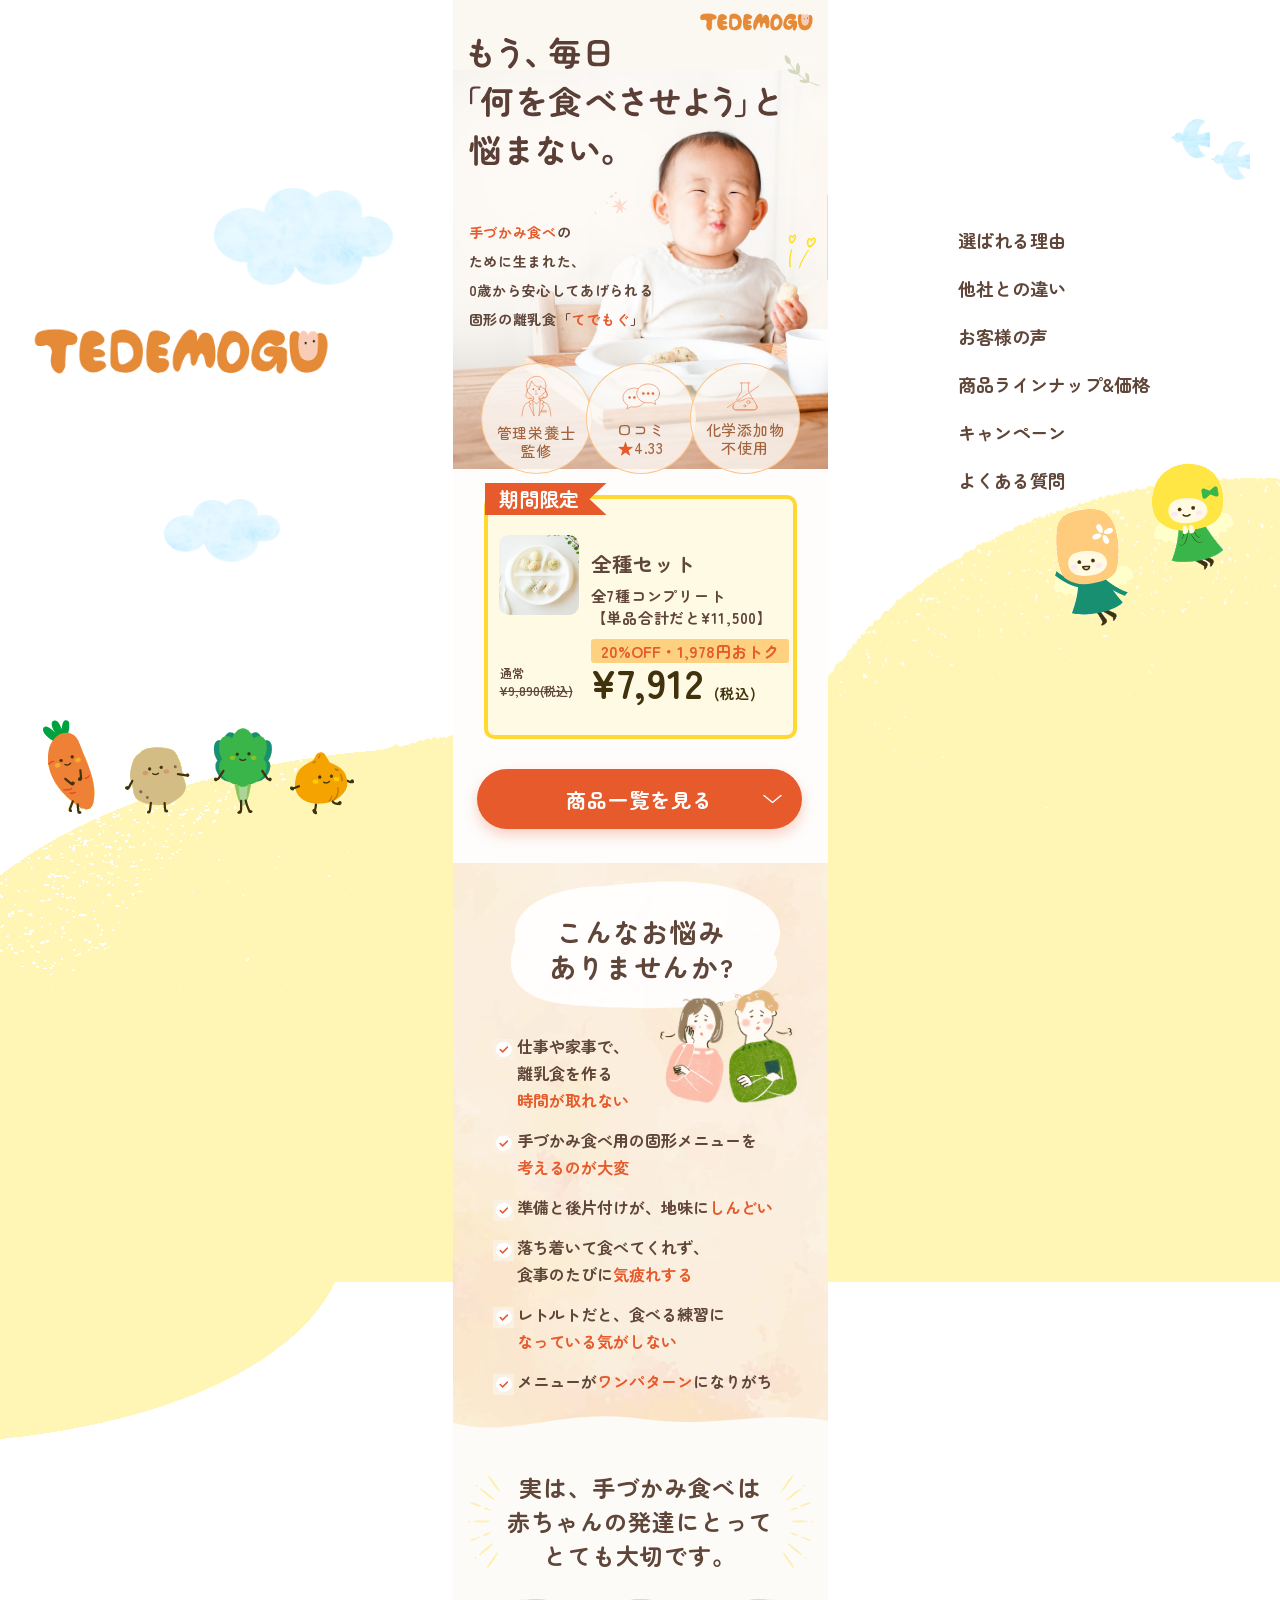
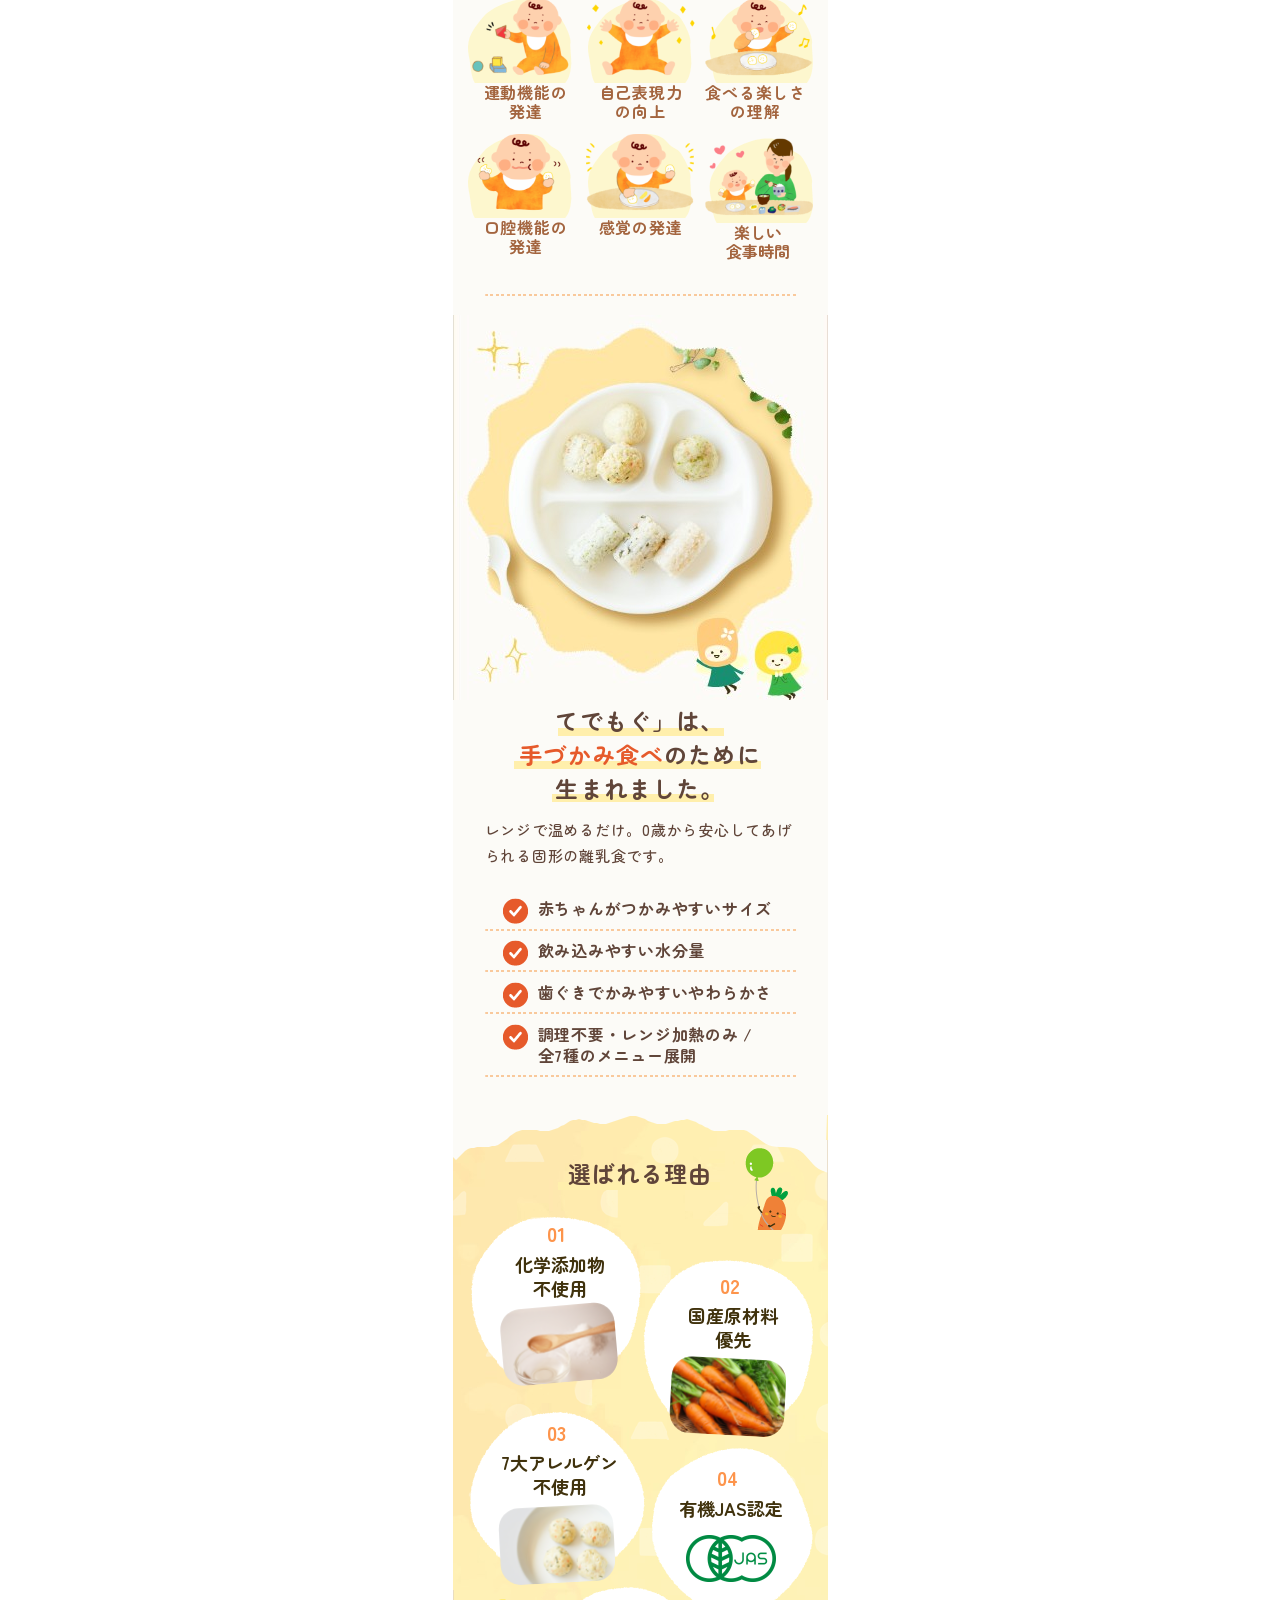
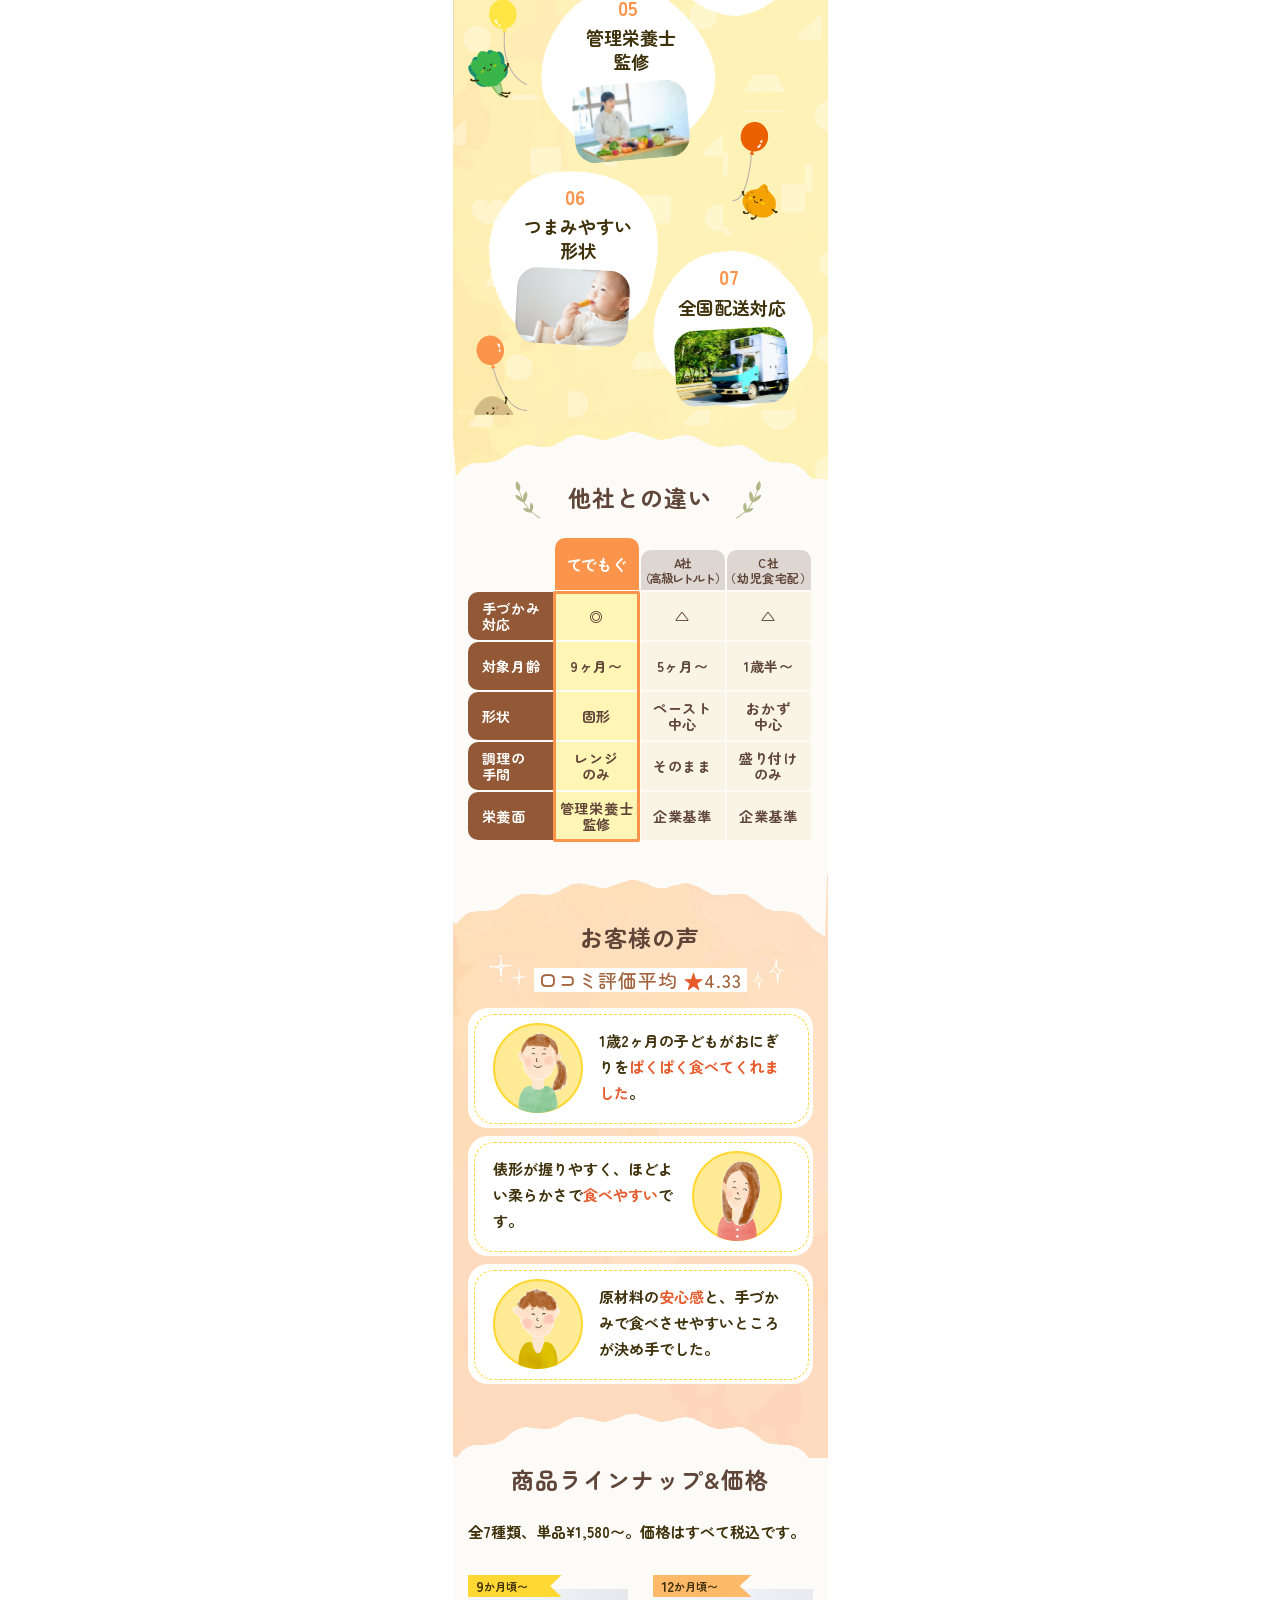
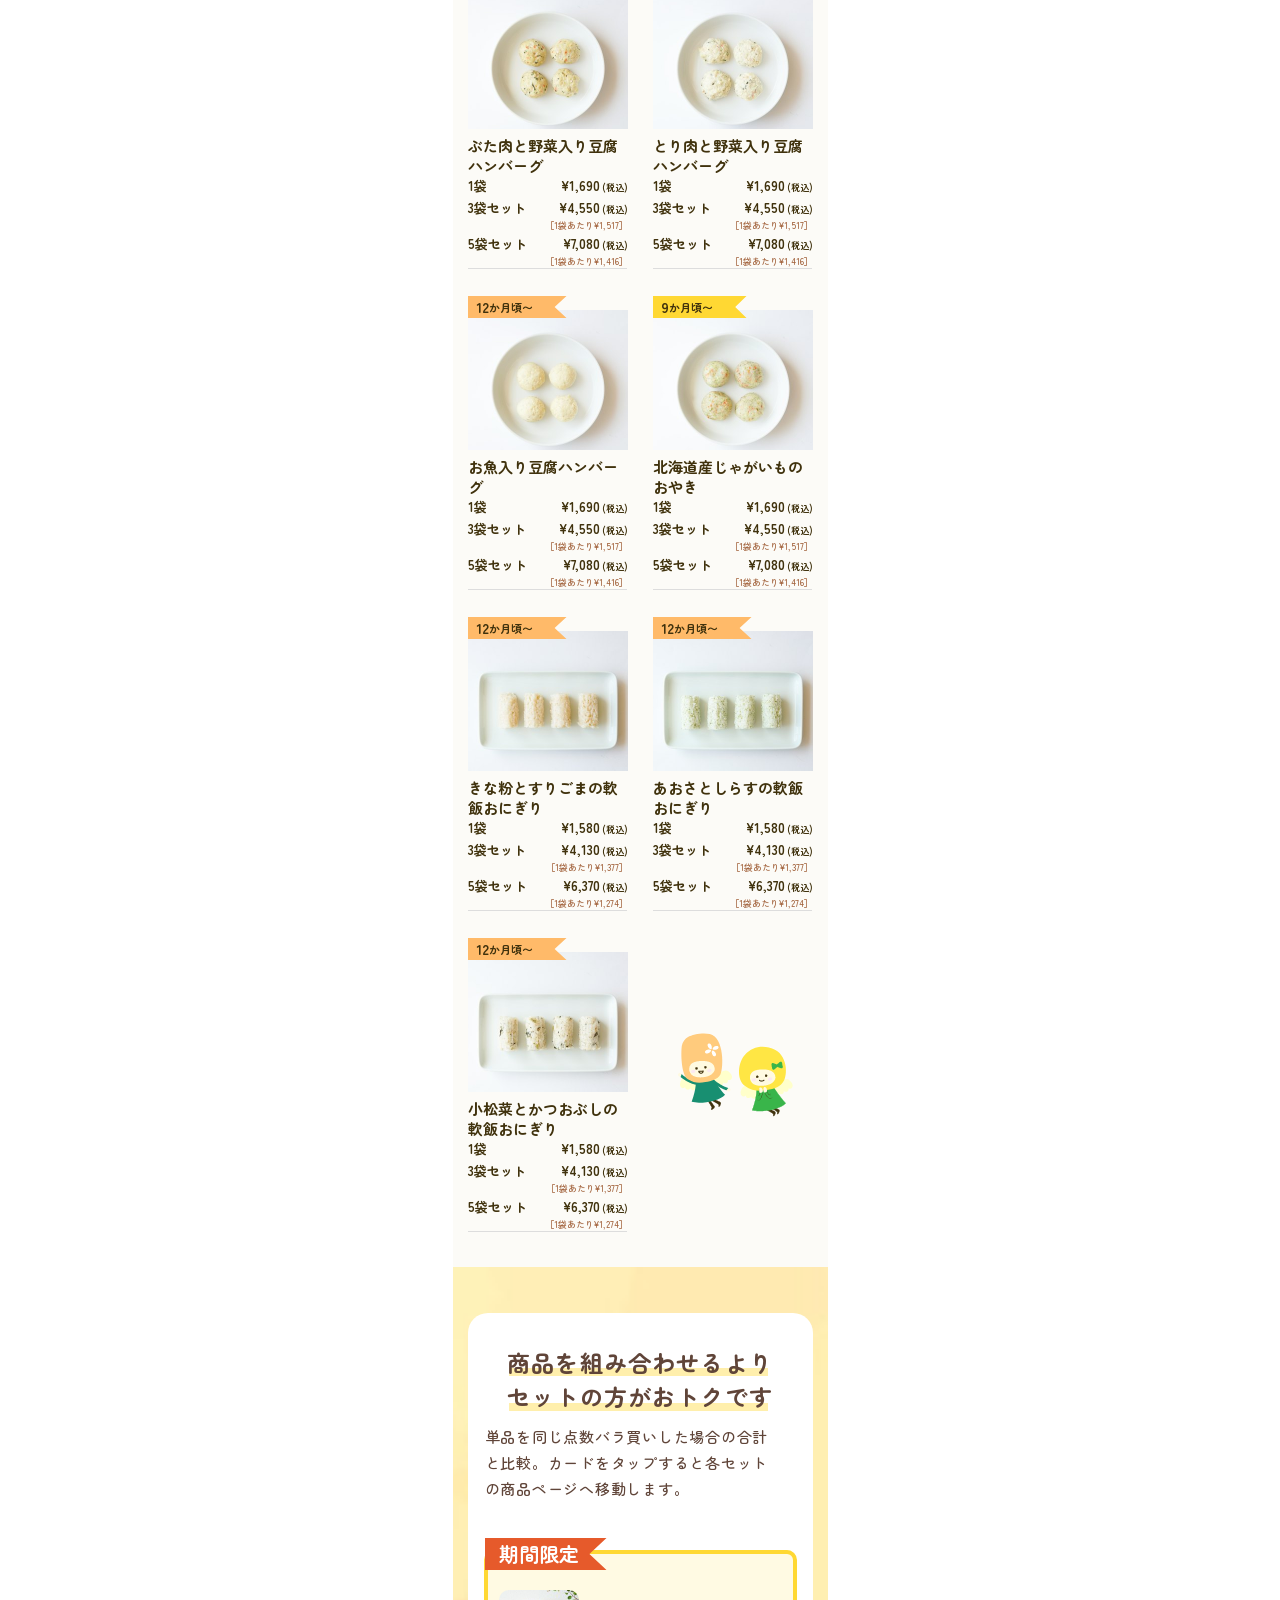
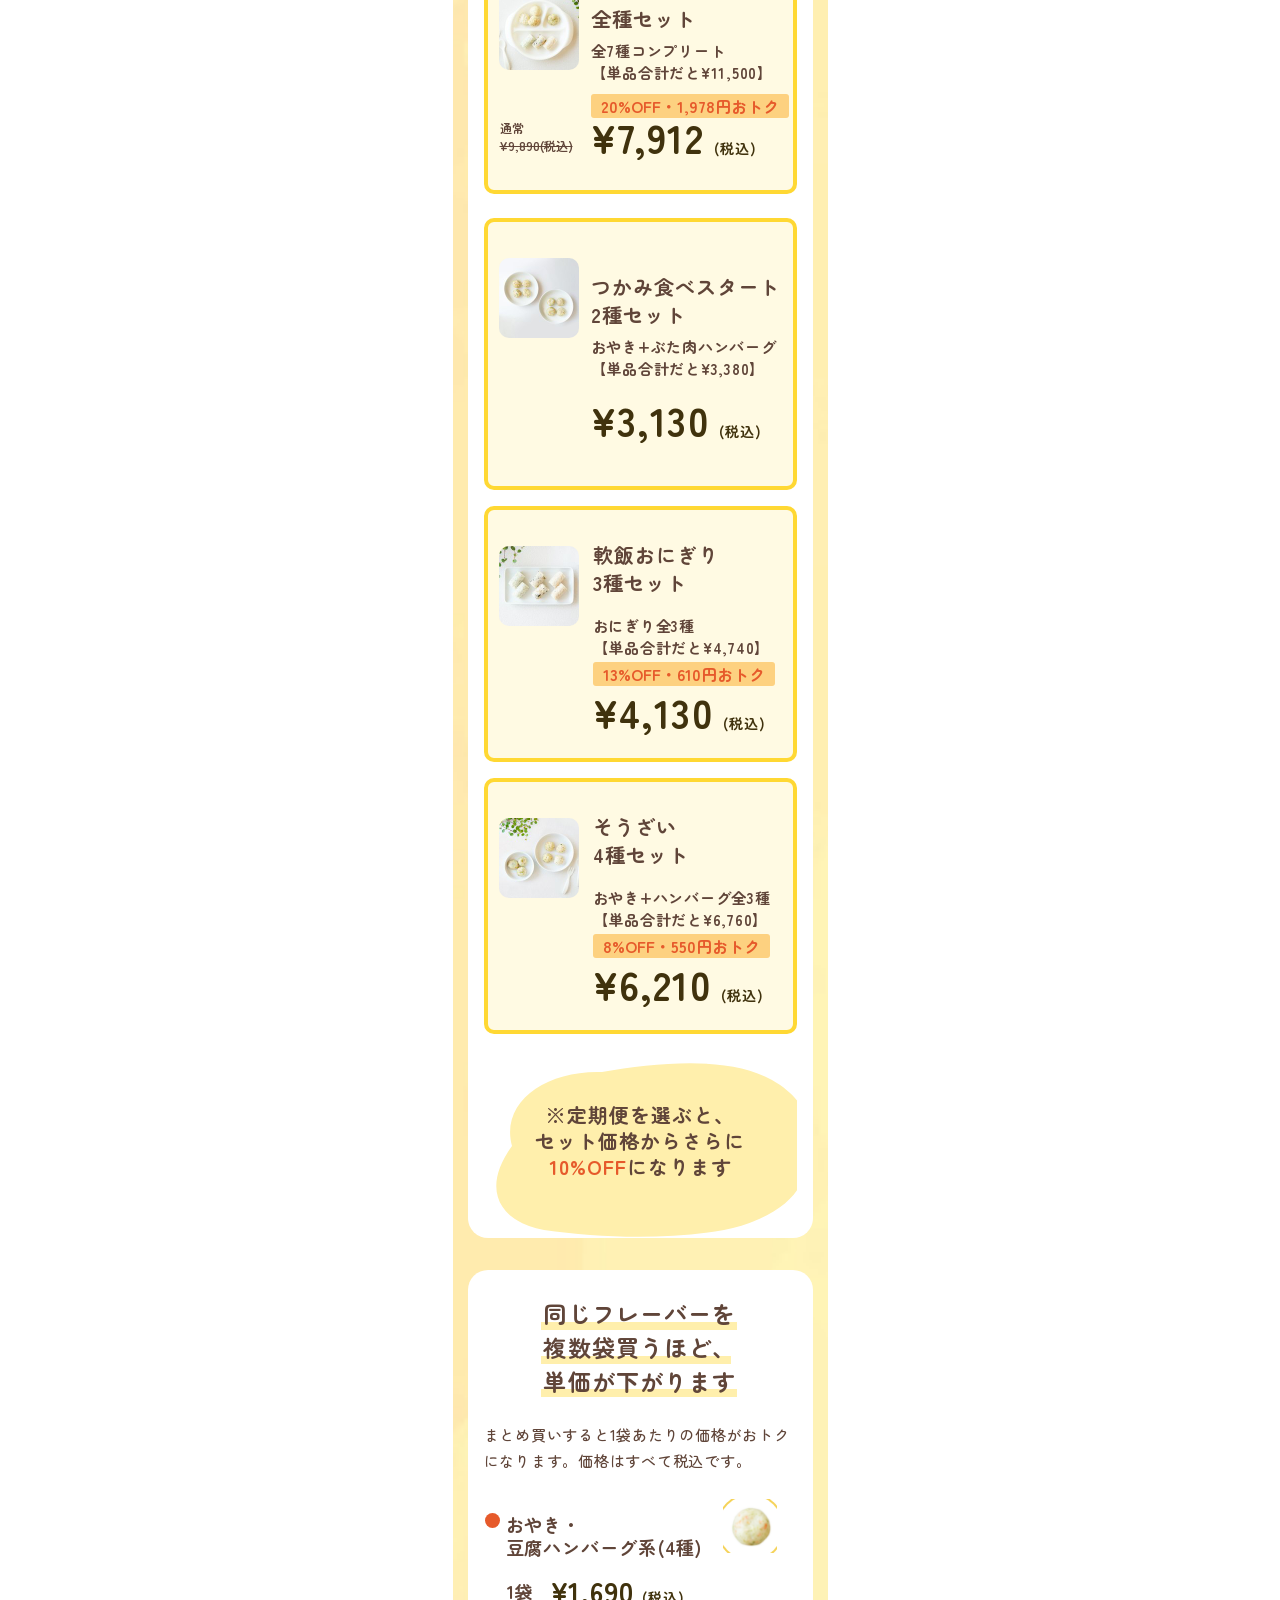
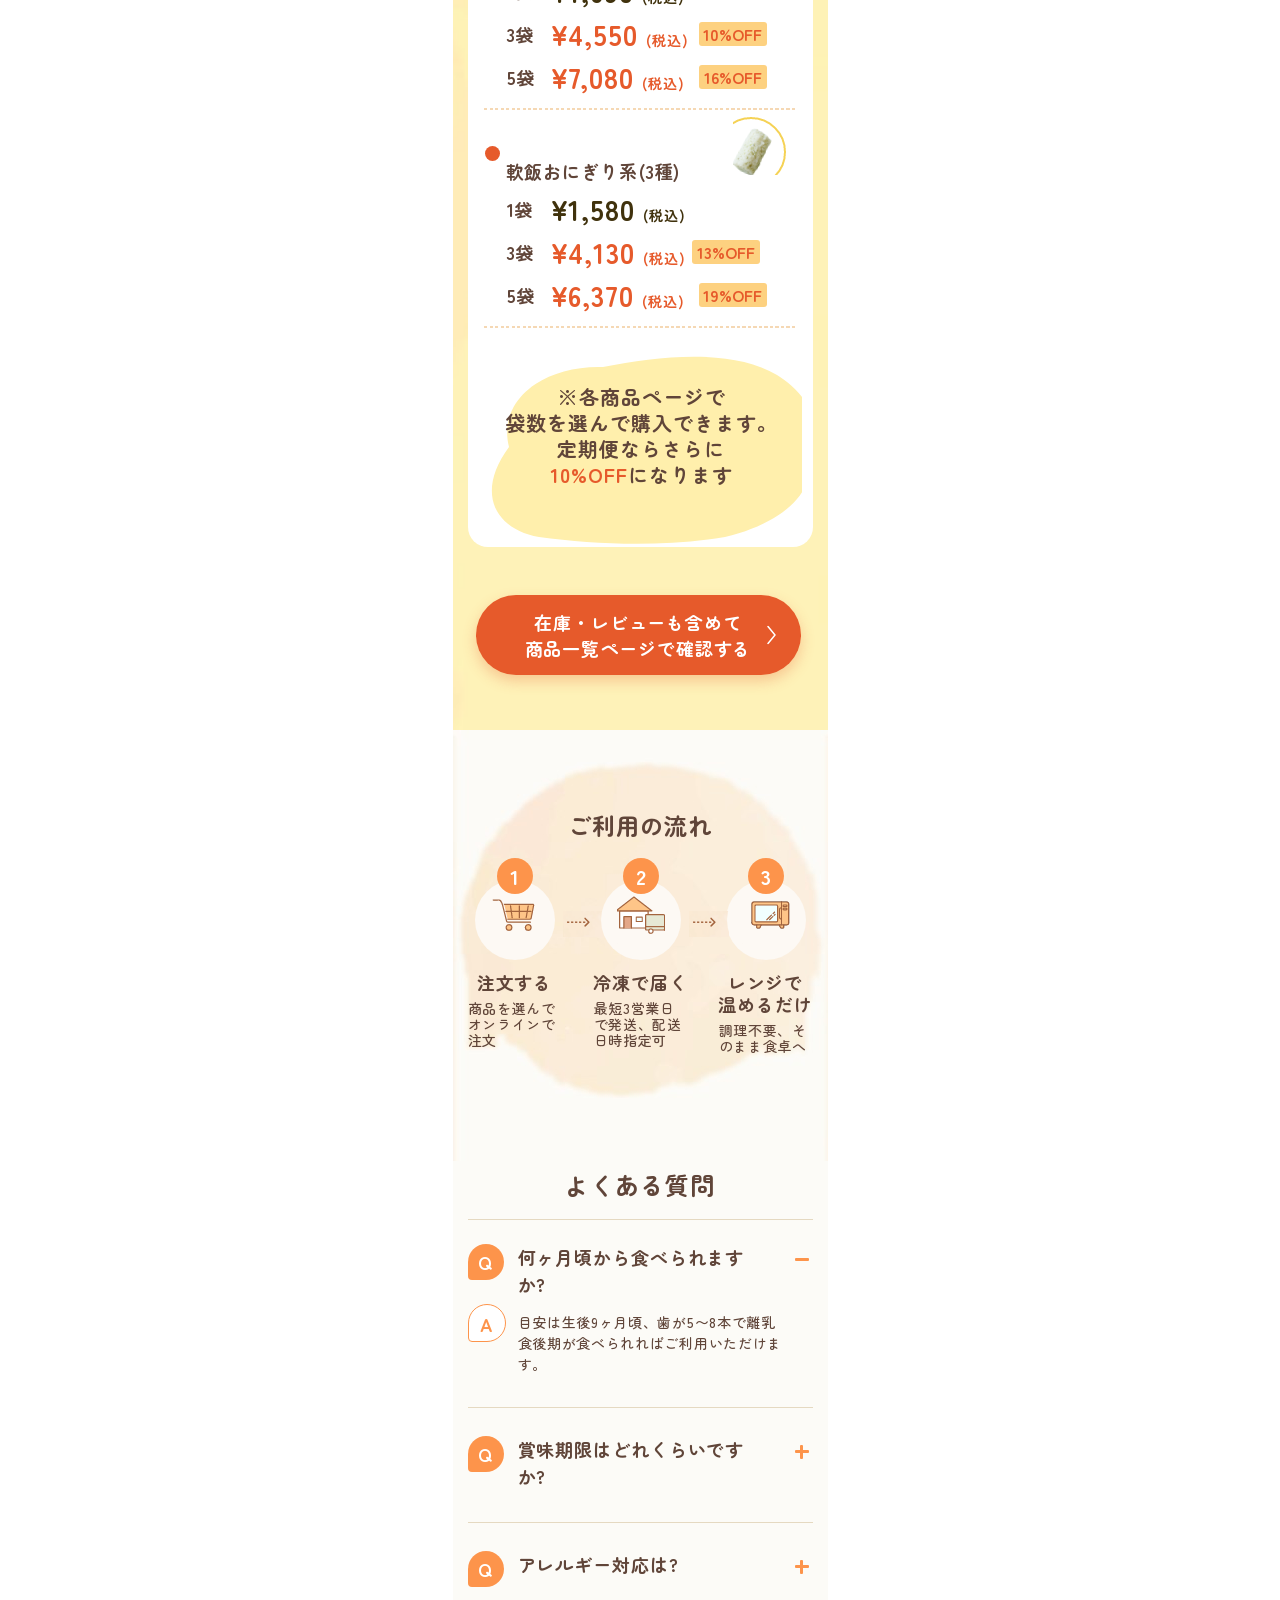
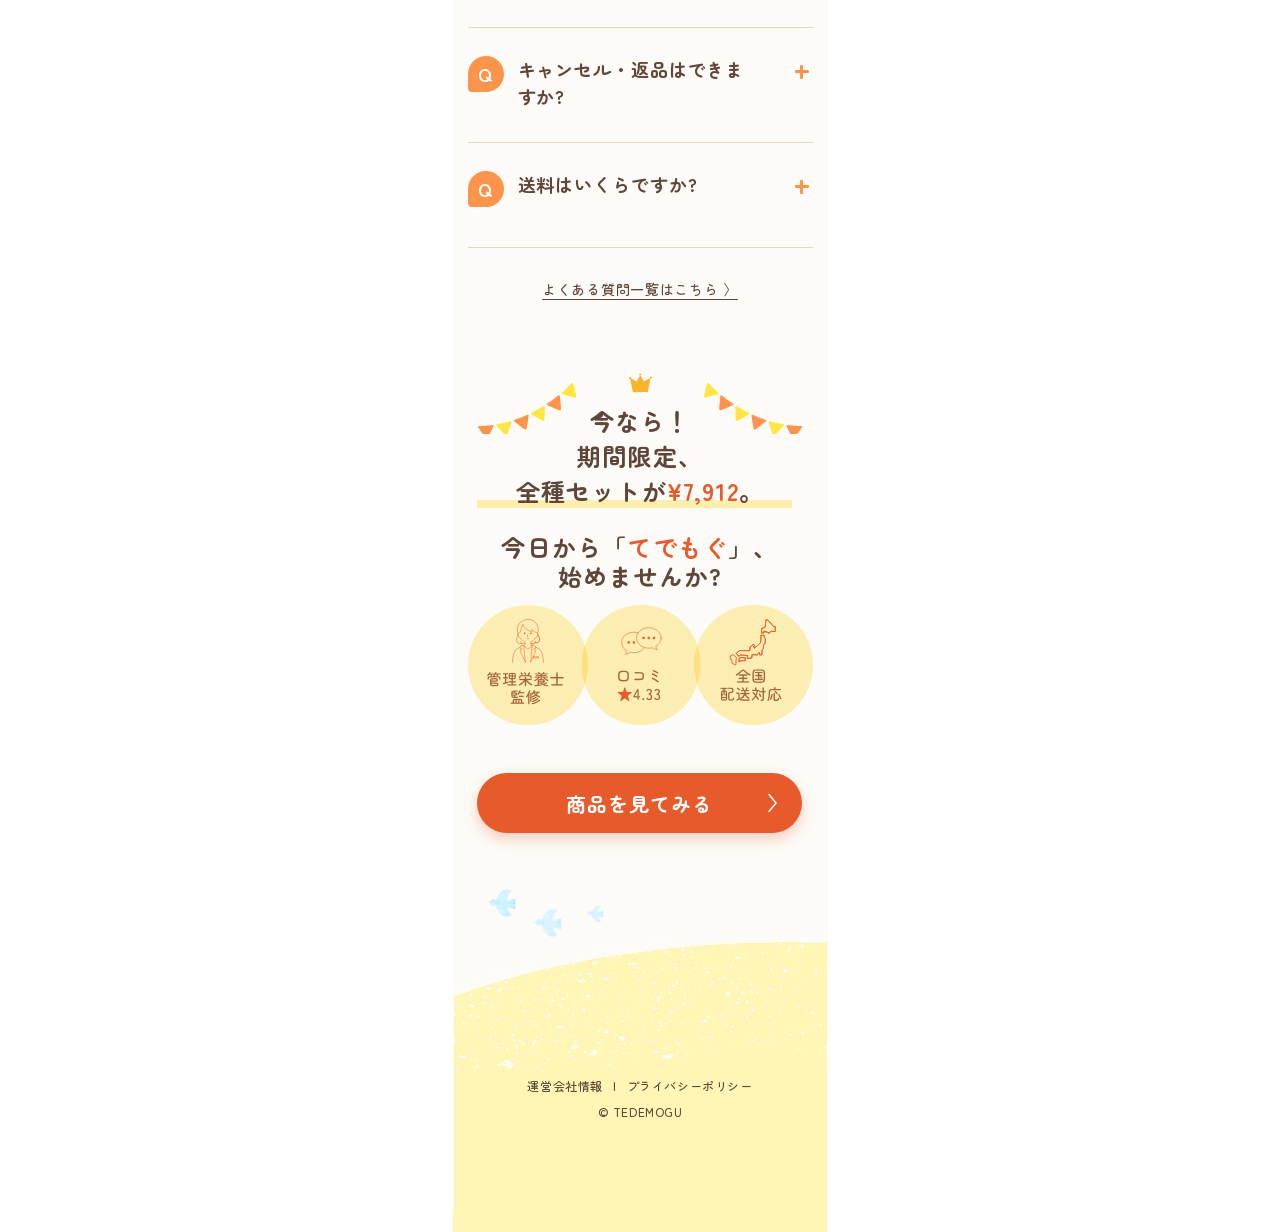
==== local/index.html @ 9dee55d2 "Add files via upload" ====
<!doctype html>
<html lang="ja">
<head>
<meta charset="utf-8">
<meta name="viewport" content="width=device-width, initial-scale=1">
<title>てでもぐ | 0歳からの手づかみ食べ離乳食</title>
<link rel="preconnect" href="https://fonts.googleapis.com">
<link rel="preconnect" href="https://fonts.gstatic.com" crossorigin>
<link rel="stylesheet" href="css/base.css?v=20260828a">
<link rel="stylesheet" href="css/desktop-deco.css?v=20260828a">
<link rel="stylesheet" href="css/mv.css?v=20260828a">
<link rel="stylesheet" href="css/worries.css?v=20260828a">
<link rel="stylesheet" href="css/importance.css?v=20260828a">
<link rel="stylesheet" href="css/about.css?v=20260828a">
<link rel="stylesheet" href="css/reasons.css?v=20260828a">
<link rel="stylesheet" href="css/compare.css?v=20260828a">
<link rel="stylesheet" href="css/voice.css?v=20260828a">
<link rel="stylesheet" href="css/lineup.css?v=20260828a">
<link rel="stylesheet" href="css/sets.css?v=20260828a">
<link rel="stylesheet" href="css/flow.css?v=20260828a">
<link rel="stylesheet" href="css/faq.css?v=20260828a">
<link rel="stylesheet" href="css/final.css?v=20260828a">
</head>
<body>
<div class="page">

  <div class="desktop-deco" aria-hidden="true">
    <img class="deco-item deco-hills-yellow" src="assets/mv/bg-hills-yellow.png" alt="">
    <img class="deco-item deco-hills-mask" src="assets/mv/bg-hills-mask.png" alt="">
    <img class="deco-item deco-veggies" src="assets/mv/veggies-row.png" alt="">
    <img class="deco-item deco-fairies" src="assets/mv/fairies-pair.png" alt="">
    <img class="deco-item deco-cloud-1" src="assets/mv/cloud-large.png" alt="">
    <img class="deco-item deco-cloud-2" src="assets/mv/cloud-large.png" alt="">
    <img class="deco-item deco-cloud-3" src="assets/mv/cloud-large.png" alt="">
    <img class="deco-item deco-cloud-4" src="assets/mv/cloud-small-b.png" alt="">
    <img class="deco-item deco-cloud-5" src="assets/mv/cloud-small-a.png" alt="">
    <img class="deco-item deco-cloud-6" src="assets/mv/cloud-small-b.png" alt="">
    <img class="deco-item deco-bird-1" src="assets/mv/bird-01.png" alt="">
    <img class="deco-item deco-bird-2" src="assets/mv/bird-02.png" alt="">
    <img class="deco-item deco-logo" src="assets/mv/logo-tedemogu.png" alt="TEDEMOGU">
    <nav class="deco-item desktop-nav">
      <a href="#chosen">選ばれる理由</a>
      <a href="#compare">他社との違い</a>
      <a href="#voice">お客様の声</a>
      <a href="#lineup">商品ラインナップ&amp;価格</a>
      <a href="#campaign">キャンペーン</a>
      <a href="#faq">よくある質問</a>
    </nav>
  </div>

  <div class="lp">

    <section class="mv" id="mv">
      <img class="mv-logo" src="assets/mv/logo-tedemogu.png" alt="TEDEMOGU">

      <h1 class="mv-headline">もう、毎日<br>「何を食べさせよう」と<br>悩まない。</h1>
      <img class="mv-headline-art" src="assets/mv/headline.svg" alt="" aria-hidden="true">
      <img class="mv-sparkle" src="assets/mv/deco-sparkle-headline.png" alt="">

      <p class="mv-subhead"><span class="hl">手づかみ食べ</span>の<br>ために生まれた、<br>0歳から安心してあげられる<br>固形の離乳食「<span class="brand">てでもぐ</span>」</p>
      <img class="mv-flower" src="assets/mv/deco-flower-left.png" alt="">

      <div class="mv-photo">
        <img src="assets/mv/hero-baby.jpg" alt="てでもぐを手づかみで食べる赤ちゃん">
      </div>
      <img class="mv-leaf-tr" src="assets/mv/deco-leaf-topright.png" alt="">
      <img class="mv-hearts" src="assets/mv/deco-hearts-right.png" alt="">

      <div class="mv-badges">
        <div class="mv-badge mv-badge-1">
          <img src="assets/mv/badge-icon-1.svg" alt="">
          <p>管理栄養士<br>監修</p>
        </div>
        <div class="mv-badge mv-badge-2">
          <img src="assets/mv/badge-icon-2.svg" alt="">
          <p>口コミ<br><span class="star">★</span>4.33</p>
        </div>
        <div class="mv-badge mv-badge-3">
          <img src="assets/mv/badge-icon-3.svg" alt="">
          <p>化学添加物<br>不使用</p>
        </div>
      </div>

      <a class="mv-set-card" href="https://shop.eatbyhand.co.jp/discount/allset7912?redirect=%2Fproducts%2Fassortment" data-handle="assortment">
        <span class="set-ribbon is-limited">期間限定</span>
        <img class="thumb" src="assets/sets/set-all.jpg" alt="全種セット">
        <p class="name">全種セット</p>
        <p class="desc">全7種コンプリート<br>【単品合計だと¥11,500】</p>
        <span class="off">20%OFF・1,978円おトク</span>
        <p class="was">通常<br><s>¥9,890(税込)</s></p>
        <p class="now">¥7,912<span class="tax">(税込)</span></p>
      </a>

      <a class="mv-cta" href="#lineup">
        商品一覧を見る
        <svg viewBox="0 0 19 9" fill="none" xmlns="http://www.w3.org/2000/svg"><path d="M1 1l8.5 7L18 1" stroke="#fff" stroke-width="1.5" stroke-linecap="round" stroke-linejoin="round"/></svg>
      </a>
    </section>

    <section class="worries" id="worries">
      <img class="worries-bg" src="assets/worries/bg-texture.jpg" alt="">
      <svg class="worries-bubble" viewBox="0 0 300 150" preserveAspectRatio="none" xmlns="http://www.w3.org/2000/svg" aria-hidden="true">
        <path d="M18 68 C12 32 55 10 108 9 C158 3 222 -2 262 18 C299 34 300 62 288 82 C302 98 278 128 228 136 C178 143 118 141 68 136 C26 131 3 108 18 68 Z"/>
      </svg>
      <h2 class="worries-heading">こんなお悩み<br>ありませんか?</h2>
      <img class="worries-parents" src="assets/worries/parents.png" alt="悩む夫婦のイラスト">

      <ul class="worries-list">
        <li><img src="assets/worries/checkmark.png" alt=""><p>仕事や家事で、<br>離乳食を作る<br><span class="accent">時間が取れない</span></p></li>
        <li><img src="assets/worries/checkmark.png" alt=""><p>手づかみ食べ用の固形メニューを<br><span class="accent">考えるのが大変</span></p></li>
        <li><img src="assets/worries/checkmark.png" alt=""><p>準備と後片付けが、地味に<span class="accent">しんどい</span></p></li>
        <li><img src="assets/worries/checkmark.png" alt=""><p>落ち着いて食べてくれず、<br>食事のたびに<span class="accent">気疲れする</span></p></li>
        <li><img src="assets/worries/checkmark.png" alt=""><p>レトルトだと、食べる練習に<br><span class="accent">なっている気がしない</span></p></li>
        <li><img src="assets/worries/checkmark.png" alt=""><p>メニューが<span class="accent">ワンパターン</span>になりがち</p></li>
      </ul>

      <svg class="worries-wave" viewBox="0 0 375 32" preserveAspectRatio="none" xmlns="http://www.w3.org/2000/svg" aria-hidden="true">
        <path d="M0 16 C 60 32, 110 0, 190 12 C 260 22, 320 2, 375 14 L375 32 L0 32 Z" fill="#FCFBF7"/>
      </svg>
    </section>

    <section class="importance" id="importance">
      <h2 class="importance-heading">実は、手づかみ食べは<br>赤ちゃんの発達にとって<br>とても大切です。</h2>
      <img class="importance-spark-l" src="assets/importance/spark-left.png" alt="">
      <img class="importance-spark-r" src="assets/importance/spark-right.png" alt="">

      <ul class="importance-cards">
        <li class="imp-card-1"><img src="assets/importance/card-1.png" alt=""><p>運動機能の<br>発達</p></li>
        <li class="imp-card-2"><img src="assets/importance/card-2.png" alt=""><p>自己表現力<br>の向上</p></li>
        <li class="imp-card-3"><img src="assets/importance/card-3.png" alt=""><p>食べる楽しさ<br>の理解</p></li>
        <li class="imp-card-4"><img src="assets/importance/card-4.png" alt=""><p>口腔機能の<br>発達</p></li>
        <li class="imp-card-5"><img src="assets/importance/card-5.png" alt=""><p>感覚の発達</p></li>
        <li class="imp-card-6"><img src="assets/importance/card-6.png" alt=""><p>楽しい<br>食事時間</p></li>
      </ul>
    </section>

    <!-- 栄養士コメント section (canvas 1699..2039) is hidden for now by request -->

    <section class="about" id="about">
      <img class="about-hero" src="assets/about/hero-blob.jpg" alt="お皿に盛り付けたてでもぐの離乳食">
      <div class="about-bars" aria-hidden="true"><i></i><i></i><i></i></div>
      <h2 class="about-heading">てでもぐ」は、<br><span class="accent">手づかみ食べ</span>のために<br>生まれました。</h2>
      <p class="about-body">レンジで温めるだけ。0歳から安心してあげられる固形の離乳食です。</p>

      <div class="about-sep" aria-hidden="true"></div>
      <div class="about-sep" aria-hidden="true"></div>
      <div class="about-sep" aria-hidden="true"></div>
      <div class="about-sep" aria-hidden="true"></div>
      <div class="about-sep" aria-hidden="true"></div>

      <ul class="about-list">
        <li><img src="assets/about/check-circle.png" alt=""><p>赤ちゃんがつかみやすいサイズ</p></li>
        <li><img src="assets/about/check-circle.png" alt=""><p>飲み込みやすい水分量</p></li>
        <li><img src="assets/about/check-circle.png" alt=""><p>歯ぐきでかみやすいやわらかさ</p></li>
        <li><img src="assets/about/check-circle.png" alt=""><p>調理不要・レンジ加熱のみ /<br>全7種のメニュー展開</p></li>
      </ul>
    </section>

    <section class="reasons" id="chosen">
      <div class="reasons-bg" aria-hidden="true">
        <img class="reasons-bg-base" src="assets/reasons/bg-base.jpg" alt="">
        <div class="reasons-bg-pattern"></div>
        <svg class="reasons-wave" viewBox="0 0 375 965" preserveAspectRatio="none" xmlns="http://www.w3.org/2000/svg">
          <path d="M0 0 L0 42 L3 45 L6 42 L9 39 L12 36 L15 34 L18 33 L21 33 L24 32 L27 32 L30 32 L33 32 L36 32 L39 31 L42 31 L45 30 L48 28 L51 26 L54 24 L57 21 L60 19 L63 17 L66 16 L69 15 L72 15 L75 15 L78 15 L81 15 L84 15 L87 16 L90 16 L93 16 L96 16 L99 15 L102 14 L105 13 L108 11 L111 10 L114 8 L117 6 L120 5 L123 5 L126 4 L129 5 L132 5 L135 6 L138 7 L141 8 L144 8 L147 9 L150 9 L153 9 L156 8 L159 7 L162 6 L165 5 L168 4 L171 3 L174 2 L177 1 L180 1 L183 1 L186 2 L189 3 L192 4 L195 6 L198 7 L201 8 L204 9 L207 9 L210 9 L213 9 L216 8 L219 7 L222 6 L225 6 L228 5 L231 5 L234 4 L237 5 L240 6 L243 7 L246 9 L249 10 L252 12 L255 13 L258 15 L261 16 L264 16 L267 16 L270 16 L273 16 L276 15 L279 15 L282 15 L285 15 L288 15 L291 15 L294 16 L297 18 L300 20 L303 22 L306 24 L309 27 L312 29 L315 31 L318 31 L321 32 L324 32 L327 32 L330 32 L333 32 L336 33 L339 33 L342 34 L345 35 L348 37 L351 40 L354 43 L357 46 L360 50 L363 52 L366 54 L369 56 L372 57 L374 0 Z" fill="#FCFBF7"/>
          <path d="M0 965 L0 920 L3 961 L6 958 L9 954 L12 952 L15 950 L18 949 L21 948 L24 948 L27 948 L30 948 L33 948 L36 947 L39 947 L42 946 L45 945 L48 944 L51 942 L54 940 L57 937 L60 935 L63 933 L66 932 L69 931 L72 930 L75 930 L78 930 L81 931 L84 931 L87 932 L90 932 L93 932 L96 932 L99 931 L102 930 L105 928 L108 927 L111 925 L114 923 L117 922 L120 921 L123 920 L126 920 L129 920 L132 921 L135 922 L138 922 L141 923 L144 924 L147 924 L150 925 L153 925 L156 924 L159 923 L162 922 L165 921 L168 920 L171 919 L174 918 L177 917 L180 917 L183 917 L186 918 L189 919 L192 920 L195 921 L198 922 L201 923 L204 924 L207 925 L210 925 L213 924 L216 924 L219 923 L222 922 L225 921 L228 921 L231 920 L234 920 L237 921 L240 921 L243 923 L246 924 L249 926 L252 927 L255 929 L258 930 L261 931 L264 932 L267 932 L270 932 L273 931 L276 931 L279 931 L282 930 L285 930 L288 930 L291 931 L294 932 L297 934 L300 936 L303 938 L306 940 L309 943 L312 944 L315 946 L318 947 L321 947 L324 947 L327 948 L330 948 L333 948 L336 948 L339 949 L342 949 L345 951 L348 953 L351 955 L354 959 L357 962 L360 964 L363 964 L366 964 L369 964 L372 964 L374 965 Z" fill="#FCFBF7"/>
        </svg>
      </div>
      <img class="reasons-blobs" src="assets/reasons/blobs.svg" alt="">
      <div class="reasons-heading-bar" aria-hidden="true"></div>
      <h2 class="reasons-heading">選ばれる理由</h2>

      <img class="reasons-deco deco-r-carrot" src="assets/reasons/deco-carrot.png" alt="">
      <img class="reasons-deco deco-r-broccoli" src="assets/reasons/deco-broccoli.png" alt="">
      <img class="reasons-deco deco-r-onion" src="assets/reasons/deco-onion.png" alt="">
      <img class="reasons-deco deco-r-potato" src="assets/reasons/deco-potato.png" alt="">

      <ul class="reasons-cards">
        <li class="r-card-1"><span class="num">01</span><p class="ttl">化学添加物<br>不使用</p><img class="ph" src="assets/reasons/photo-c1.png" alt="化学添加物不使用"></li>
        <li class="r-card-2"><span class="num">02</span><p class="ttl">国産原材料<br>優先</p><img class="ph" src="assets/reasons/photo-c2.png" alt="国産原材料優先"></li>
        <li class="r-card-3"><span class="num">03</span><p class="ttl">7大アレルゲン<br>不使用</p><img class="ph" src="assets/reasons/photo-c3.png" alt="7大アレルゲン不使用"></li>
        <li class="r-card-4"><span class="num">04</span><p class="ttl">有機JAS認定</p><img class="ph" src="assets/reasons/jas-logo.png" alt="有機JAS認定ロゴ"></li>
        <li class="r-card-5"><span class="num">05</span><p class="ttl">管理栄養士<br>監修</p><img class="ph" src="assets/reasons/photo-c5.png" alt="管理栄養士監修"></li>
        <li class="r-card-6"><span class="num">06</span><p class="ttl">つまみやすい<br>形状</p><img class="ph" src="assets/reasons/photo-c6.png" alt="つまみやすい形状"></li>
        <li class="r-card-7"><span class="num">07</span><p class="ttl">全国配送対応</p><img class="ph" src="assets/reasons/photo-c7.png" alt="全国配送対応"></li>
      </ul>
    </section>

    <section class="compare" id="compare">
      <h2 class="compare-heading">他社との違い</h2>
      <img class="compare-leaf-l" src="assets/compare/leaf-left.png" alt="">
      <img class="compare-leaf-r" src="assets/compare/leaf-right.png" alt="">

      <div class="compare-table" role="table" aria-label="他社との比較表">
        <div class="cell h-tedemogu">てでもぐ</div>
        <div class="cell h-a">A社<br>（高級レトルト）</div>
        <div class="cell h-c">C社<br>（幼児食宅配）</div>

        <div class="cell lbl r1">手づかみ<br>対応</div>
        <div class="cell c-t r1">◎</div>
        <div class="cell c-a r1">△</div>
        <div class="cell c-c r1">△</div>

        <div class="cell lbl r2">対象月齢</div>
        <div class="cell c-t r2">9ヶ月〜</div>
        <div class="cell c-a r2">5ヶ月〜</div>
        <div class="cell c-c r2">1歳半〜</div>

        <div class="cell lbl r3">形状</div>
        <div class="cell c-t r3">固形</div>
        <div class="cell c-a r3">ペースト<br>中心</div>
        <div class="cell c-c r3">おかず<br>中心</div>

        <div class="cell lbl r4">調理の<br>手間</div>
        <div class="cell c-t r4">レンジ<br>のみ</div>
        <div class="cell c-a r4">そのまま</div>
        <div class="cell c-c r4">盛り付け<br>のみ</div>

        <div class="cell lbl r5">栄養面</div>
        <div class="cell c-t r5">管理栄養士<br>監修</div>
        <div class="cell c-a r5">企業基準</div>
        <div class="cell c-c r5">企業基準</div>

        <div class="compare-outline" aria-hidden="true"></div>
      </div>
    </section>

    <section class="voice" id="voice">
      <div class="voice-bg" aria-hidden="true">
        <img src="assets/voice/bg-texture.jpg" alt="">
        <svg class="voice-wave" viewBox="0 0 375 620" preserveAspectRatio="none" xmlns="http://www.w3.org/2000/svg">
          <path d="M0 0 L0 47 L3 49 L6 46 L9 43 L12 40 L15 38 L18 37 L21 37 L24 36 L27 36 L30 36 L33 36 L36 36 L39 35 L42 35 L45 34 L48 32 L51 30 L54 28 L57 25 L60 23 L63 21 L66 20 L69 19 L72 19 L75 19 L78 19 L81 19 L84 19 L87 20 L90 20 L93 20 L96 20 L99 19 L102 18 L105 17 L108 15 L111 13 L114 12 L117 10 L120 9 L123 9 L126 8 L129 9 L132 9 L135 10 L138 11 L141 11 L144 12 L147 13 L150 13 L153 13 L156 12 L159 11 L162 10 L165 9 L168 8 L171 7 L174 6 L177 5 L180 5 L183 5 L186 6 L189 7 L192 8 L195 9 L198 11 L201 12 L204 13 L207 13 L210 13 L213 13 L216 12 L219 11 L222 10 L225 10 L228 9 L231 8 L234 8 L237 9 L240 10 L243 11 L246 12 L249 14 L252 16 L255 17 L258 19 L261 20 L264 20 L267 20 L270 20 L273 20 L276 19 L279 19 L282 19 L285 19 L288 19 L291 19 L294 20 L297 22 L300 24 L303 26 L306 28 L309 31 L312 33 L315 34 L318 35 L321 36 L324 36 L327 36 L330 36 L333 36 L336 37 L339 37 L342 38 L345 39 L348 41 L351 44 L354 47 L357 50 L360 54 L363 56 L366 58 L369 60 L372 61 L374 0 Z" fill="#FCFBF7"/>
          <path d="M0 620 L0 580 L3 583 L6 580 L9 576 L12 574 L15 572 L18 571 L21 570 L24 570 L27 570 L30 570 L33 570 L36 569 L39 569 L42 568 L45 567 L48 566 L51 564 L54 562 L57 559 L60 557 L63 555 L66 554 L69 553 L72 552 L75 552 L78 553 L81 553 L84 553 L87 554 L90 554 L93 554 L96 554 L99 553 L102 552 L105 551 L108 549 L111 547 L114 545 L117 544 L120 543 L123 542 L126 542 L129 542 L132 543 L135 544 L138 544 L141 545 L144 546 L147 546 L150 547 L153 547 L156 546 L159 545 L162 544 L165 543 L168 542 L171 540 L174 540 L177 539 L180 539 L183 539 L186 540 L189 541 L192 542 L195 543 L198 544 L201 545 L204 546 L207 547 L210 547 L213 546 L216 546 L219 545 L222 544 L225 543 L228 543 L231 542 L234 542 L237 543 L240 543 L243 545 L246 546 L249 548 L252 549 L255 551 L258 552 L261 553 L264 554 L267 554 L270 554 L273 553 L276 553 L279 553 L282 552 L285 552 L288 552 L291 553 L294 554 L297 556 L300 558 L303 560 L306 562 L309 565 L312 567 L315 568 L318 569 L321 569 L324 569 L327 570 L330 570 L333 570 L336 570 L339 571 L342 572 L345 573 L348 575 L351 577 L354 581 L357 584 L360 586 L363 586 L366 586 L369 586 L372 586 L374 620 Z" fill="#FCFBF7"/>
        </svg>
      </div>

      <h2 class="voice-heading">お客様の声</h2>
      <div class="voice-rating" aria-hidden="true"></div>
      <p class="voice-rating-text">口コミ評価平均 <span class="star">★</span>4.33</p>
      <img class="voice-spark-l" src="assets/voice/spark-left.png" alt="">
      <img class="voice-spark-r" src="assets/voice/spark-right.png" alt="">

      <ul class="voice-list">
        <li>
          <img src="assets/voice/avatar-1.png" alt="">
          <p>1歳2ヶ月の子どもがおにぎりを<span class="accent">ぱくぱく食べてくれました</span>。</p>
        </li>
        <li>
          <img src="assets/voice/avatar-2.png" alt="">
          <p>俵形が握りやすく、ほどよい柔らかさで<span class="accent">食べやすい</span>です。</p>
        </li>
        <li>
          <img src="assets/voice/avatar-3.png" alt="">
          <p>原材料の<span class="accent">安心感</span>と、手づかみで食べさせやすいところが決め手でした。</p>
        </li>
      </ul>
    </section>

    <section class="lineup" id="lineup">
      <h2 class="lineup-heading">商品ラインナップ&amp;価格</h2>
      <p class="lineup-lead">全7種類、単品¥1,580〜。価格はすべて税込です。</p>

      <ul class="lineup-grid">
        <li class="product" data-handle="tofuhamburg">
          <span class="age is-9m"><span class="m">9</span>か月頃〜</span>
          <img class="thumb" src="assets/lineup/p1.jpg" alt="ぶた肉と野菜入り豆腐ハンバーグ">
          <p class="name">ぶた肉と野菜入り豆腐ハンバーグ</p>
          <ul class="tiers">
            <li class="tier"><div class="row"><span class="qty">1袋</span><span class="amt">¥1,690<span class="tax">(税込)</span></span></div></li>
            <li class="tier is-set"><div class="row"><span class="qty">3袋セット</span><span class="amt">¥4,550<span class="tax">(税込)</span></span></div><p class="unit">［1袋あたり¥1,517］</p></li>
            <li class="tier is-set"><div class="row"><span class="qty">5袋セット</span><span class="amt">¥7,080<span class="tax">(税込)</span></span></div><p class="unit">［1袋あたり¥1,416］</p></li>
          </ul>
        </li>
        <li class="product" data-handle="chickenhamburg">
          <span class="age"><span class="m">12</span>か月頃〜</span>
          <img class="thumb" src="assets/lineup/p2.jpg" alt="とり肉と野菜入り豆腐ハンバーグ">
          <p class="name">とり肉と野菜入り豆腐ハンバーグ</p>
          <ul class="tiers">
            <li class="tier"><div class="row"><span class="qty">1袋</span><span class="amt">¥1,690<span class="tax">(税込)</span></span></div></li>
            <li class="tier is-set"><div class="row"><span class="qty">3袋セット</span><span class="amt">¥4,550<span class="tax">(税込)</span></span></div><p class="unit">［1袋あたり¥1,517］</p></li>
            <li class="tier is-set"><div class="row"><span class="qty">5袋セット</span><span class="amt">¥7,080<span class="tax">(税込)</span></span></div><p class="unit">［1袋あたり¥1,416］</p></li>
          </ul>
        </li>
        <li class="product" data-handle="fish-hamburg">
          <span class="age"><span class="m">12</span>か月頃〜</span>
          <img class="thumb" src="assets/lineup/p3.jpg" alt="お魚入り豆腐ハンバーグ">
          <p class="name">お魚入り豆腐ハンバーグ</p>
          <ul class="tiers">
            <li class="tier"><div class="row"><span class="qty">1袋</span><span class="amt">¥1,690<span class="tax">(税込)</span></span></div></li>
            <li class="tier is-set"><div class="row"><span class="qty">3袋セット</span><span class="amt">¥4,550<span class="tax">(税込)</span></span></div><p class="unit">［1袋あたり¥1,517］</p></li>
            <li class="tier is-set"><div class="row"><span class="qty">5袋セット</span><span class="amt">¥7,080<span class="tax">(税込)</span></span></div><p class="unit">［1袋あたり¥1,416］</p></li>
          </ul>
        </li>
        <li class="product" data-handle="oyaki">
          <span class="age is-9m"><span class="m">9</span>か月頃〜</span>
          <img class="thumb" src="assets/lineup/p4.jpg" alt="北海道産じゃがいものおやき">
          <p class="name">北海道産じゃがいものおやき</p>
          <ul class="tiers">
            <li class="tier"><div class="row"><span class="qty">1袋</span><span class="amt">¥1,690<span class="tax">(税込)</span></span></div></li>
            <li class="tier is-set"><div class="row"><span class="qty">3袋セット</span><span class="amt">¥4,550<span class="tax">(税込)</span></span></div><p class="unit">［1袋あたり¥1,517］</p></li>
            <li class="tier is-set"><div class="row"><span class="qty">5袋セット</span><span class="amt">¥7,080<span class="tax">(税込)</span></span></div><p class="unit">［1袋あたり¥1,416］</p></li>
          </ul>
        </li>
        <li class="product" data-handle="riceball_sesame">
          <span class="age"><span class="m">12</span>か月頃〜</span>
          <img class="thumb" src="assets/lineup/p5.jpg" alt="きな粉とすりごまの軟飯おにぎり">
          <p class="name">きな粉とすりごまの軟飯おにぎり</p>
          <ul class="tiers">
            <li class="tier"><div class="row"><span class="qty">1袋</span><span class="amt">¥1,580<span class="tax">(税込)</span></span></div></li>
            <li class="tier is-set"><div class="row"><span class="qty">3袋セット</span><span class="amt">¥4,130<span class="tax">(税込)</span></span></div><p class="unit">［1袋あたり¥1,377］</p></li>
            <li class="tier is-set"><div class="row"><span class="qty">5袋セット</span><span class="amt">¥6,370<span class="tax">(税込)</span></span></div><p class="unit">［1袋あたり¥1,274］</p></li>
          </ul>
        </li>
        <li class="product" data-handle="riceball_aosa">
          <span class="age"><span class="m">12</span>か月頃〜</span>
          <img class="thumb" src="assets/lineup/p6.jpg" alt="あおさとしらすの軟飯おにぎり">
          <p class="name">あおさとしらすの軟飯おにぎり</p>
          <ul class="tiers">
            <li class="tier"><div class="row"><span class="qty">1袋</span><span class="amt">¥1,580<span class="tax">(税込)</span></span></div></li>
            <li class="tier is-set"><div class="row"><span class="qty">3袋セット</span><span class="amt">¥4,130<span class="tax">(税込)</span></span></div><p class="unit">［1袋あたり¥1,377］</p></li>
            <li class="tier is-set"><div class="row"><span class="qty">5袋セット</span><span class="amt">¥6,370<span class="tax">(税込)</span></span></div><p class="unit">［1袋あたり¥1,274］</p></li>
          </ul>
        </li>
        <li class="product" data-handle="riceball_driedbonito">
          <span class="age"><span class="m">12</span>か月頃〜</span>
          <img class="thumb" src="assets/lineup/p7.jpg" alt="小松菜とかつおぶしの軟飯おにぎり">
          <p class="name">小松菜とかつおぶしの軟飯おにぎり</p>
          <ul class="tiers">
            <li class="tier"><div class="row"><span class="qty">1袋</span><span class="amt">¥1,580<span class="tax">(税込)</span></span></div></li>
            <li class="tier is-set"><div class="row"><span class="qty">3袋セット</span><span class="amt">¥4,130<span class="tax">(税込)</span></span></div><p class="unit">［1袋あたり¥1,377］</p></li>
            <li class="tier is-set"><div class="row"><span class="qty">5袋セット</span><span class="amt">¥6,370<span class="tax">(税込)</span></span></div><p class="unit">［1袋あたり¥1,274］</p></li>
          </ul>
        </li>
      </ul>

      <img class="lineup-fairies" src="assets/lineup/fairies.png" alt="">
    </section>

    <section class="sets" id="campaign">
      <img class="sets-bg" src="assets/sets/bg-base.jpg" alt="" aria-hidden="true">

      <div class="sets-panel panel-sets" aria-hidden="true"></div>

      <i class="sets-title-bar" style="left:56px;top:101px;width:259px"></i>
      <i class="sets-title-bar" style="left:56px;top:136px;width:259px"></i>
      <h2 class="sets-title" style="top:78px">商品を組み合わせるより<br>セットの方がおトクです</h2>
      <p class="sets-lead" style="left:32px;top:157px;width:296px">単品を同じ点数バラ買いした場合の合計と比較。カードをタップすると各セットの商品ページへ移動します。</p>

      <a class="set-card" href="https://shop.eatbyhand.co.jp/discount/allset7912?redirect=%2Fproducts%2Fassortment" data-handle="assortment">
        <span class="set-ribbon is-limited">期間限定</span>
        <img class="thumb" src="assets/sets/set-all.jpg" alt="全種セット">
        <p class="name">全種セット</p>
        <p class="desc">全7種コンプリート<br>【単品合計だと¥11,500】</p>
        <span class="off">20%OFF・1,978円おトク</span>
        <p class="was">通常<br><s>¥9,890(税込)</s></p>
        <p class="now">¥7,912<span class="tax">(税込)</span></p>
      </a>

      <a class="set-card" href="https://shop.eatbyhand.co.jp/products/starterset" data-handle="starterset">
        <img class="thumb" src="assets/sets/set-starter.jpg" alt="つかみ食べスタート2種セット">
        <p class="name">つかみ食べスタート<br>2種セット</p>
        <p class="desc">おやき+ぶた肉ハンバーグ<br>【単品合計だと¥3,380】</p>
        <p class="now">¥3,130<span class="tax">(税込)</span></p>
      </a>

      <a class="set-card" href="https://shop.eatbyhand.co.jp/products/riceball_assort" data-handle="riceball_assort">
        <img class="thumb" src="assets/sets/set-riceball.jpg" alt="軟飯おにぎり3種セット">
        <p class="name">軟飯おにぎり<br>3種セット</p>
        <p class="desc">おにぎり全3種<br>【単品合計だと¥4,740】</p>
        <span class="off">13%OFF・610円おトク</span>
        <p class="now">¥4,130<span class="tax">(税込)</span></p>
      </a>

      <a class="set-card" href="https://shop.eatbyhand.co.jp/products/all_set" data-handle="all_set">
        <img class="thumb" src="assets/sets/set-souzai.jpg" alt="そうざい4種セット">
        <p class="name">そうざい<br>4種セット</p>
        <p class="desc">おやき+ハンバーグ全3種<br>【単品合計だと¥6,760】</p>
        <span class="off">8%OFF・550円おトク</span>
        <p class="now">¥6,210<span class="tax">(税込)</span></p>
      </a>

      <div class="sets-panel panel-bulk" aria-hidden="true"></div>

      <i class="sets-title-bar" style="left:88px;top:1655px;width:196px"></i>
      <i class="sets-title-bar" style="left:88px;top:1689px;width:190px"></i>
      <i class="sets-title-bar" style="left:88px;top:1722px;width:196px"></i>
      <h2 class="sets-title" style="top:1629px">同じフレーバーを<br>複数袋買うほど、<br>単価が下がります</h2>
      <p class="bulk-note">まとめ買いすると1袋あたりの価格がおトクになります。価格はすべて税込です。</p>

      <div class="bulk-group">
        <span class="bulk-dot" style="top:1846px"></span><p class="head" style="top:1846px">おやき・<br>豆腐ハンバーグ系(4種)</p>
        <img class="icon" src="assets/sets/bulk-souzai.png" alt="" style="left:270px;top:1832px">

        <div class="bulk-row" style="top:1907px">
          <span class="qty">1袋</span>
          <span class="amt">¥1,690<span class="tax">(税込)</span></span>
        </div>
        <div class="bulk-row is-off" style="top:1950px">
          <span class="qty">3袋</span>
          <span class="amt">¥4,550<span class="tax">(税込)</span></span>
          <span class="off" style="left:246px">10%OFF</span>
        </div>
        <div class="bulk-row is-off" style="top:1993px">
          <span class="qty">5袋</span>
          <span class="amt">¥7,080<span class="tax">(税込)</span></span>
          <span class="off" style="left:246px">16%OFF</span>
        </div>

        <span class="bulk-dot" style="top:2079px"></span><p class="head" style="top:2093px">軟飯おにぎり系(3種)</p>
        <i class="bulk-sep" style="top:2041px"></i>
        <i class="bulk-sep" style="top:2259px"></i>
        <img class="icon" src="assets/sets/bulk-riceball.png" alt="" style="left:280px;top:2050px">

        <div class="bulk-row" style="top:2125px">
          <span class="qty">1袋</span>
          <span class="amt">¥1,580<span class="tax">(税込)</span></span>
        </div>
        <div class="bulk-row is-off" style="top:2168px">
          <span class="qty">3袋</span>
          <span class="amt">¥4,130<span class="tax">(税込)</span></span>
          <span class="off" style="left:239px">13%OFF</span>
        </div>
        <div class="bulk-row is-off" style="top:2211px">
          <span class="qty">5袋</span>
          <span class="amt">¥6,370<span class="tax">(税込)</span></span>
          <span class="off" style="left:246px">19%OFF</span>
        </div>
      </div>

      <svg class="sets-cloud cloud-a" viewBox="0 0 313 183" preserveAspectRatio="none" xmlns="http://www.w3.org/2000/svg" aria-hidden="true">
        <path d="M28 88 C16 44 62 12 118 14 C176 4 246 -2 288 22 C330 46 330 78 314 100 C332 124 300 160 240 172 C182 182 116 180 60 172 C16 164 -4 132 28 88 Z"/>
      </svg>
      <p class="sets-cloud-text cloud-a-text">※定期便を選ぶと、<br>セット価格からさらに<br><span class="accent">10%OFF</span>になります</p>

      <svg class="sets-cloud cloud-b" viewBox="0 0 321 199" preserveAspectRatio="none" xmlns="http://www.w3.org/2000/svg" aria-hidden="true">
        <path d="M28 96 C16 48 64 14 122 16 C182 4 252 -2 296 24 C338 50 338 84 322 108 C340 134 306 172 244 186 C184 196 116 194 58 186 C14 178 -6 142 28 96 Z"/>
      </svg>
      <p class="sets-cloud-text cloud-b-text">※各商品ページで<br>袋数を選んで購入できます。<br>定期便ならさらに<br><span class="accent">10%OFF</span>になります</p>

      <a class="sets-cta" href="https://shop.eatbyhand.co.jp/collections/all">在庫・レビューも含めて<br>商品一覧ページで確認する<svg viewBox="0 0 9 19" fill="none" xmlns="http://www.w3.org/2000/svg"><path d="M1 1l7 8.5L1 18" stroke="#fff" stroke-width="1.5" stroke-linecap="round" stroke-linejoin="round"/></svg></a>
    </section>

    <section class="flow" id="flow">
      <img class="flow-bg" src="assets/flow/bg-blob.jpg" alt="" aria-hidden="true">
      <h2 class="flow-heading">ご利用の流れ</h2>

      <ol class="flow-steps">
        <li>
          <span class="num">1</span>
          <span class="circle"></span>
          <img class="icon" src="assets/flow/icon-1.png" alt="">
          <p class="ttl">注文する</p>
          <p class="txt">商品を選んでオンラインで注文</p>
        </li>
        <li>
          <span class="num">2</span>
          <span class="circle"></span>
          <img class="icon" src="assets/flow/icon-2.png" alt="">
          <p class="ttl">冷凍で届く</p>
          <p class="txt">最短3営業日で発送、配送日時指定可</p>
        </li>
        <li>
          <span class="num">3</span>
          <span class="circle"></span>
          <img class="icon" src="assets/flow/icon-3.png" alt="">
          <p class="ttl">レンジで<br>温めるだけ</p>
          <p class="txt">調理不要、そのまま食卓へ</p>
        </li>
      </ol>

      <img class="flow-arrow flow-arrow-1" src="assets/flow/arrow.png" alt="">
      <img class="flow-arrow flow-arrow-2" src="assets/flow/arrow.png" alt="">
    </section>

    <section class="faq" id="faq">
      <h2 class="faq-heading">よくある質問</h2>

      <div class="faq-list">
        <details open>
          <summary>何ヶ月頃から食べられますか?<i class="plus"></i></summary>
          <p class="answer">目安は生後9ヶ月頃、歯が5〜8本で離乳食後期が食べられればご利用いただけます。</p>
        </details>
        <details>
          <summary>賞味期限はどれくらいですか?<i class="plus"></i></summary>
          <p class="answer">正しい保管で製造から1年、解凍後は2〜3日以内にお召し上がりください。</p>
        </details>
        <details>
          <summary>アレルギー対応は?<i class="plus"></i></summary>
          <p class="answer">7大アレルゲン不使用ですが、工場では乳製品等を扱うため重篤な場合は医師にご相談ください。</p>
        </details>
        <details>
          <summary>キャンセル・返品はできますか?<i class="plus"></i></summary>
          <p class="answer">キャンセルは注文翌日朝10時まで、食品のため返品は不可、不良品・注文違いのみ交換対応いたします。</p>
        </details>
        <details>
          <summary>送料はいくらですか?<i class="plus"></i></summary>
          <p class="answer">全国一律¥1,100(税込)です。¥10,000以上のご注文で送料無料になります</p>
        </details>
      </div>

      <a class="faq-more" href="https://shop.eatbyhand.co.jp/pages/faq">よくある質問一覧はこちら 〉</a>
    </section>

    <section class="final" id="final">
      <img class="final-bunting-l" src="assets/final/bunting-l.png" alt="">
      <img class="final-bunting-r" src="assets/final/bunting-r.png" alt="">
      <img class="final-crown" src="assets/final/crown.png" alt="">

      <i class="final-lead-bar" aria-hidden="true"></i>
      <p class="final-lead">今なら！<br>期間限定、<br>全種セットが<span class="price">¥7,912</span>。</p>
      <p class="final-sub">今日から「<span class="brand">てでもぐ</span>」、<br>始めませんか?</p>

      <div class="final-badges">
        <img src="assets/final/badge-1.png" alt="管理栄養士監修">
        <img src="assets/final/badge-2.png" alt="口コミ評価 星4.33">
        <img src="assets/final/badge-3.png" alt="全国配送対応">
      </div>

      <a class="final-cta" href="https://shop.eatbyhand.co.jp/collections/all">
        商品を見てみる
        <svg viewBox="0 0 9 19" fill="none" xmlns="http://www.w3.org/2000/svg"><path d="M1 1l7 8.5L1 18" stroke="#fff" stroke-width="1.5" stroke-linecap="round" stroke-linejoin="round"/></svg>
      </a>

      <footer class="final-footer">
        <img class="bg" src="assets/final/footer.jpg" alt="" aria-hidden="true">
        <img class="birds" src="assets/final/birds.png" alt="" aria-hidden="true">
        <nav>
          <a href="https://shop.eatbyhand.co.jp/pages/about">運営会社情報</a><span class="divider">|</span><a href="https://shop.eatbyhand.co.jp/policies/privacy-policy">プライバシーポリシー</a>
        </nav>
        <p class="copy">© TEDEMOGU</p>
      </footer>
    </section>

  </div>
</div>

<script src="js/faq.js?v=20260828a" defer></script>
</body>
</html>
---- local/css/base.css ----
@import url('https://fonts.googleapis.com/css2?family=Zen+Maru+Gothic:wght@400;500;700;900&display=swap');

:root {
  --lp-w: 375px;
  --canvas-w: 1920px;
  --canvas-center: 960px;
  --brown: #604539;
  --brown-deep: #5B3E36;
  --brown-soft: #A3643E;
  --orange: #E65A2B;
  --pill: #FDD180;
  --cream: #FBF7F1;
}

* { box-sizing: border-box; }

html, body {
  margin: 0;
  padding: 0;
  background: #fff;
  color: var(--brown);
  font-family: 'Zen Maru Gothic', sans-serif;
  -webkit-font-smoothing: antialiased;
}

/* In-page links (desktop nav + the CTAs) glide to their section
   instead of jumping. Honour the OS "reduce motion" setting. */
html { scroll-behavior: smooth; }

@media (prefers-reduced-motion: reduce) {
  html { scroll-behavior: auto; }
}

img { max-width: none; display: block; }

.page {
  position: relative;
  width: 100%;
  overflow-x: clip;
}

.lp {
  position: relative;
  width: 100%;
  max-width: var(--lp-w);
  margin: 0 auto;
  background: #fff;
  z-index: 2;
}

/* Phones: the comp is a fixed 375px grid, so scale the whole column to
   the viewport instead of leaving gutters on wider handsets. `zoom`
   (unlike `transform`) still affects layout, so the page height follows. */
@media (max-width: 767px) {
  .lp { zoom: calc(100vw / var(--lp-w)); }
}

/* Desktop-only decorative layer. Pinned to the viewport so the artwork
   stays put while the centre column scrolls over it. */
.desktop-deco {
  position: fixed;
  inset: 0;
  z-index: 1;
  pointer-events: none;
  display: none;
}

@media (min-width: 1180px) {
  .desktop-deco { display: block; }
}

/* Each deco item sets its own top/bottom and left/right in desktop-deco.css.
   No defaults here: a default top/left would win over a bottom/right in the
   over-constrained case and silently ignore the anchoring. */
.deco-item {
  position: absolute;
}

.desktop-nav {
  position: absolute;
  display: flex;
  flex-direction: column;
  gap: 0;
  pointer-events: auto;
}

.desktop-nav a {
  color: var(--brown);
  font-weight: 700;
  font-size: 18px;
  text-decoration: none;
  padding: 11px 0;
  white-space: nowrap;
}

.desktop-nav a:hover { color: var(--orange); }
---- local/css/desktop-deco.css ----
/* ===== Desktop-only decoration =====
   Horizontal placement keeps the original 1920px canvas mapping
   (offset = design_x - 960, canvas centre = 960px).

   Vertically the layer is pinned to the viewport (.desktop-deco is
   position:fixed), so the artwork behaves like a fixed backdrop while
   the 375px column scrolls over it. Ground pieces (hills, veggies,
   fairies) are anchored to the bottom edge and sky pieces to the top,
   so the scene still reads correctly at any window height. The offsets
   below reproduce the comp exactly at a 1080px-tall viewport. */

/* --- ground: anchored to the bottom of the viewport --- */
.deco-hills-yellow {
  left: calc(50% - 1638px);
  bottom: -382px;          /* design top 658 + height 804 */
  width: 3829px;
}

.deco-hills-mask {
  left: calc(50% - 2013px);
  bottom: -564px;          /* design top 785 + height 859 */
  width: 4661px;
}

/* Side pieces are clamped so they stay on screen below 1920px, where the
   raw canvas mapping would push them past the window edge. At 1920px the
   clamp is inactive and the placement matches the comp exactly. */
.deco-veggies {
  left: max(16px, calc(50% - 850px));
  bottom: 50px;            /* design top 875 + height 155 */
  width: 370px;
}

.deco-fairies {
  right: max(20px, calc(50% - 915px));
  bottom: 245px;           /* design top 625 + height 210 */
  width: 245px;
}

.deco-cloud-3 {            /* the low cloud that hugs the hills */
  left: calc(50% - 87px);
  bottom: 336px;
  width: 179px;
}

/* --- sky: anchored to the top of the viewport --- */
.deco-cloud-1 { left: calc(50% - 426px); top: 188px; width: 179px; }
.deco-cloud-2 { left: calc(50% + 1083px); top: 120px; width: 179px; }
.deco-cloud-4 { left: calc(50% + 1267px); top: 278px; width: 116px; }
.deco-cloud-5 { left: calc(50% - 476px); top: 499px; width: 116px; }
.deco-cloud-6 { left: calc(50% + 61px); top: 198px; width: 116px; }

.deco-bird-1 { right: max(30px, calc(50% - 899px)); top: 141px; width: 39px; }
.deco-bird-2 { right: max(70px, calc(50% - 834px)); top: 119px; width: 39px; }

/* --- logo & nav: held around the vertical middle --- */
.deco-logo {
  left: max(24px, calc(50% - 763px));
  top: calc(50% - 135px);  /* design top 405 at a 1080px viewport */
  width: 310px;
}

.desktop-nav {
  left: calc(50% + 318px);
  top: calc(50% - 234px);  /* design top 306 at a 1080px viewport */
}
---- local/css/mv.css ----
/* ===== MV section (mobile column) =====
   All child elements are absolutely positioned using coordinates
   measured directly from the XD artboard (MV group, canvas-relative,
   with the content column's left edge normalized to 0). */
.mv {
  position: relative;
  height: 863px;
  /* XD: cream above/behind the photo, white below it (price & CTA area) */
  background: linear-gradient(var(--cream) 0px, var(--cream) 469px, #FEFDFC 469px, #FEFDFC 100%);
  overflow: visible;
}

.mv-logo {
  position: absolute;
  left: 243px;
  top: 8px;
  width: 119px;
  height: auto;
  z-index: 5;
}

/* Real text kept for SEO/a11y; the visible headline is the XD-exact
   outline SVG (the design hand-kerns these glyphs as vector outlines). */
.mv-headline {
  position: absolute;
  width: 1px;
  height: 1px;
  margin: 0;
  padding: 0;
  overflow: hidden;
  clip: rect(0 0 0 0);
  clip-path: inset(50%);
  white-space: nowrap;
}

.mv-headline-art {
  position: absolute;
  left: 0;
  top: 30px;
  width: 375px;
  height: 145px;
  z-index: 4;
  pointer-events: none;
}

.mv-sparkle {
  position: absolute;
  left: 142px;
  top: 168px;
  width: 63px;
  height: auto;
  z-index: 4;
}

.mv-subhead {
  position: absolute;
  left: 16px;
  top: 218px;
  z-index: 4;
  margin: 0;
  font-size: 14px;
  font-weight: 700;
  line-height: 29px;
  letter-spacing: 0.7px;
  color: var(--brown);
}

.mv-subhead .hl,
.mv-subhead .brand { color: var(--orange); }

.mv-flower {
  position: absolute;
  left: 2px;
  top: 335px;
  width: 70px;
  height: auto;
  z-index: 1;
}

.mv-photo {
  position: absolute;
  left: 0;
  top: 54px;
  width: 375px;
  height: 415px;
  overflow: hidden;
  z-index: 2;
}

.mv-photo img {
  position: absolute;
  left: -33.5px;
  top: 16px;
  width: 647px;
  height: auto;
}

.mv-leaf-tr {
  position: absolute;
  left: 317px;
  top: 45px;
  width: 50px;
  height: auto;
  z-index: 3;
}

.mv-hearts {
  position: absolute;
  left: 312px;
  top: 195px;
  width: 63px;
  height: auto;
  z-index: 3;
}

.mv-badges {
  position: absolute;
  left: 0;
  top: 363px;
  width: 375px;
  height: 111px;
  z-index: 4;
}

/* XD: circle r=55.5, fill rgba(253,249,245,0.8), 1px inside stroke rgb(254,197,136) */
.mv-badge {
  position: absolute;
  top: 0;
  width: 111px;
  height: 111px;
  border-radius: 50%;
  background: rgba(253, 249, 245, 0.8);
  border: 1px solid rgb(254, 197, 136);
}

.mv-badge-1 { left: 28px; }
.mv-badge-2 { left: 133px; width: 110px; }
.mv-badge-3 { left: 237px; width: 110px; }

/* icon SVGs are drawn in the circle's own 111x111 coordinate space */
.mv-badge img {
  position: absolute;
  left: -1px;
  top: -1px;
  width: 111px;
  height: 111px;
}

.mv-badge p {
  position: absolute;
  left: -1px;
  top: 57px;
  width: 111px;
  margin: 0;
  text-align: center;
  font-size: 15px;
  font-weight: 500;
  line-height: 18px;
  letter-spacing: 0.75px;
  color: rgb(163, 100, 62);
}

.mv-badge-1 p { top: 60px; }

.mv-badge .star { color: rgb(230, 90, 43); }

/* Hero "全種セット" card — same visual design as the campaign section's
   set-card (see sets.css), placed as its own self-contained block since
   it lives outside the .sets section's absolute-position coordinate space. */
.mv-set-card {
  position: absolute;
  left: 31px;
  top: 495px;
  width: 313px;
  height: 244px;
  background: rgb(255, 250, 227);
  border: 4px solid rgb(255, 216, 51);
  border-radius: 10px;
  z-index: 4;
  text-decoration: none;
  color: inherit;
  display: block;
}

.mv-set-card .thumb {
  position: absolute;
  left: 11px;
  top: 36px;
  width: 80px;
  height: 80px;
  border-radius: 10px;
  object-fit: cover;
}

.mv-set-card .name {
  position: absolute;
  left: 103px;
  top: 51px;
  margin: 0;
  font-size: 20px;
  font-weight: 700;
  line-height: 28px;
  letter-spacing: 1px;
  color: var(--brown);
}

.mv-set-card .desc {
  position: absolute;
  left: 103px;
  top: 86px;
  margin: 0;
  font-size: 15px;
  font-weight: 700;
  line-height: 22px;
  letter-spacing: 0.75px;
  color: var(--brown);
}

.mv-set-card .off {
  position: absolute;
  left: 103px;
  top: 140px;
  display: flex;
  align-items: center;
  justify-content: center;
  height: 24px;
  padding: 0 10px;
  background: rgb(253, 209, 128);
  border-radius: 3px;
  color: var(--orange);
  font-size: 16px;
  font-weight: 700;
  line-height: 24px;
  white-space: nowrap;
}

.mv-set-card .was {
  position: absolute;
  left: 12px;
  top: 165px;
  margin: 0;
  font-size: 12px;
  font-weight: 700;
  line-height: 18px;
  color: var(--brown);
}

.mv-set-card .was s { text-decoration: line-through; }

.mv-set-card .now {
  position: absolute;
  left: 103px;
  top: 160px;
  margin: 0;
  font-size: 40px;
  letter-spacing: 1.2px;
  font-weight: 700;
  line-height: 47px;
  color: rgb(64, 50, 13);
  white-space: nowrap;
}

.mv-set-card .now .tax {
  font-size: 14px;
  font-weight: 700;
  padding-left: 10px;
}

.mv-cta {
  position: absolute;
  left: 24px;
  top: 769px;
  z-index: 4;
  display: flex;
  align-items: center;
  justify-content: center;
  width: 325px;
  height: 60px;
  background: var(--orange);
  color: #fff;
  font-size: 20px;
  font-weight: 700;
  letter-spacing: 1px;
  text-decoration: none;
  border-radius: 30px;
  box-shadow: 0 6px 14px rgba(230, 90, 43, 0.28);
}

/* downward chevron near the right edge, vertically centered */
.mv-cta svg {
  position: absolute;
  left: 286px;
  top: 50%;
  transform: translateY(-50%);
  width: 19px;
  height: 9px;
}
---- local/css/worries.css ----
/* ===== "こんなお悩みありませんか?" section ===== */
/* Canvas 668..1243 → section-local = canvas - 668, height 575 */
.worries {
  position: relative;
  height: 575px;
  background: #fbeee0;
  overflow: hidden;
}

/* XD: AdobeStock texture drawn at canvas (678,620) 1186x642 → local (-95,-48) */
.worries-bg {
  position: absolute;
  left: -95px;
  top: -48px;
  width: 1186px;
  height: 642px;
  z-index: 0;
}

/* XD clip box: local (44.8, 14.7) 287x139 */
.worries-bubble {
  position: absolute;
  left: 45px;
  top: 15px;
  width: 287px;
  height: 139px;
  z-index: 1;
}

.worries-bubble path {
  fill: rgba(255, 255, 255, 0.92);
}

.worries-heading {
  position: absolute;
  left: 39px;
  top: 51px;
  width: 300px;
  z-index: 2;
  margin: 0;
  text-align: center;
  font-size: 27px;
  font-weight: 700;
  line-height: 35px;
  letter-spacing: 1.35px;
  color: var(--brown);
}

.worries-parents {
  position: absolute;
  left: 207px;
  top: 127px;
  width: 137px;
  height: auto;
  z-index: 2;
}

.worries-list {
  position: relative;
  z-index: 2;
  margin: 0;
  padding: 0;
  list-style: none;
}

/* XD: checkmark box 21px at x=40, text left at x=64 */
.worries-list li {
  position: absolute;
  left: 40px;
  width: 300px;
  display: flex;
  gap: 3px;
}

.worries-list li:nth-child(1) { top: 170px; }
.worries-list li:nth-child(2) { top: 264px; }
.worries-list li:nth-child(3) { top: 331px; }
.worries-list li:nth-child(4) { top: 371px; }
.worries-list li:nth-child(5) { top: 438px; }
.worries-list li:nth-child(6) { top: 505px; }

.worries-list img {
  width: 21px;
  height: 21px;
  margin-top: 6px;
  flex: none;
}

.worries-list p {
  margin: 0;
  font-size: 16px;
  font-weight: 700;
  line-height: 27px;
  color: var(--brown);
}

.worries-list p .accent { color: var(--orange); }

.worries-wave {
  position: absolute;
  left: 0;
  right: 0;
  bottom: -1px;
  width: 100%;
  height: 32px;
  z-index: 1;
}
---- local/css/importance.css ----
/* ===== "実は、手づかみ食べは…大切です。" section =====
   Canvas 1243..1699 → section-local = canvas - 1243, height 456.
   Card centers x=73/188/303; label baselines 1504 (row1), 1639/1643.6 (row2). */
.importance {
  position: relative;
  height: 456px;
  background: #FCFBF7;
  overflow: hidden;
}

.importance-heading {
  position: absolute;
  left: 0;
  top: 32px;
  width: 375px;
  margin: 0;
  text-align: center;
  font-size: 23px;
  font-weight: 700;
  line-height: 34px;
  letter-spacing: 1.15px;
  color: var(--brown);
}

.importance-spark-l {
  position: absolute;
  left: 10px;
  top: 37px;
  width: 45px;
  height: auto;
}

.importance-spark-r {
  position: absolute;
  left: 318px;
  top: 37px;
  width: 46px;
  height: auto;
}

.importance-cards {
  position: absolute;
  inset: 0;
  margin: 0;
  padding: 0;
  list-style: none;
}

.importance-cards li { position: absolute; }

.importance-cards img { display: block; }

/* row 1 (canvas 1383 → local 140) */
.imp-card-1 { left: 11px; top: 140px; }
.imp-card-2 { left: 126px; top: 140px; }
.imp-card-3 { left: 241px; top: 140px; }
.imp-card-1 img, .imp-card-2 img, .imp-card-3 img { width: 124px; height: 105px; }

/* row 2 (canvas 1528 → local 285) */
.imp-card-4 { left: 11px; top: 285px; }
.imp-card-5 { left: 126px; top: 285px; }
.imp-card-6 { left: 238px; top: 285px; }
.imp-card-4 img, .imp-card-5 img { width: 124px; height: 95px; }
.imp-card-6 img { width: 134px; height: 100px; }

.importance-cards p {
  position: absolute;
  width: 124px;
  margin: 0;
  text-align: center;
  font-size: 16px;
  font-weight: 700;
  line-height: 19px;
  letter-spacing: 0.75px;
  color: rgb(163, 100, 62);
}

/* label tops: row1 canvas 1488.4 → local 245.4 (li top 140 → p top 105.4);
   row2 canvas 1623.4 → local 380.4 (li top 285 → p top 95.4); card6 +4.6px */
.imp-card-1 p, .imp-card-2 p, .imp-card-3 p { left: 0; top: 105px; }
.imp-card-4 p, .imp-card-5 p { left: 0; top: 95px; }
.imp-card-6 p { left: 5px; top: 100px; letter-spacing: 0; }
---- local/css/about.css ----
/* ===== 「てでもぐ」は、手づかみ食べのために生まれました。 section =====
   Canvas 2039..2902 → section-local = canvas - 2039, height 863.
   (栄養士コメント section 1699..2039 is currently hidden by request.) */
.about {
  position: relative;
  height: 863px;
  background: #FCFBF7;
  overflow: hidden;
}

.about-hero {
  position: absolute;
  left: 0;
  top: 21px;
  width: 375px;
  height: 385px;
}

.about-heading {
  position: absolute;
  left: 0;
  top: 409px;
  width: 375px;
  margin: 0;
  text-align: center;
  font-size: 23px;
  font-weight: 700;
  line-height: 34px;
  letter-spacing: 1.15px;
  color: var(--brown);
  z-index: 2;
}

.about-heading .accent { color: var(--orange); }

/* yellow marker bars sitting on each line's baseline */
.about-bars i {
  position: absolute;
  height: 8px;
  background: rgb(255, 239, 172);
  z-index: 1;
}

.about-bars i:nth-child(1) { left: 105px; top: 434px; width: 166px; }
.about-bars i:nth-child(2) { left: 61px; top: 467px; width: 247px; }
.about-bars i:nth-child(3) { left: 99px; top: 500px; width: 162px; }

.about-body {
  position: absolute;
  left: 32px;
  top: 523px;
  width: 313px;
  margin: 0;
  font-size: 15px;
  font-weight: 500;
  line-height: 26px;
  letter-spacing: 0.75px;
  color: var(--brown);
}

.about-list {
  position: absolute;
  inset: 0;
  margin: 0;
  padding: 0;
  list-style: none;
}

.about-list li { position: absolute; left: 0; width: 375px; }

.about-list li:nth-child(1) { top: 604px; }
.about-list li:nth-child(2) { top: 646px; }
.about-list li:nth-child(3) { top: 688px; }
.about-list li:nth-child(4) { top: 730px; }

.about-list img {
  position: absolute;
  left: 47px;
  top: -2px;
  width: 32px;
  height: 32px;
}

.about-list p {
  margin: 0;
  padding-left: 85px;
  font-size: 16px;
  font-weight: 700;
  line-height: 21px;
  letter-spacing: 0.75px;
  color: var(--brown);
}

/* dotted separators (same style as MV price rows) */
.about-sep {
  position: absolute;
  left: 32px;
  width: 313px;
  height: 2px;
  background: repeating-linear-gradient(90deg, #F9C99C 0 3px, transparent 3px 5.5px);
  border-radius: 1px;
}

.about-sep:nth-of-type(1) { top: 593px; }
.about-sep:nth-of-type(2) { top: 635px; }
.about-sep:nth-of-type(3) { top: 676px; }
.about-sep:nth-of-type(4) { top: 718px; }
.about-sep:nth-of-type(5) { top: 781px; }
---- local/css/reasons.css ----
/* ===== 選ばれる理由 section =====
   Canvas 2902..3825 → section-local = canvas - 2902, height 923.
   The wavy top edge rises to canvas 2865, so the bg wrapper extends
   32px above the section box (origin 2860, height 965). */
.reasons {
  position: relative;
  height: 923px;
  z-index: 1;
}

.reasons-bg {
  position: absolute;
  left: 0;
  top: -42px;
  width: 375px;
  height: 965px;
  overflow: hidden;
  z-index: 0;
}

.reasons-bg-base {
  position: absolute;
  inset: 0;
  width: 375px;
  height: 965px;
}

/* XD repeat grid: tile 470x530 at canvas (718,2814) → wrapper-local (-55,-46) */
.reasons-bg-pattern {
  position: absolute;
  inset: 0;
  background-image: url('../assets/reasons/bg-pattern.png');
  background-size: 470px 530px;
  background-position: -55px -46px;
  background-repeat: repeat;
}

.reasons-wave {
  position: absolute;
  inset: 0;
  width: 100%;
  height: 100%;
}

.reasons-blobs {
  position: absolute;
  inset: 0;
  width: 375px;
  height: 923px;
  z-index: 1;
}

.reasons-heading {
  position: absolute;
  left: 0;
  top: -1px;
  width: 375px;
  margin: 0;
  text-align: center;
  font-size: 23px;
  font-weight: 700;
  line-height: 34px;
  letter-spacing: 1.15px;
  color: var(--brown);
  z-index: 3;
}

.reasons-heading-bar {
  position: absolute;
  left: 105px;
  top: 25px;
  width: 162px;
  height: 8px;
  background: rgb(255, 239, 172);
  z-index: 2;
}

/* decorative veggie characters with balloons (cropped 1:1 from reference) */
.reasons-deco { position: absolute; z-index: 1; }
.deco-r-carrot { left: 280px; top: -17px; width: 95px; }
.deco-r-broccoli { left: 0; top: 433px; width: 105px; }
.deco-r-onion { left: 270px; top: 553px; width: 82px; }
.deco-r-potato { left: 5px; top: 753px; width: 110px; }

/* cards */
.reasons-cards {
  position: absolute;
  inset: 0;
  margin: 0;
  padding: 0;
  list-style: none;
  z-index: 2;
}

.reasons-cards li { position: absolute; left: 0; top: 0; width: 0; height: 0; }

.reasons-cards .num {
  position: absolute;
  font-size: 20px;
  font-weight: 700;
  line-height: 19px;
  color: rgb(253, 148, 75);
}

.reasons-cards .ttl {
  position: absolute;
  width: 180px;
  margin: 0;
  text-align: center;
  font-size: 18px;
  font-weight: 700;
  line-height: 24px;
  color: rgb(64, 50, 13);
}

/* photos are cropped 1:1 from the reference (rotation baked in) */
.reasons-cards .ph { position: absolute; }

/* per-card coordinates (section-local) */
.r-card-1 .num { left: 94px; top: 67px; }
.r-card-1 .ttl { left: 17px; top: 95px; }
.r-card-1 .ph  { left: 44.6px; top: 142.1px; width: 123.8px; }

.r-card-2 .num { left: 267px; top: 119px; }
.r-card-2 .ttl { left: 190px; top: 146px; }
.r-card-2 .ph  { left: 214.7px; top: 196.4px; width: 121.4px; }

.r-card-3 .num { left: 94px; top: 266px; }
.r-card-3 .ttl { left: 17px; top: 293px; }
.r-card-3 .ph  { left: 43.8px; top: 344.4px; width: 121.4px; }

.r-card-4 .num { left: 264px; top: 311px; }
.r-card-4 .ttl { left: 188px; top: 339px; }
.r-card-4 .ph  { left: 233px; top: 378px; width: 90px; }

.r-card-5 .num { left: 165px; top: 441px; }
.r-card-5 .ttl { left: 88px; top: 468px; }
.r-card-5 .ph  { left: 116.6px; top: 519.4px; width: 123.8px; }

.r-card-6 .num { left: 112px; top: 630px; }
.r-card-6 .ttl { left: 35px; top: 657px; }
.r-card-6 .ph  { left: 59.4px; top: 707.2px; width: 121.4px; }

.r-card-7 .num { left: 266px; top: 710px; }
.r-card-7 .ttl { left: 189px; top: 738px; }
.r-card-7 .ph  { left: 218.3px; top: 767.1px; width: 121.4px; }
---- local/css/compare.css ----
/* ===== 他社との違い section =====
   Canvas 3825..4240 → section-local = canvas - 3825, height 415. */
.compare {
  position: relative;
  height: 415px;
  background: #FCFBF7;
}

.compare-heading {
  position: absolute;
  left: 0;
  top: 0;
  width: 375px;
  margin: 0;
  text-align: center;
  font-size: 23px;
  font-weight: 700;
  line-height: 34px;
  letter-spacing: 1.15px;
  color: var(--brown);
}

.compare-leaf-l { position: absolute; left: 47px; top: -5px; width: 58px; }
.compare-leaf-r { position: absolute; left: 277px; top: -5px; width: 50px; }

.compare-table {
  position: absolute;
  inset: 0;
  font-weight: 700;
  color: var(--brown);
}

.compare-table .cell {
  position: absolute;
  display: flex;
  align-items: center;
  justify-content: center;
  text-align: center;
  font-size: 14px;
  line-height: 16px;
  letter-spacing: 0.7px;
}

/* column x (local): labels 15, てでもぐ 102, A社 188, C社 274 */
/* header row */
.compare-table .h-tedemogu {
  left: 102px; top: 58px; width: 84px; height: 52px;
  background: rgb(253, 148, 75);
  border-radius: 10px 10px 0 0;
  color: #fff;
  font-size: 16px;
  letter-spacing: -0.8px;
}

.compare-table .h-a, .compare-table .h-c {
  top: 70px; width: 84px; height: 40px;
  background: rgba(96, 68, 57, 0.2);
  border-radius: 10px 10px 0 0;
  font-size: 12px;
  line-height: 15px;
  white-space: nowrap;
}

.compare-table .h-a { left: 188px; letter-spacing: -1.2px; }
.compare-table .h-c { left: 274px; letter-spacing: 0.6px; }

/* row label cells */
.compare-table .lbl {
  left: 15px; width: 85px; height: 48px;
  background: rgb(147, 88, 53);
  border-radius: 10px 0 0 10px;
  color: #fff;
  justify-content: flex-start;
  text-align: left;
  padding-left: 14px;
}

/* data cells */
.compare-table .c-t { left: 102px; width: 84px; height: 48px; background: rgb(255, 245, 180); }
.compare-table .c-a { left: 188px; width: 84px; height: 48px; background: rgb(250, 244, 231); }
.compare-table .c-c { left: 274px; width: 84px; height: 48px; background: rgb(250, 244, 231); }

/* row tops (local): 112 / 162 / 212 / 262 / 312 */
.compare-table .r1 { top: 112px; }
.compare-table .r2 { top: 162px; }
.compare-table .r3 { top: 212px; }
.compare-table .r4 { top: 262px; }
.compare-table .r5 { top: 312px; }

/* orange outline around the てでもぐ column (XD: 84x248 at (102,112), 3px stroke) */
.compare-outline {
  position: absolute;
  left: 100.5px;
  top: 110.5px;
  width: 87px;
  height: 251px;
  border: 3px solid rgb(253, 148, 75);
  border-radius: 2px;
  pointer-events: none;
}
---- local/css/voice.css ----
/* ===== お客様の声 section =====
   Canvas 4240..4803 → section-local = canvas - 4240, height 563.
   The wavy top edge rises to canvas 4225, so the bg wrapper starts
   20px above the section box (origin 4220, height 620). */
.voice {
  position: relative;
  height: 563px;
}

.voice-bg {
  position: absolute;
  left: 0;
  top: -20px;
  width: 375px;
  height: 620px;
  overflow: hidden;
  z-index: 0;
}

.voice-bg img {
  position: absolute;
  inset: 0;
  width: 375px;
  height: 620px;
}

.voice-wave {
  position: absolute;
  inset: 0;
  width: 100%;
  height: 100%;
}

.voice-heading {
  position: absolute;
  left: 0;
  top: 25px;
  width: 375px;
  margin: 0;
  text-align: center;
  font-size: 23px;
  font-weight: 700;
  line-height: 34px;
  letter-spacing: 1.15px;
  color: var(--brown);
  z-index: 2;
}

/* XD: white bar 213x24 at (81,73) with the rating text centred on it */
.voice-rating {
  position: absolute;
  left: 81px;
  top: 73px;
  width: 213px;
  height: 24px;
  background: #fff;
  z-index: 1;
}

.voice-rating-text {
  position: absolute;
  left: 0;
  top: 73px;
  width: 375px;
  margin: 0;
  text-align: center;
  font-size: 19px;
  font-weight: 500;
  line-height: 24px;
  letter-spacing: 0.95px;
  color: rgb(163, 100, 62);
  z-index: 2;
}

.voice-rating-text .star { color: var(--orange); }

.voice-spark-l { position: absolute; left: 30px; top: 60px; width: 50px; z-index: 2; }
.voice-spark-r { position: absolute; left: 295px; top: 60px; width: 50px; z-index: 2; }

.voice-list {
  position: absolute;
  inset: 0;
  margin: 0;
  padding: 0;
  list-style: none;
  z-index: 2;
}

/* XD: white card 345x120 at x=15, inner dashed border 333x108 at x=21 */
.voice-list li {
  position: absolute;
  left: 15px;
  width: 345px;
  height: 120px;
  background: #fff;
  border-radius: 20px;
}

.voice-list li:nth-child(1) { top: 113px; }
.voice-list li:nth-child(2) { top: 241px; }
.voice-list li:nth-child(3) { top: 369px; }

.voice-list li::before {
  content: '';
  position: absolute;
  left: 6px;
  top: 6px;
  width: 333px;
  height: 108px;
  border: 1px dashed rgb(255, 216, 51);
  border-radius: 20px;
}

/* avatar: 90px circle, left-aligned on cards 1 & 3, right on card 2 */
.voice-list img {
  position: absolute;
  top: 15px;
  width: 90px;
  height: 90px;
}

.voice-list li:nth-child(1) img,
.voice-list li:nth-child(3) img { left: 25px; }
.voice-list li:nth-child(2) img { left: 224px; }

.voice-list p {
  position: absolute;
  top: 20px;
  width: 186px;
  margin: 0;
  font-size: 15px;
  font-weight: 700;
  line-height: 26px;
  color: rgb(64, 50, 13);
}

.voice-list li:nth-child(1) p,
.voice-list li:nth-child(3) p { left: 131px; }
.voice-list li:nth-child(2) p { left: 25px; }

.voice-list p .accent { color: var(--orange); }
---- local/css/lineup.css ----
/* ===== 商品ラインナップ&価格 section =====
   Canvas 4803..5966 → section-local = canvas - 4803, height 1163.
   Product cards are a 2-column grid: x=15 / x=200, 160px wide,
   rows every 259px starting at local y=117.
   Card markup is Shopify-ready: one <li class="product"> per item,
   with data-handle carrying the Shopify product handle. */
.lineup {
  position: relative;
  height: 1409px;
  background: #FCFBF7;
}

.lineup-heading {
  position: absolute;
  left: 0;
  top: 4px;
  width: 375px;
  margin: 0;
  text-align: center;
  font-size: 23px;
  font-weight: 700;
  line-height: 34px;
  letter-spacing: 1.15px;
  color: var(--brown);
}

.lineup-lead {
  position: absolute;
  left: 15px;
  top: 61px;
  margin: 0;
  font-size: 15px;
  font-weight: 700;
  line-height: 26px;
  color: rgb(64, 50, 13);
}

.lineup-grid {
  position: absolute;
  inset: 0;
  margin: 0;
  padding: 0;
  list-style: none;
}

.lineup-grid .product {
  position: absolute;
  width: 160px;
}

/* columns / rows */
.lineup-grid .product:nth-child(odd)  { left: 15px; }
.lineup-grid .product:nth-child(even) { left: 200px; }
.lineup-grid .product:nth-child(1),
.lineup-grid .product:nth-child(2) { top: 117px; }
.lineup-grid .product:nth-child(3),
.lineup-grid .product:nth-child(4) { top: 438px; }
.lineup-grid .product:nth-child(5),
.lineup-grid .product:nth-child(6) { top: 759px; }
.lineup-grid .product:nth-child(7) { top: 1080px; }

/* age tag: flag shape notched on the right (XD: 91x22 at card top) */
.lineup-grid .age {
  position: absolute;
  left: 0;
  top: 0;
  z-index: 2;
  display: flex;
  align-items: center;
  height: 22px;
  padding: 0 34px 0 8px;
  background: rgb(255, 186, 105);
  color: rgb(64, 50, 13);
  font-size: 11px;
  font-weight: 700;
  line-height: 22px;
  white-space: nowrap;
  clip-path: polygon(0 0, 100% 0, 88% 50%, 100% 100%, 0 100%);
}

.lineup-grid .age.is-9m { background: rgb(255, 216, 51); }
.lineup-grid .age .m { font-size: 14px; }

.lineup-grid .thumb {
  position: absolute;
  left: 0;
  top: 13.5px;
  width: 160px;
  height: 140px;
  object-fit: cover;
  object-position: center top;
}

.lineup-grid .name {
  position: absolute;
  left: 0;
  top: 161px;
  width: 160px;
  margin: 0;
  font-size: 15px;
  font-weight: 700;
  line-height: 20px;
  color: rgb(64, 50, 13);
}

.lineup-grid .tiers {
  position: absolute;
  left: 0;
  top: 203px;
  width: 160px;
  margin: 0;
  padding: 0;
  list-style: none;
}

.lineup-grid .tier { margin: 0; }
.lineup-grid .tier.is-set { margin-top: 4px; }

.lineup-grid .tier .row {
  display: flex;
  align-items: baseline;
  justify-content: space-between;
  gap: 4px;
  font-size: 13px;
  font-weight: 700;
  line-height: 16px;
  color: rgb(64, 50, 13);
  white-space: nowrap;
}

.lineup-grid .tier .amt .tax { font-size: 9px; font-weight: 700; padding-left: 2px; }

.lineup-grid .tier .unit {
  margin: 1px 0 0;
  text-align: right;
  font-size: 9px;
  font-weight: 500;
  color: rgb(163, 100, 62);
  line-height: 13px;
}

.lineup-grid .product::after {
  content: '';
  position: absolute;
  left: 0;
  top: 293px;
  width: 159px;
  height: 1px;
  background: #ddd;
}

.lineup-fairies {
  position: absolute;
  left: 225px;
  top: 1173px;
  width: 120px;
}
---- local/css/sets.css ----
/* ===== セット商品・まとめ買い割引 section =====
   Canvas 5966..8629 → section-local = canvas - 5966, height 2663.
   Two white rounded panels: sets panel (local 46, h1525) and
   bulk-buy panel (local 1603, h877), then a CTA button. */
.sets {
  position: relative;
  height: 2663px;
  background: #FEF3C0;
}

.sets-bg {
  position: absolute;
  inset: 0;
  width: 375px;
  height: 100%;
  object-fit: cover;
  z-index: 0;
}

.sets-panel {
  position: absolute;
  left: 15px;
  width: 345px;
  background: #fff;
  border-radius: 20px;
  z-index: 1;
}

.panel-sets { top: 46px; height: 1525px; }
.panel-bulk { top: 1603px; height: 877px; }

.sets-title {
  position: absolute;
  left: 0;
  top: 0;
  width: 375px;
  margin: 0;
  text-align: center;
  font-size: 23px;
  font-weight: 700;
  line-height: 34px;
  letter-spacing: 1.15px;
  color: var(--brown);
  z-index: 3;
}

.sets-title-bar {
  position: absolute;
  height: 8px;
  background: rgb(255, 239, 172);
  z-index: 2;
}

.sets-lead {
  position: absolute;
  margin: 0;
  font-size: 15px;
  font-weight: 500;
  line-height: 26px;
  letter-spacing: 0.75px;
  color: var(--brown);
  z-index: 3;
}

/* ---- set cards ---- */
.set-card {
  position: absolute;
  left: 31px;
  width: 313px;
  background: rgb(255, 250, 227);
  border: 4px solid rgb(255, 216, 51);
  border-radius: 10px;
  z-index: 2;
  text-decoration: none;
  color: inherit;
  display: block;
}

.set-card:nth-of-type(1) { top: 283px; height: 244px; }
.set-card:nth-of-type(2) { top: 551px; height: 272px; }
.set-card:nth-of-type(3) { top: 839px; height: 256px; }
.set-card:nth-of-type(4) { top: 1111px; height: 256px; }

/* ribbon (XD: x=28..160, 32px tall, notched right edge) */
.set-ribbon {
  position: absolute;
  left: -3px;
  top: -16px;
  z-index: 4;
  display: flex;
  align-items: center;
  height: 32px;
  padding: 0 28px 0 14px;
  color: #fff;
  font-size: 20px;
  font-weight: 700;
  line-height: 32px;
  white-space: nowrap;
  clip-path: polygon(0 0, 100% 0, 86% 50%, 100% 100%, 0 100%);
}

.set-ribbon.is-limited { background: rgb(230, 90, 43); }
.set-ribbon.is-first   { background: rgb(57, 181, 74); }

.set-card .thumb {
  position: absolute;
  left: 11px;
  top: 36px;
  width: 80px;
  height: 80px;
  border-radius: 10px;
  object-fit: cover;
}

.set-card .name {
  position: absolute;
  left: 103px;
  top: 51px;
  margin: 0;
  font-size: 20px;
  font-weight: 700;
  line-height: 28px;
  letter-spacing: 1px;
  color: var(--brown);
}

.set-card .desc {
  position: absolute;
  left: 103px;
  margin: 0;
  font-size: 15px;
  font-weight: 700;
  line-height: 22px;
  letter-spacing: 0.75px;
  color: var(--brown);
}

.set-card .off {
  position: absolute;
  left: 103px;
  display: flex;
  align-items: center;
  justify-content: center;
  height: 24px;
  padding: 0 10px;
  background: rgb(253, 209, 128);
  border-radius: 3px;
  color: var(--orange);
  font-size: 16px;
  font-weight: 700;
  line-height: 24px;
  white-space: nowrap;
}

.set-card .was {
  position: absolute;
  left: 12px;
  margin: 0;
  font-size: 12px;
  font-weight: 700;
  line-height: 18px;
  color: var(--brown);
}

.set-card .was s { text-decoration: line-through; }

.set-card .now {
  position: absolute;
  left: 103px;
  margin: 0;
  font-size: 40px;
  letter-spacing: 1.2px;
  font-weight: 700;
  line-height: 47px;
  color: rgb(64, 50, 13);
  white-space: nowrap;
}

.set-card .now .tax {
  font-size: 14px;
  font-weight: 700;
  padding-left: 10px;
}

/* per-card vertical rhythm (offsets inside each card) */
.set-card:nth-of-type(1) .desc { top: 86px; }
.set-card:nth-of-type(1) .off  { top: 140px; }
.set-card:nth-of-type(1) .was  { top: 165px; }
.set-card:nth-of-type(1) .now  { top: 160px; }

.set-card:nth-of-type(2) .name { line-height: 28px; }
.set-card:nth-of-type(2) .desc { top: 114px; }
.set-card:nth-of-type(2) .now  { top: 175px; }

.set-card:nth-of-type(3) .name,
.set-card:nth-of-type(4) .name { top: 31px; }

.set-card:nth-of-type(3) .name,
.set-card:nth-of-type(4) .name,
.set-card:nth-of-type(3) .desc,
.set-card:nth-of-type(4) .desc,
.set-card:nth-of-type(3) .off,
.set-card:nth-of-type(4) .off,
.set-card:nth-of-type(3) .now,
.set-card:nth-of-type(4) .now { left: 105px; }

.set-card:nth-of-type(3) .desc { top: 105px; }
.set-card:nth-of-type(3) .off  { top: 152px; }
.set-card:nth-of-type(3) .now  { top: 179px; }

.set-card:nth-of-type(4) .desc { top: 105px; }
.set-card:nth-of-type(4) .off  { top: 152px; }
.set-card:nth-of-type(4) .now  { top: 179px; }

/* ---- bulk-buy panel ---- */
.bulk-note {
  position: absolute;
  left: 31px;
  top: 1755px;
  width: 313px;
  margin: 0;
  font-size: 15px;
  font-weight: 500;
  line-height: 26px;
  letter-spacing: 0.75px;
  color: var(--brown);
  z-index: 3;
}

.bulk-group {
  position: absolute;
  left: 0;
  width: 375px;
  z-index: 3;
}

.bulk-group .head {
  position: absolute;
  left: 53px;
  margin: 0;
  font-size: 18px;
  font-weight: 700;
  line-height: 23px;
  letter-spacing: 0.9px;
  color: var(--brown);
}

.bulk-group .icon {
  position: absolute;
  width: 54px;
  height: auto;
}

.bulk-row {
  position: absolute;
  left: 0;
  width: 375px;
  height: 34px;
}

.bulk-row .qty {
  position: absolute;
  left: 54px;
  font-size: 18px;
  font-weight: 700;
  line-height: 34px;
  letter-spacing: 0.9px;
  color: var(--brown);
}

.bulk-row .amt {
  position: absolute;
  left: 98px;
  font-size: 28px;
  letter-spacing: 0.9px;
  font-weight: 700;
  line-height: 34px;
  color: rgb(64, 50, 13);
  white-space: nowrap;
}

.bulk-row .amt .tax { font-size: 14px; padding-left: 8px; }

.bulk-row.is-off .amt { color: var(--orange); }

.bulk-row .off {
  position: absolute;
  display: flex;
  align-items: center;
  justify-content: center;
  width: 68px;
  height: 24px;
  top: 5px;
  background: rgb(253, 209, 128);
  border-radius: 3px;
  color: var(--orange);
  font-size: 16px;
  font-weight: 700;
}

/* pale-yellow clouds (XD: sets panel 31..343 x 1391..1573,
   bulk panel 28..349 x 2284..2483) */
.sets-cloud { position: absolute; z-index: 2; }
.sets-cloud path { fill: rgb(255, 239, 172); }

.cloud-a { left: 31px; top: 1391px; width: 313px; height: 183px; }
.cloud-b { left: 28px; top: 2284px; width: 321px; height: 199px; }

.sets-cloud-text {
  position: absolute;
  margin: 0;
  text-align: center;
  font-size: 20px;
  font-weight: 700;
  line-height: 26px;
  letter-spacing: 1px;
  color: var(--brown);
  z-index: 3;
}

.sets-cloud-text .accent { color: var(--orange); }

.cloud-a-text { left: 31px; top: 1435px; width: 313px; }
.cloud-b-text { left: 28px; top: 2317px; width: 321px; }

/* group bullet + dotted separators inside the bulk panel */
.bulk-dot {
  position: absolute;
  left: 32px;
  width: 15px;
  height: 15px;
  border-radius: 50%;
  background: var(--orange);
}

.bulk-sep {
  position: absolute;
  left: 31px;
  width: 312px;
  height: 2px;
  background: repeating-linear-gradient(90deg, #F5D8B4 0 3px, transparent 3px 5.5px);
}

.sets-cta {
  position: absolute;
  left: 23px;
  top: 2528px;
  z-index: 3;
  display: flex;
  align-items: center;
  justify-content: center;
  width: 325px;
  height: 80px;
  background: var(--orange);
  border-radius: 40px;
  color: #fff;
  font-size: 18px;
  font-weight: 700;
  line-height: 26px;
  letter-spacing: 0.9px;
  text-align: center;
  text-decoration: none;
  box-shadow: 0 6px 14px rgba(230, 90, 43, 0.28);
}

.sets-cta svg {
  position: absolute;
  left: 291px;
  top: 50%;
  transform: translateY(-50%);
  width: 9px;
  height: 19px;
}
---- local/css/flow.css ----
/* ===== ご利用の流れ section =====
   Canvas 8629..9060 → section-local = canvas - 8629, height 431.
   3 steps on a beige watercolor blob: white 93.7x160 cards at
   x=15/140/266, 80px circles at y=150, numbered badges above. */
.flow {
  position: relative;
  height: 431px;
  background: #FCFBF7;
  overflow: hidden;
}

.flow-bg {
  position: absolute;
  inset: 0;
  width: 375px;
  height: 431px;
  z-index: 0;
}

.flow-heading {
  position: absolute;
  left: 0;
  top: 78px;
  width: 375px;
  margin: 0;
  text-align: center;
  font-size: 23px;
  font-weight: 700;
  line-height: 34px;
  letter-spacing: 1.15px;
  color: var(--brown);
  z-index: 2;
}

.flow-steps {
  position: absolute;
  inset: 0;
  margin: 0;
  padding: 0;
  list-style: none;
  z-index: 2;
}

.flow-steps li {
  position: absolute;
  top: 145px;
  width: 94px;
}

.flow-steps li:nth-child(1) { left: 15px; }
.flow-steps li:nth-child(2) { left: 141px; }
.flow-steps li:nth-child(3) { left: 266px; }

/* white 80px circle holding the icon */
.flow-steps .circle {
  position: absolute;
  left: 7px;
  top: 5px;
  width: 80px;
  height: 80px;
  border-radius: 50%;
  background: rgb(253, 249, 244);
}

.flow-steps .icon {
  position: absolute;
  left: 23px;
  top: 21px;
  width: 48px;
  height: 48px;
}

/* orange numbered badge (XD: 36px circle centred on the top-left of the ring) */
.flow-steps .num {
  position: absolute;
  left: 29px;
  top: -17px;
  display: flex;
  align-items: center;
  justify-content: center;
  width: 36px;
  height: 36px;
  border-radius: 50%;
  background: rgb(253, 148, 75);
  color: #fff;
  font-size: 21px;
  font-weight: 700;
  z-index: 2;
}

.flow-steps .ttl {
  position: absolute;
  left: -8px;
  top: 96px;
  width: 110px;
  margin: 0;
  text-align: center;
  font-size: 18px;
  font-weight: 700;
  line-height: 22px;
  letter-spacing: 0.9px;
  color: var(--brown);
}

.flow-steps .txt {
  position: absolute;
  left: 0;
  top: 125px;
  width: 94px;
  margin: 0;
  font-size: 14px;
  font-weight: 500;
  line-height: 16px;
  letter-spacing: 0.7px;
  color: var(--brown);
}

/* step 3's title wraps to two lines, pushing its text down */
.flow-steps li:nth-child(3) .txt { top: 147px; }

.flow-arrow {
  position: absolute;
  top: 181px;
  width: 40px;
  height: auto;
  z-index: 2;
}

.flow-arrow-1 { left: 110px; }
.flow-arrow-2 { left: 236px; }
---- local/css/faq.css ----
/* ===== よくある質問 section =====
   A real accordion: the first item is open, the rest open on click.
   Laid out in normal flow (not absolutely positioned) so the section
   reflows as items open and close. Spacing reproduces the XD rhythm —
   hairline, 28px, question, answer, 32px, next hairline. */
.faq {
  position: relative;
  padding: 8px 0 34px;
  background: #FCFBF7;
}

.faq-heading {
  margin: 0 0 18px;
  text-align: center;
  font-size: 24px;
  font-weight: 700;
  line-height: 32px;
  letter-spacing: 1.2px;
  color: var(--brown);
}

.faq-list { margin: 0 15px; }

.faq-list details {
  border-top: 1px solid rgb(229, 217, 193);
  padding: 28px 0 32px;
}

.faq-list details:first-of-type { padding-top: 24px; }
.faq-list details:last-of-type { border-bottom: 1px solid rgb(229, 217, 193); }

.faq-list summary {
  position: relative;
  min-height: 44px;
  padding: 0 60px 0 50px;
  list-style: none;
  cursor: pointer;
  font-size: 18px;
  font-weight: 700;
  line-height: 27px;
  letter-spacing: 0.9px;
  color: var(--brown);
}

.faq-list summary::-webkit-details-marker { display: none; }

/* orange speech-bubble "Q" badge */
.faq-list summary::before {
  content: 'Q';
  position: absolute;
  left: 0;
  top: 0;
  display: flex;
  align-items: center;
  justify-content: center;
  width: 36px;
  height: 36px;
  border-radius: 50% 50% 50% 4px;
  background: rgb(253, 148, 75);
  color: #fff;
  font-size: 18px;
  font-weight: 700;
}

/* +/− toggle on the right */
.faq-list summary::after {
  content: '';
  position: absolute;
  right: 4px;
  top: 14px;
  width: 14px;
  height: 3px;
  background: rgb(253, 148, 75);
  border-radius: 1px;
}

.faq-list summary .plus {
  position: absolute;
  right: 9.5px;
  top: 8.5px;
  width: 3px;
  height: 14px;
  background: rgb(253, 148, 75);
  border-radius: 1px;
  transition: opacity .15s;
}

.faq-list details[open] summary .plus { opacity: 0; }

/* while the answer slides shut the item is still [open], so bring the
   + back straight away rather than waiting for the animation to end */
.faq-list details.is-closing summary .plus { opacity: 1; }

.faq-list .answer {
  position: relative;
  overflow: hidden;     /* clips the answer as js animates its height */
  margin: 0;
  padding: 14px 25px 0 50px;
  font-size: 14px;
  font-weight: 500;
  line-height: 21px;
  letter-spacing: 0.7px;
  color: var(--brown);
}

/* outlined speech-bubble "A" badge */
.faq-list .answer::before {
  content: 'A';
  position: absolute;
  left: 0;
  top: 6px;
  display: flex;
  align-items: center;
  justify-content: center;
  width: 36px;
  height: 36px;
  border-radius: 50% 50% 50% 4px;
  border: 1.5px solid rgb(253, 148, 75);
  background: #fff;
  color: rgb(253, 148, 75);
  font-size: 19px;
  font-weight: 700;
}

.faq-more {
  display: block;
  margin-top: 31px;
  text-align: center;
  font-size: 14px;
  font-weight: 500;
  line-height: 21px;
  letter-spacing: 0.7px;
  color: var(--brown);
  text-decoration: underline;
  text-underline-offset: 4px;
}
---- local/css/final.css ----
/* ===== 最終CTA + footer =====
   Canvas 10100..10998 → section-local = canvas - 10100, height 898. */
.final {
  position: relative;
  height: 898px;
  background: #FCFBF7;
  overflow: hidden;
}

.final-bunting-l { position: absolute; left: 10px; top: 40px; width: 140px; }
.final-bunting-r { position: absolute; left: 228px; top: 40px; width: 140px; }
.final-crown     { position: absolute; left: 165px; top: 28px; width: 45px; }

.final-lead {
  position: absolute;
  left: 0;
  top: 69px;
  width: 375px;
  margin: 0;
  text-align: center;
  font-size: 24px;
  font-weight: 700;
  line-height: 35px;
  letter-spacing: 1.2px;
  color: var(--brown);
  z-index: 2;
}

.final-lead .price { color: var(--orange); }

/* yellow marker under the third line */
.final-lead-bar {
  position: absolute;
  left: 24px;
  top: 166px;
  width: 315px;
  height: 8px;
  background: rgb(255, 239, 172);
  z-index: 1;
}

.final-sub {
  position: absolute;
  left: 0;
  top: 198px;
  width: 375px;
  margin: 0;
  text-align: center;
  font-size: 24px;
  font-weight: 700;
  line-height: 29px;
  letter-spacing: 1.2px;
  color: var(--brown);
  z-index: 2;
}

.final-sub .brand { color: var(--orange); }

.final-badges {
  position: absolute;
  left: 0;
  top: 271px;
  width: 375px;
  height: 120px;
}

.final-badges img {
  position: absolute;
  top: 0;
  width: 120px;
  height: 120px;
}

.final-badges img:nth-child(1) { left: 15px; }
.final-badges img:nth-child(2) { left: 128px; }
.final-badges img:nth-child(3) { left: 241px; }

.final-cta {
  position: absolute;
  left: 24px;
  top: 439px;
  display: flex;
  align-items: center;
  justify-content: center;
  width: 325px;
  height: 60px;
  background: var(--orange);
  border-radius: 30px;
  color: #fff;
  font-size: 20px;
  font-weight: 700;
  letter-spacing: 1px;
  text-decoration: none;
  box-shadow: 0 6px 14px rgba(230, 90, 43, 0.28);
}

.final-cta svg {
  position: absolute;
  left: 291px;
  top: 50%;
  transform: translateY(-50%);
  width: 9px;
  height: 19px;
}

/* footer: yellow hill with birds, links and copyright */
.final-footer {
  position: absolute;
  left: 0;
  top: 600px;
  width: 375px;
  height: 298px;
}

.final-footer .bg {
  position: absolute;
  inset: 0;
  width: 375px;
  height: 298px;
}

.final-footer .birds {
  position: absolute;
  left: 32px;
  top: -48px;
  width: 122px;
}

.final-footer nav {
  position: absolute;
  left: 0;
  top: 143px;
  width: 375px;
  text-align: center;
  font-size: 12px;
  font-weight: 500;
  line-height: 18px;
  letter-spacing: 0.6px;
  color: var(--brown);
}

.final-footer nav a {
  color: var(--brown);
  text-decoration: none;
}

.final-footer nav a:hover { text-decoration: underline; }

.final-footer nav .divider { padding: 0 10px; }

.final-footer .copy {
  position: absolute;
  left: 0;
  top: 169px;
  width: 375px;
  margin: 0;
  text-align: center;
  font-size: 12px;
  font-weight: 500;
  letter-spacing: 0.6px;
  color: var(--brown);
}
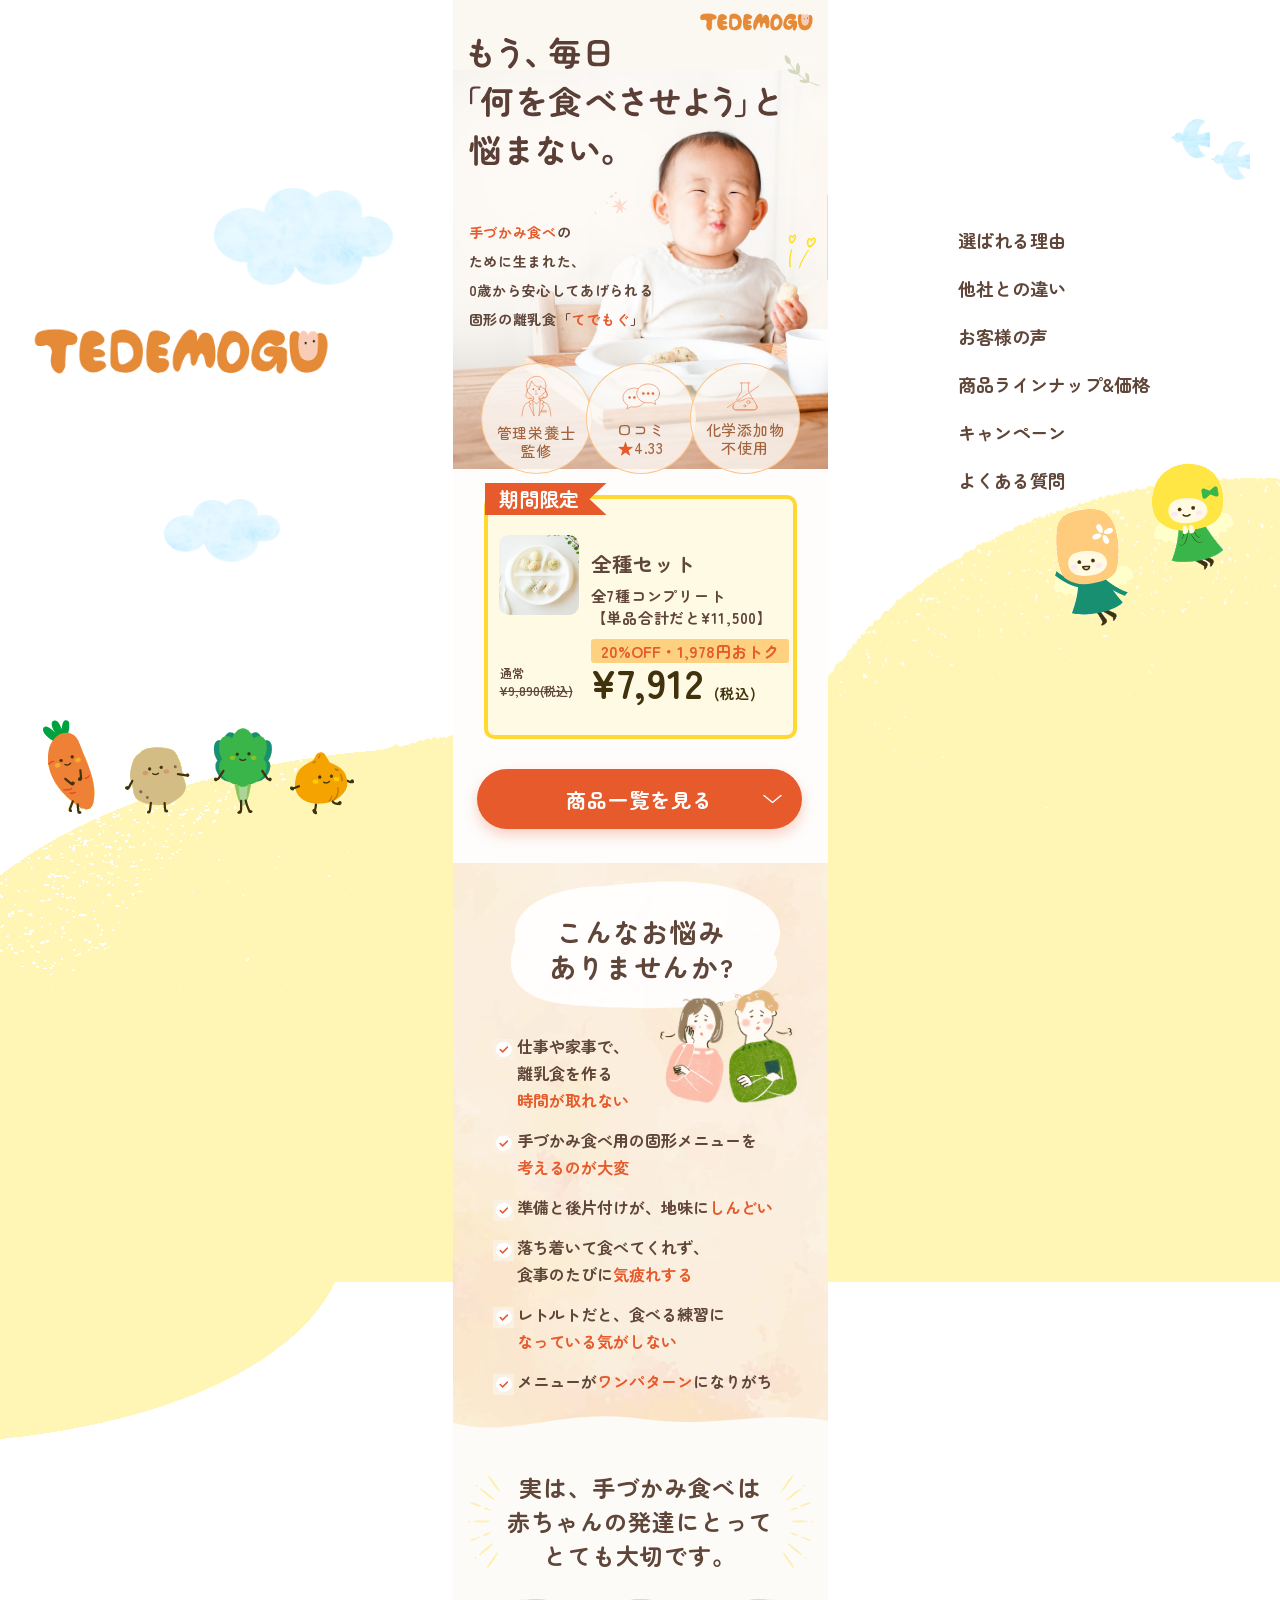
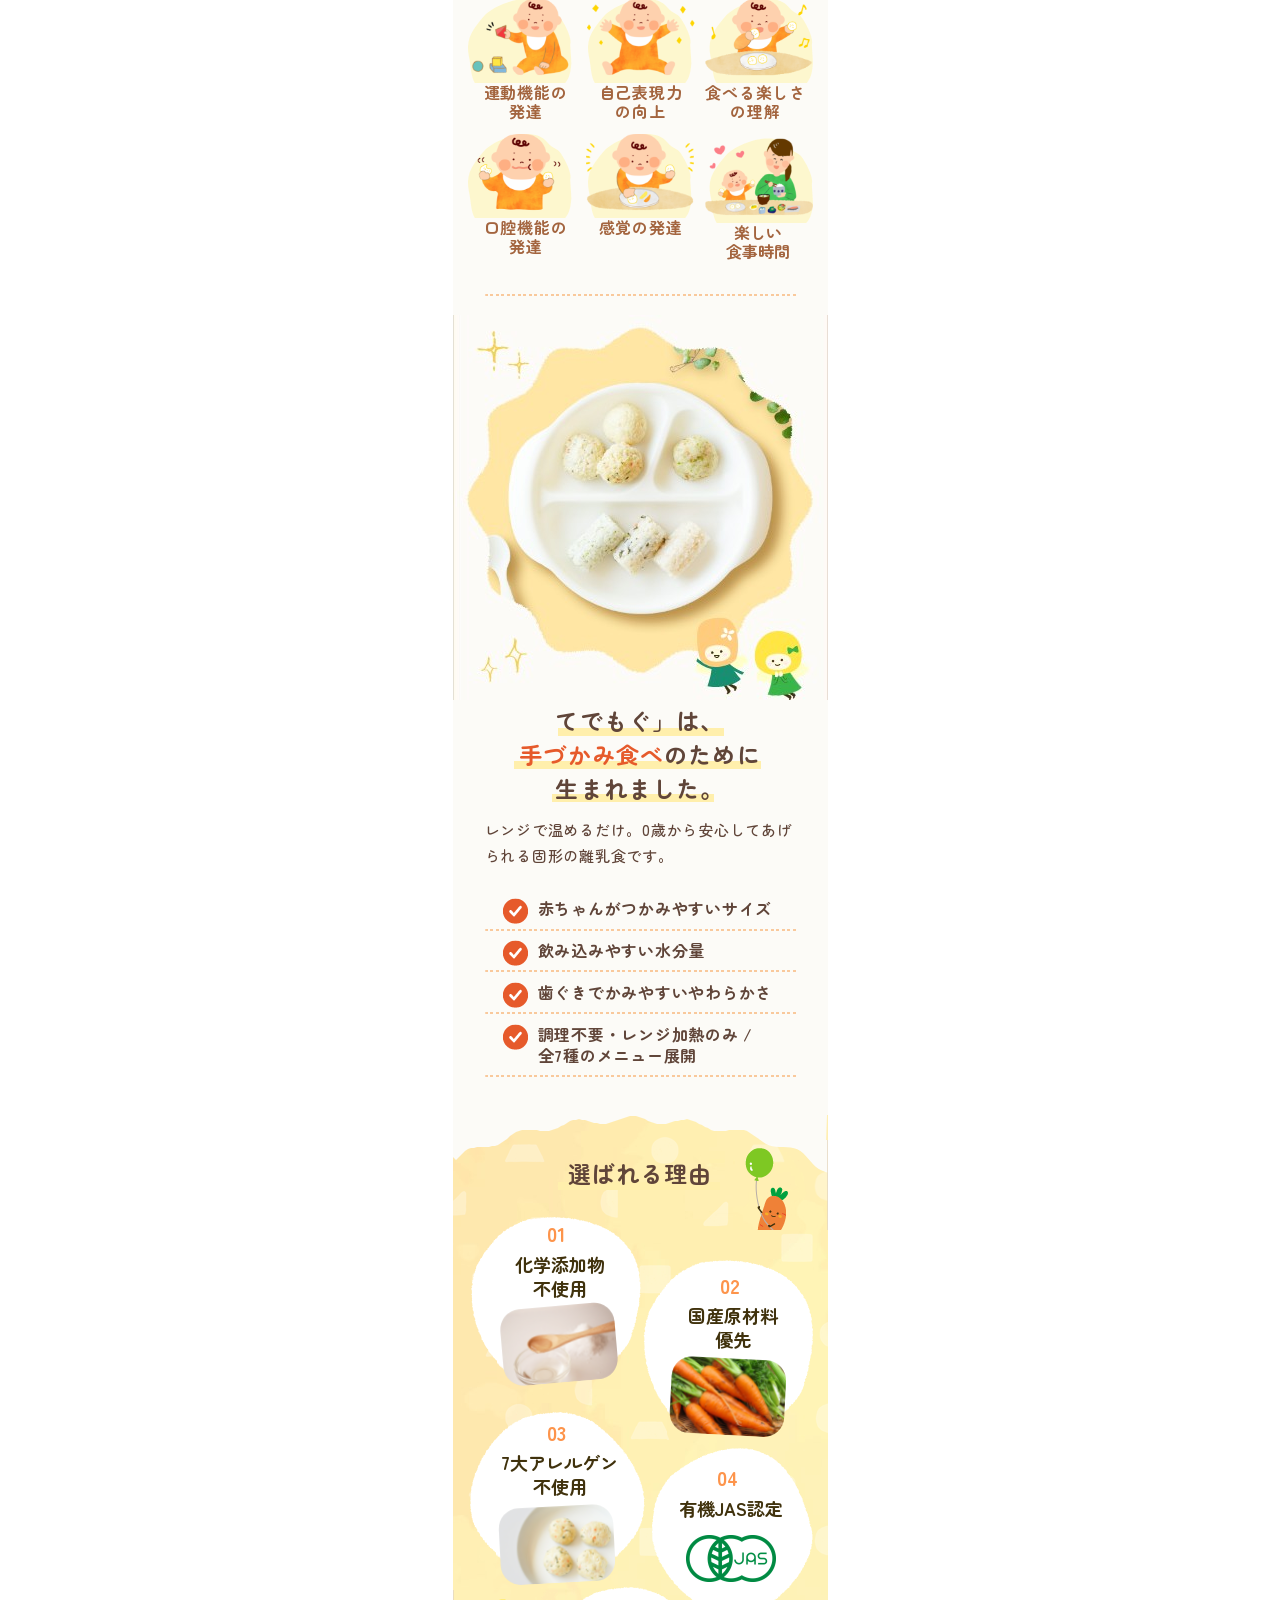
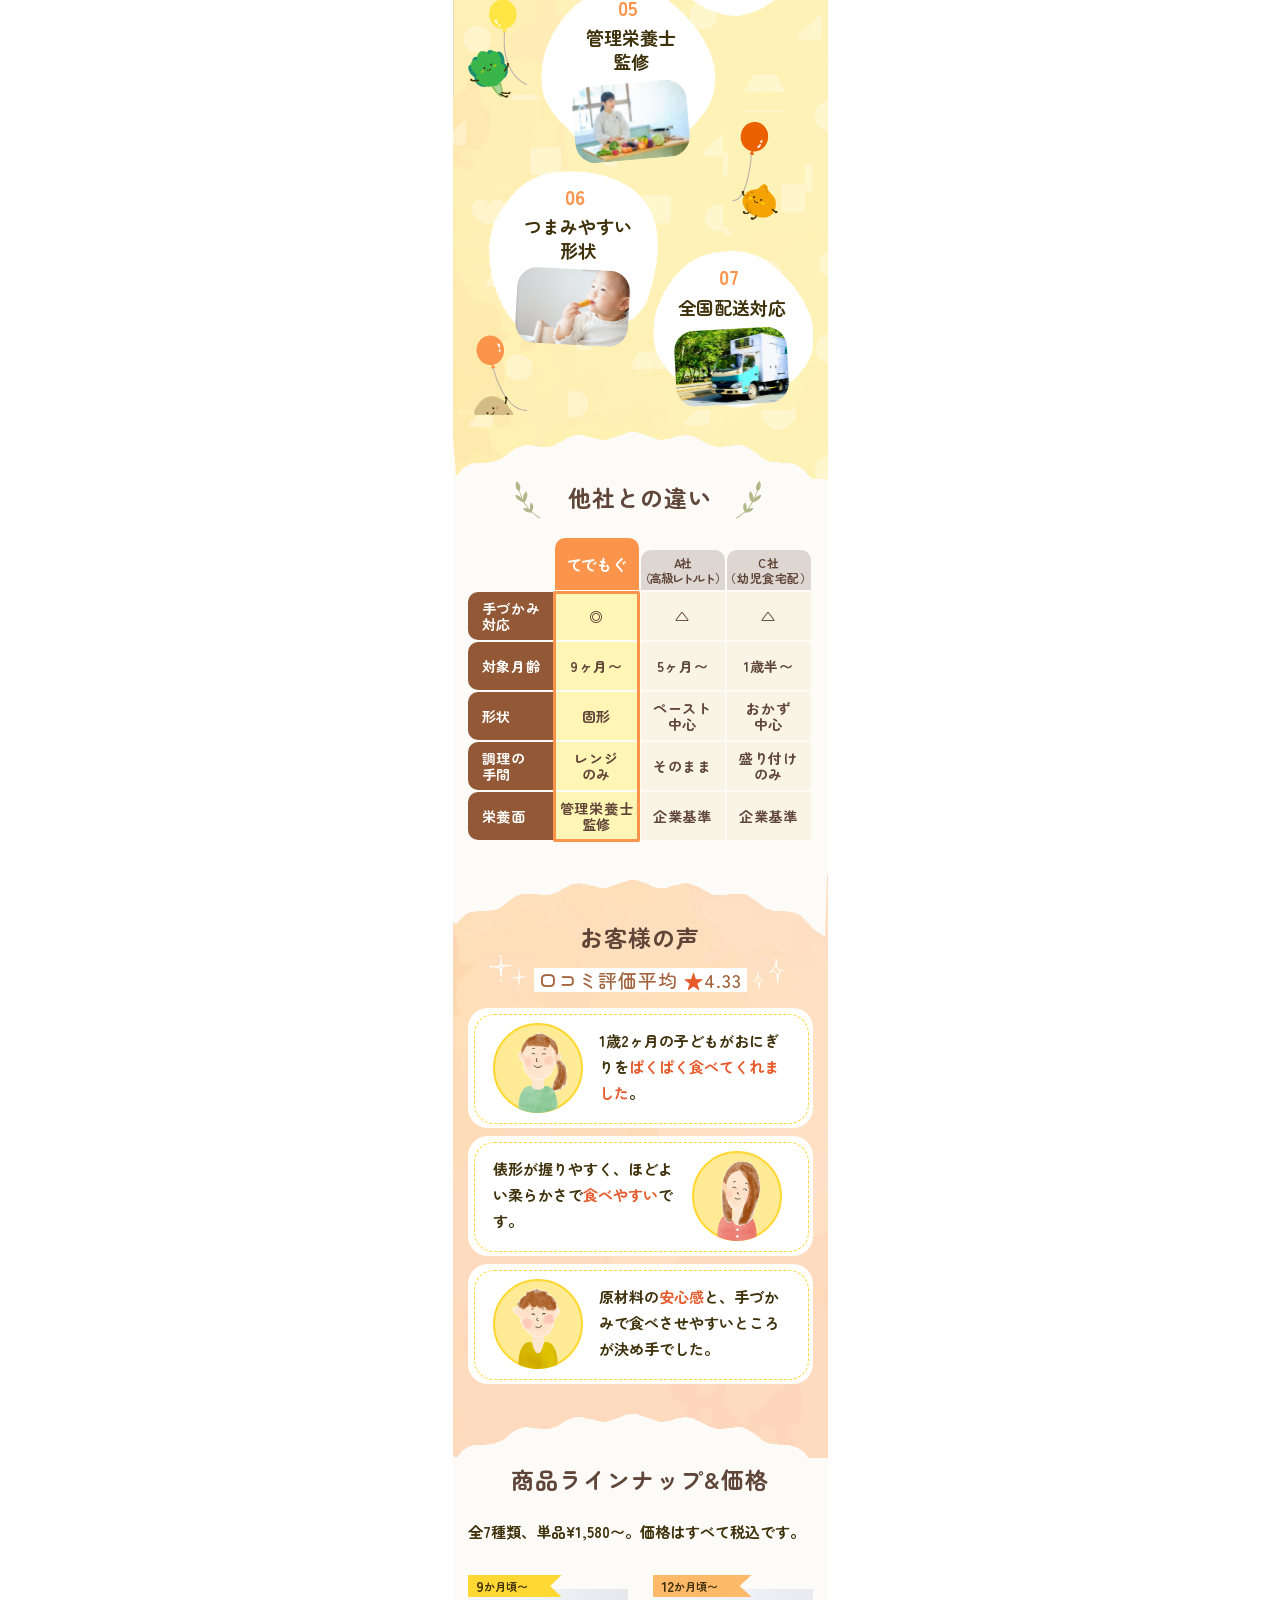
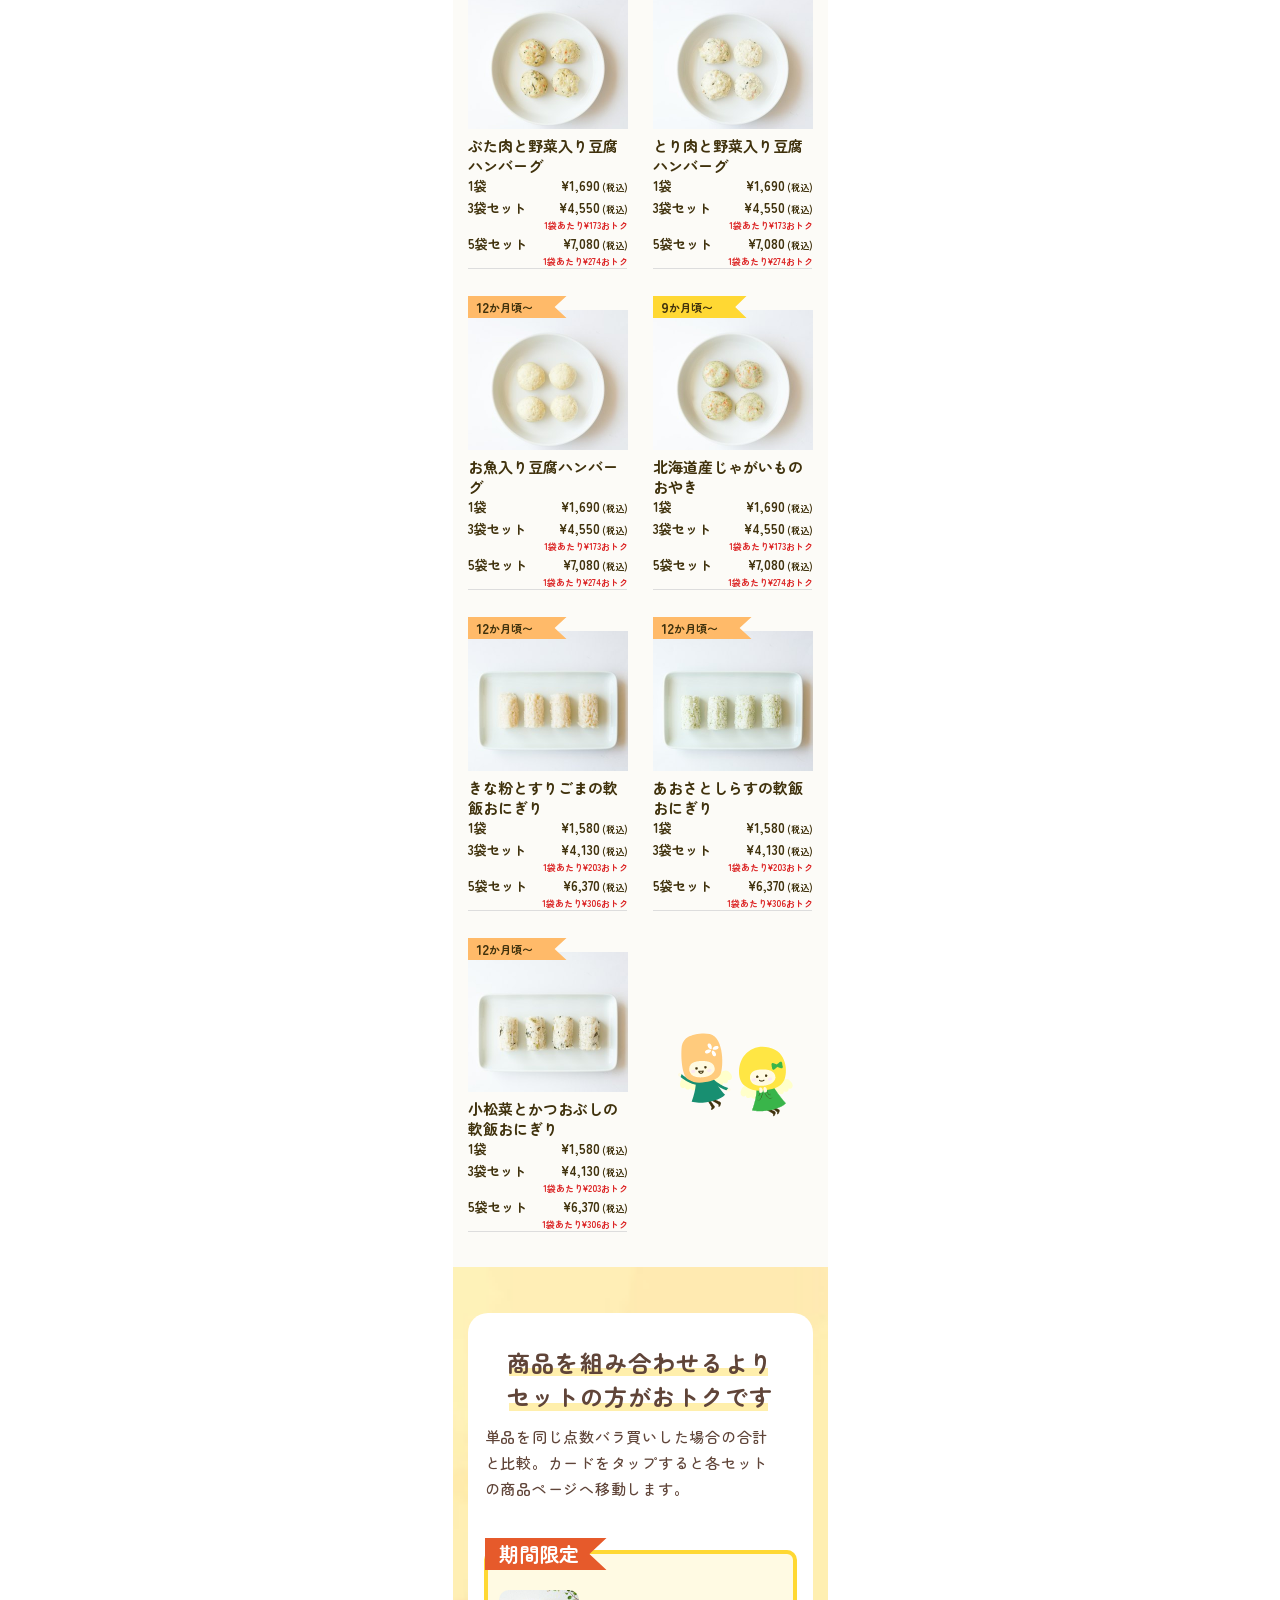
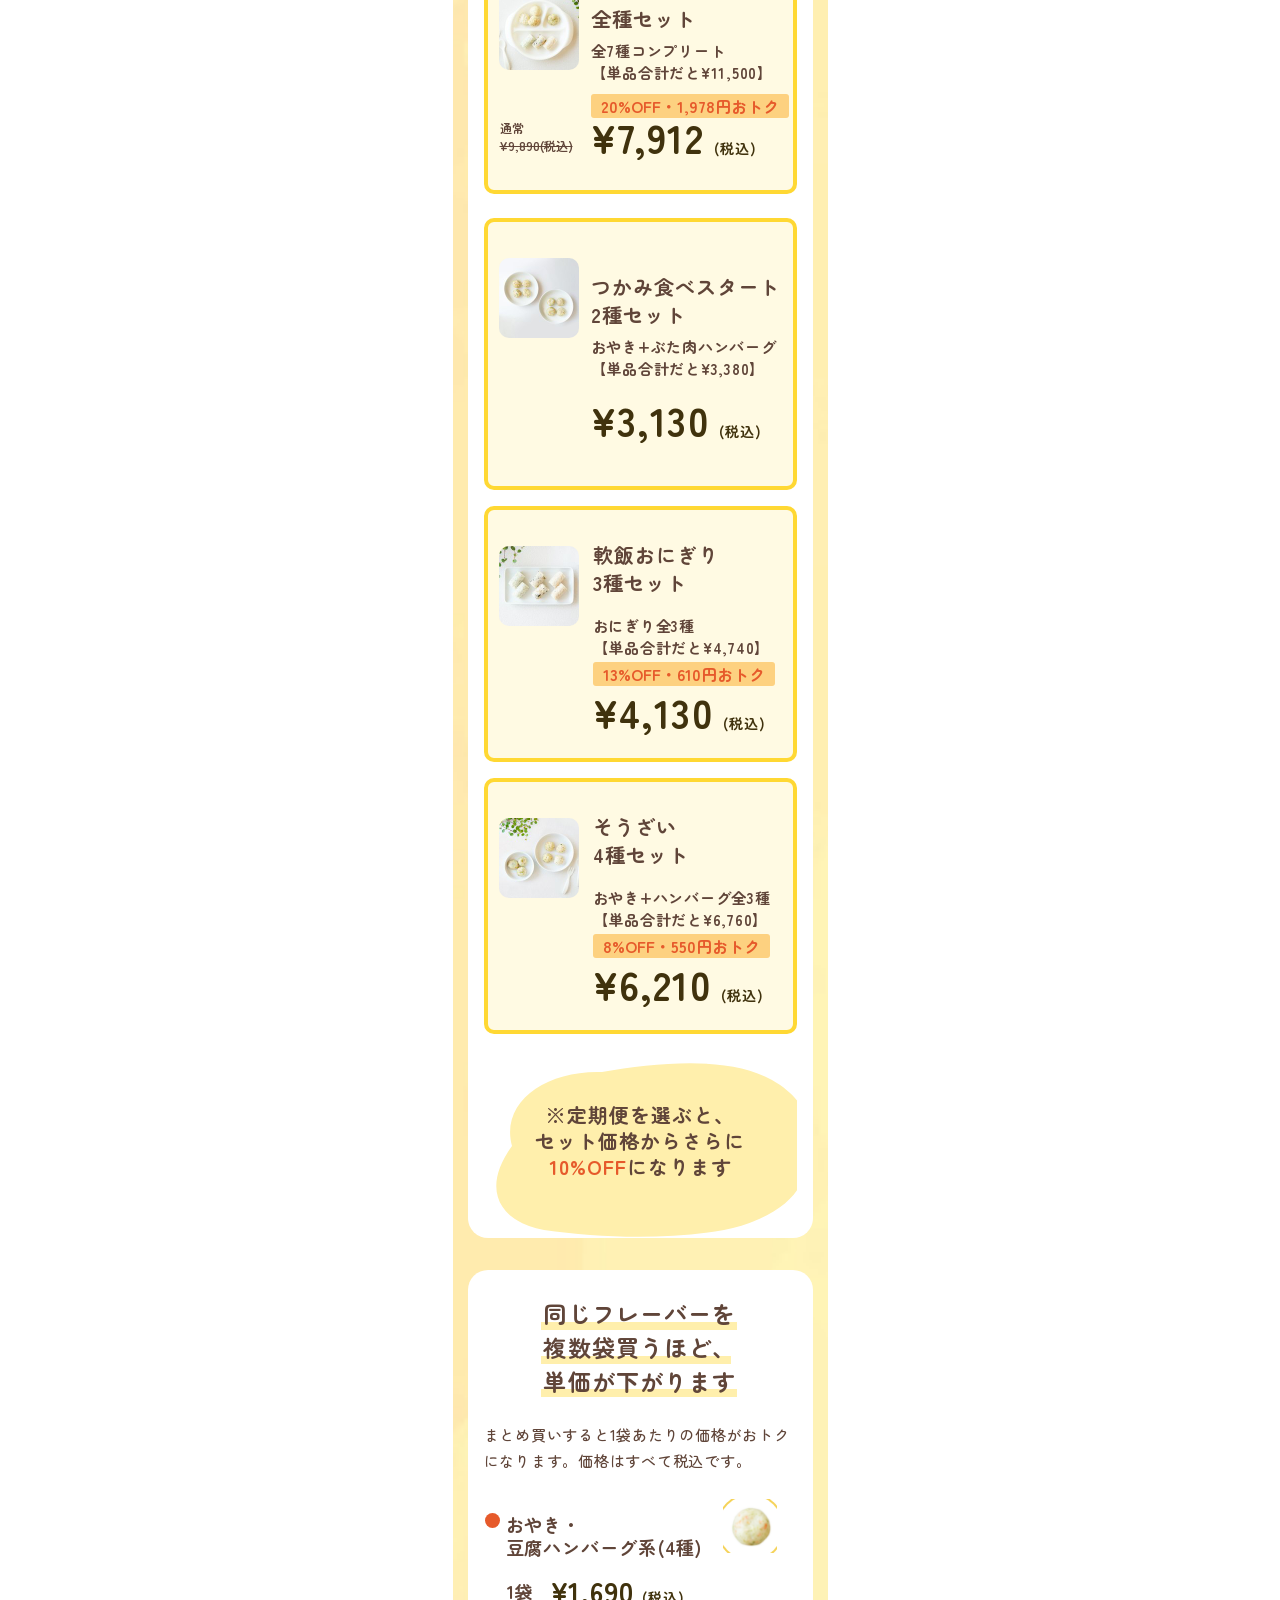
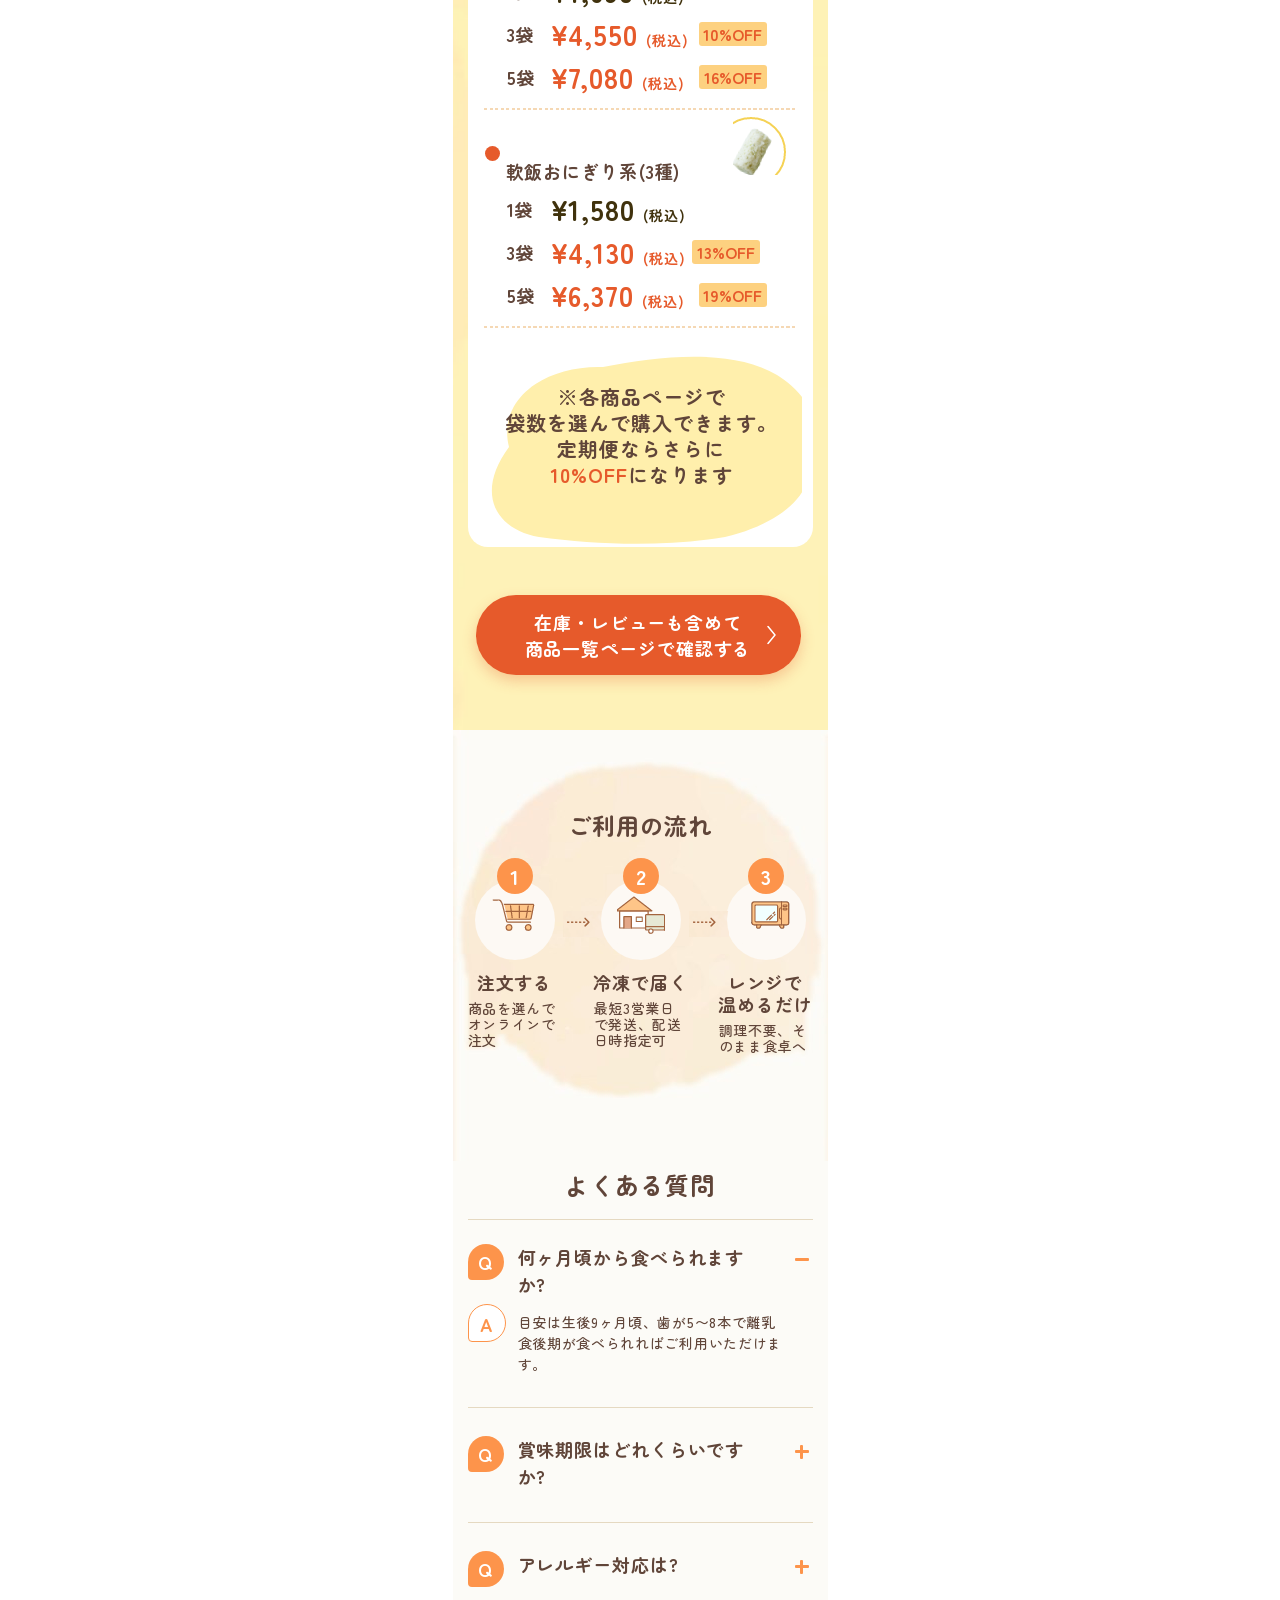
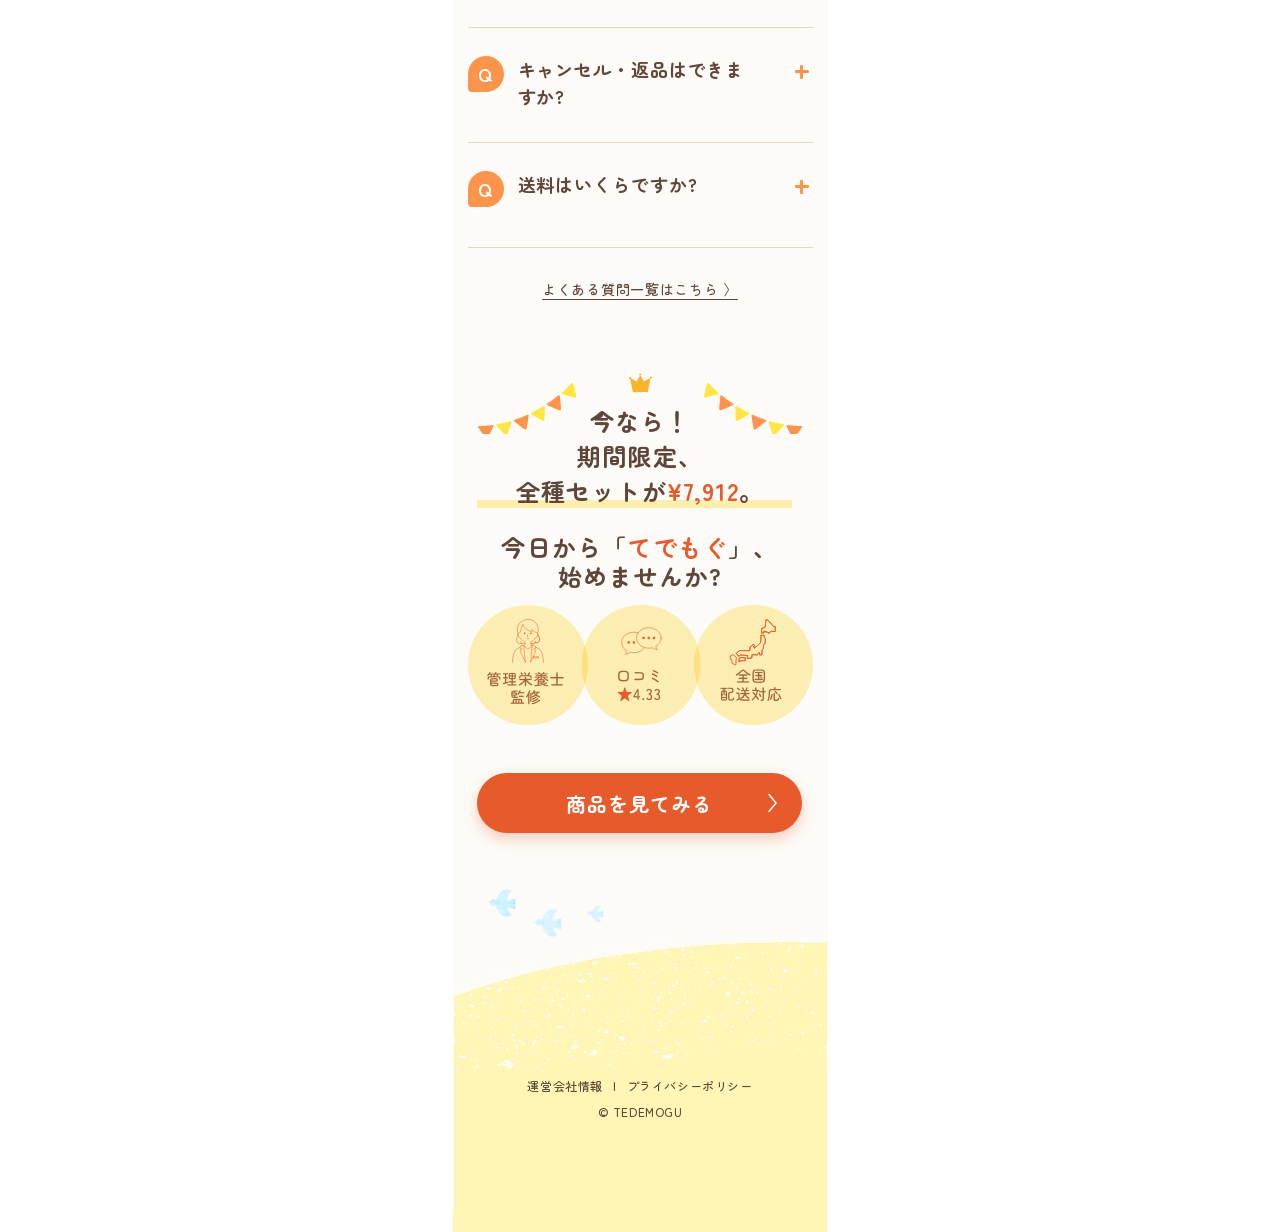
==== commit 7f23462f: "Add files via upload" ====
--- a/local/index.html
+++ b/local/index.html
@@ -6,20 +6,20 @@
 <title>てでもぐ | 0歳からの手づかみ食べ離乳食</title>
 <link rel="preconnect" href="https://fonts.googleapis.com">
 <link rel="preconnect" href="https://fonts.gstatic.com" crossorigin>
-<link rel="stylesheet" href="css/base.css?v=20260828a">
-<link rel="stylesheet" href="css/desktop-deco.css?v=20260828a">
-<link rel="stylesheet" href="css/mv.css?v=20260828a">
-<link rel="stylesheet" href="css/worries.css?v=20260828a">
-<link rel="stylesheet" href="css/importance.css?v=20260828a">
-<link rel="stylesheet" href="css/about.css?v=20260828a">
-<link rel="stylesheet" href="css/reasons.css?v=20260828a">
-<link rel="stylesheet" href="css/compare.css?v=20260828a">
-<link rel="stylesheet" href="css/voice.css?v=20260828a">
-<link rel="stylesheet" href="css/lineup.css?v=20260828a">
-<link rel="stylesheet" href="css/sets.css?v=20260828a">
-<link rel="stylesheet" href="css/flow.css?v=20260828a">
-<link rel="stylesheet" href="css/faq.css?v=20260828a">
-<link rel="stylesheet" href="css/final.css?v=20260828a">
+<link rel="stylesheet" href="css/base.css?v=20260828b">
+<link rel="stylesheet" href="css/desktop-deco.css?v=20260828b">
+<link rel="stylesheet" href="css/mv.css?v=20260828b">
+<link rel="stylesheet" href="css/worries.css?v=20260828b">
+<link rel="stylesheet" href="css/importance.css?v=20260828b">
+<link rel="stylesheet" href="css/about.css?v=20260828b">
+<link rel="stylesheet" href="css/reasons.css?v=20260828b">
+<link rel="stylesheet" href="css/compare.css?v=20260828b">
+<link rel="stylesheet" href="css/voice.css?v=20260828b">
+<link rel="stylesheet" href="css/lineup.css?v=20260828b">
+<link rel="stylesheet" href="css/sets.css?v=20260828b">
+<link rel="stylesheet" href="css/flow.css?v=20260828b">
+<link rel="stylesheet" href="css/faq.css?v=20260828b">
+<link rel="stylesheet" href="css/final.css?v=20260828b">
 </head>
 <body>
 <div class="page">
@@ -266,8 +266,8 @@
           <p class="name">ぶた肉と野菜入り豆腐ハンバーグ</p>
           <ul class="tiers">
             <li class="tier"><div class="row"><span class="qty">1袋</span><span class="amt">¥1,690<span class="tax">(税込)</span></span></div></li>
-            <li class="tier is-set"><div class="row"><span class="qty">3袋セット</span><span class="amt">¥4,550<span class="tax">(税込)</span></span></div><p class="unit">［1袋あたり¥1,517］</p></li>
-            <li class="tier is-set"><div class="row"><span class="qty">5袋セット</span><span class="amt">¥7,080<span class="tax">(税込)</span></span></div><p class="unit">［1袋あたり¥1,416］</p></li>
+            <li class="tier is-set"><div class="row"><span class="qty">3袋セット</span><span class="amt">¥4,550<span class="tax">(税込)</span></span></div><p class="unit">1袋あたり¥173おトク</p></li>
+            <li class="tier is-set"><div class="row"><span class="qty">5袋セット</span><span class="amt">¥7,080<span class="tax">(税込)</span></span></div><p class="unit">1袋あたり¥274おトク</p></li>
           </ul>
         </li>
         <li class="product" data-handle="chickenhamburg">
@@ -276,8 +276,8 @@
           <p class="name">とり肉と野菜入り豆腐ハンバーグ</p>
           <ul class="tiers">
             <li class="tier"><div class="row"><span class="qty">1袋</span><span class="amt">¥1,690<span class="tax">(税込)</span></span></div></li>
-            <li class="tier is-set"><div class="row"><span class="qty">3袋セット</span><span class="amt">¥4,550<span class="tax">(税込)</span></span></div><p class="unit">［1袋あたり¥1,517］</p></li>
-            <li class="tier is-set"><div class="row"><span class="qty">5袋セット</span><span class="amt">¥7,080<span class="tax">(税込)</span></span></div><p class="unit">［1袋あたり¥1,416］</p></li>
+            <li class="tier is-set"><div class="row"><span class="qty">3袋セット</span><span class="amt">¥4,550<span class="tax">(税込)</span></span></div><p class="unit">1袋あたり¥173おトク</p></li>
+            <li class="tier is-set"><div class="row"><span class="qty">5袋セット</span><span class="amt">¥7,080<span class="tax">(税込)</span></span></div><p class="unit">1袋あたり¥274おトク</p></li>
           </ul>
         </li>
         <li class="product" data-handle="fish-hamburg">
@@ -286,8 +286,8 @@
           <p class="name">お魚入り豆腐ハンバーグ</p>
           <ul class="tiers">
             <li class="tier"><div class="row"><span class="qty">1袋</span><span class="amt">¥1,690<span class="tax">(税込)</span></span></div></li>
-            <li class="tier is-set"><div class="row"><span class="qty">3袋セット</span><span class="amt">¥4,550<span class="tax">(税込)</span></span></div><p class="unit">［1袋あたり¥1,517］</p></li>
-            <li class="tier is-set"><div class="row"><span class="qty">5袋セット</span><span class="amt">¥7,080<span class="tax">(税込)</span></span></div><p class="unit">［1袋あたり¥1,416］</p></li>
+            <li class="tier is-set"><div class="row"><span class="qty">3袋セット</span><span class="amt">¥4,550<span class="tax">(税込)</span></span></div><p class="unit">1袋あたり¥173おトク</p></li>
+            <li class="tier is-set"><div class="row"><span class="qty">5袋セット</span><span class="amt">¥7,080<span class="tax">(税込)</span></span></div><p class="unit">1袋あたり¥274おトク</p></li>
           </ul>
         </li>
         <li class="product" data-handle="oyaki">
@@ -296,8 +296,8 @@
           <p class="name">北海道産じゃがいものおやき</p>
           <ul class="tiers">
             <li class="tier"><div class="row"><span class="qty">1袋</span><span class="amt">¥1,690<span class="tax">(税込)</span></span></div></li>
-            <li class="tier is-set"><div class="row"><span class="qty">3袋セット</span><span class="amt">¥4,550<span class="tax">(税込)</span></span></div><p class="unit">［1袋あたり¥1,517］</p></li>
-            <li class="tier is-set"><div class="row"><span class="qty">5袋セット</span><span class="amt">¥7,080<span class="tax">(税込)</span></span></div><p class="unit">［1袋あたり¥1,416］</p></li>
+            <li class="tier is-set"><div class="row"><span class="qty">3袋セット</span><span class="amt">¥4,550<span class="tax">(税込)</span></span></div><p class="unit">1袋あたり¥173おトク</p></li>
+            <li class="tier is-set"><div class="row"><span class="qty">5袋セット</span><span class="amt">¥7,080<span class="tax">(税込)</span></span></div><p class="unit">1袋あたり¥274おトク</p></li>
           </ul>
         </li>
         <li class="product" data-handle="riceball_sesame">
@@ -306,8 +306,8 @@
           <p class="name">きな粉とすりごまの軟飯おにぎり</p>
           <ul class="tiers">
             <li class="tier"><div class="row"><span class="qty">1袋</span><span class="amt">¥1,580<span class="tax">(税込)</span></span></div></li>
-            <li class="tier is-set"><div class="row"><span class="qty">3袋セット</span><span class="amt">¥4,130<span class="tax">(税込)</span></span></div><p class="unit">［1袋あたり¥1,377］</p></li>
-            <li class="tier is-set"><div class="row"><span class="qty">5袋セット</span><span class="amt">¥6,370<span class="tax">(税込)</span></span></div><p class="unit">［1袋あたり¥1,274］</p></li>
+            <li class="tier is-set"><div class="row"><span class="qty">3袋セット</span><span class="amt">¥4,130<span class="tax">(税込)</span></span></div><p class="unit">1袋あたり¥203おトク</p></li>
+            <li class="tier is-set"><div class="row"><span class="qty">5袋セット</span><span class="amt">¥6,370<span class="tax">(税込)</span></span></div><p class="unit">1袋あたり¥306おトク</p></li>
           </ul>
         </li>
         <li class="product" data-handle="riceball_aosa">
@@ -316,8 +316,8 @@
           <p class="name">あおさとしらすの軟飯おにぎり</p>
           <ul class="tiers">
             <li class="tier"><div class="row"><span class="qty">1袋</span><span class="amt">¥1,580<span class="tax">(税込)</span></span></div></li>
-            <li class="tier is-set"><div class="row"><span class="qty">3袋セット</span><span class="amt">¥4,130<span class="tax">(税込)</span></span></div><p class="unit">［1袋あたり¥1,377］</p></li>
-            <li class="tier is-set"><div class="row"><span class="qty">5袋セット</span><span class="amt">¥6,370<span class="tax">(税込)</span></span></div><p class="unit">［1袋あたり¥1,274］</p></li>
+            <li class="tier is-set"><div class="row"><span class="qty">3袋セット</span><span class="amt">¥4,130<span class="tax">(税込)</span></span></div><p class="unit">1袋あたり¥203おトク</p></li>
+            <li class="tier is-set"><div class="row"><span class="qty">5袋セット</span><span class="amt">¥6,370<span class="tax">(税込)</span></span></div><p class="unit">1袋あたり¥306おトク</p></li>
           </ul>
         </li>
         <li class="product" data-handle="riceball_driedbonito">
@@ -326,8 +326,8 @@
           <p class="name">小松菜とかつおぶしの軟飯おにぎり</p>
           <ul class="tiers">
             <li class="tier"><div class="row"><span class="qty">1袋</span><span class="amt">¥1,580<span class="tax">(税込)</span></span></div></li>
-            <li class="tier is-set"><div class="row"><span class="qty">3袋セット</span><span class="amt">¥4,130<span class="tax">(税込)</span></span></div><p class="unit">［1袋あたり¥1,377］</p></li>
-            <li class="tier is-set"><div class="row"><span class="qty">5袋セット</span><span class="amt">¥6,370<span class="tax">(税込)</span></span></div><p class="unit">［1袋あたり¥1,274］</p></li>
+            <li class="tier is-set"><div class="row"><span class="qty">3袋セット</span><span class="amt">¥4,130<span class="tax">(税込)</span></span></div><p class="unit">1袋あたり¥203おトク</p></li>
+            <li class="tier is-set"><div class="row"><span class="qty">5袋セット</span><span class="amt">¥6,370<span class="tax">(税込)</span></span></div><p class="unit">1袋あたり¥306おトク</p></li>
           </ul>
         </li>
       </ul>
@@ -533,6 +533,6 @@
   </div>
 </div>
 
-<script src="js/faq.js?v=20260828a" defer></script>
+<script src="js/faq.js?v=20260828b" defer></script>
 </body>
 </html>
--- a/local/css/lineup.css
+++ b/local/css/lineup.css
@@ -134,8 +134,8 @@
   margin: 1px 0 0;
   text-align: right;
   font-size: 9px;
-  font-weight: 500;
-  color: rgb(163, 100, 62);
+  font-weight: 700;
+  color: rgb(220, 38, 38);
   line-height: 13px;
 }
 
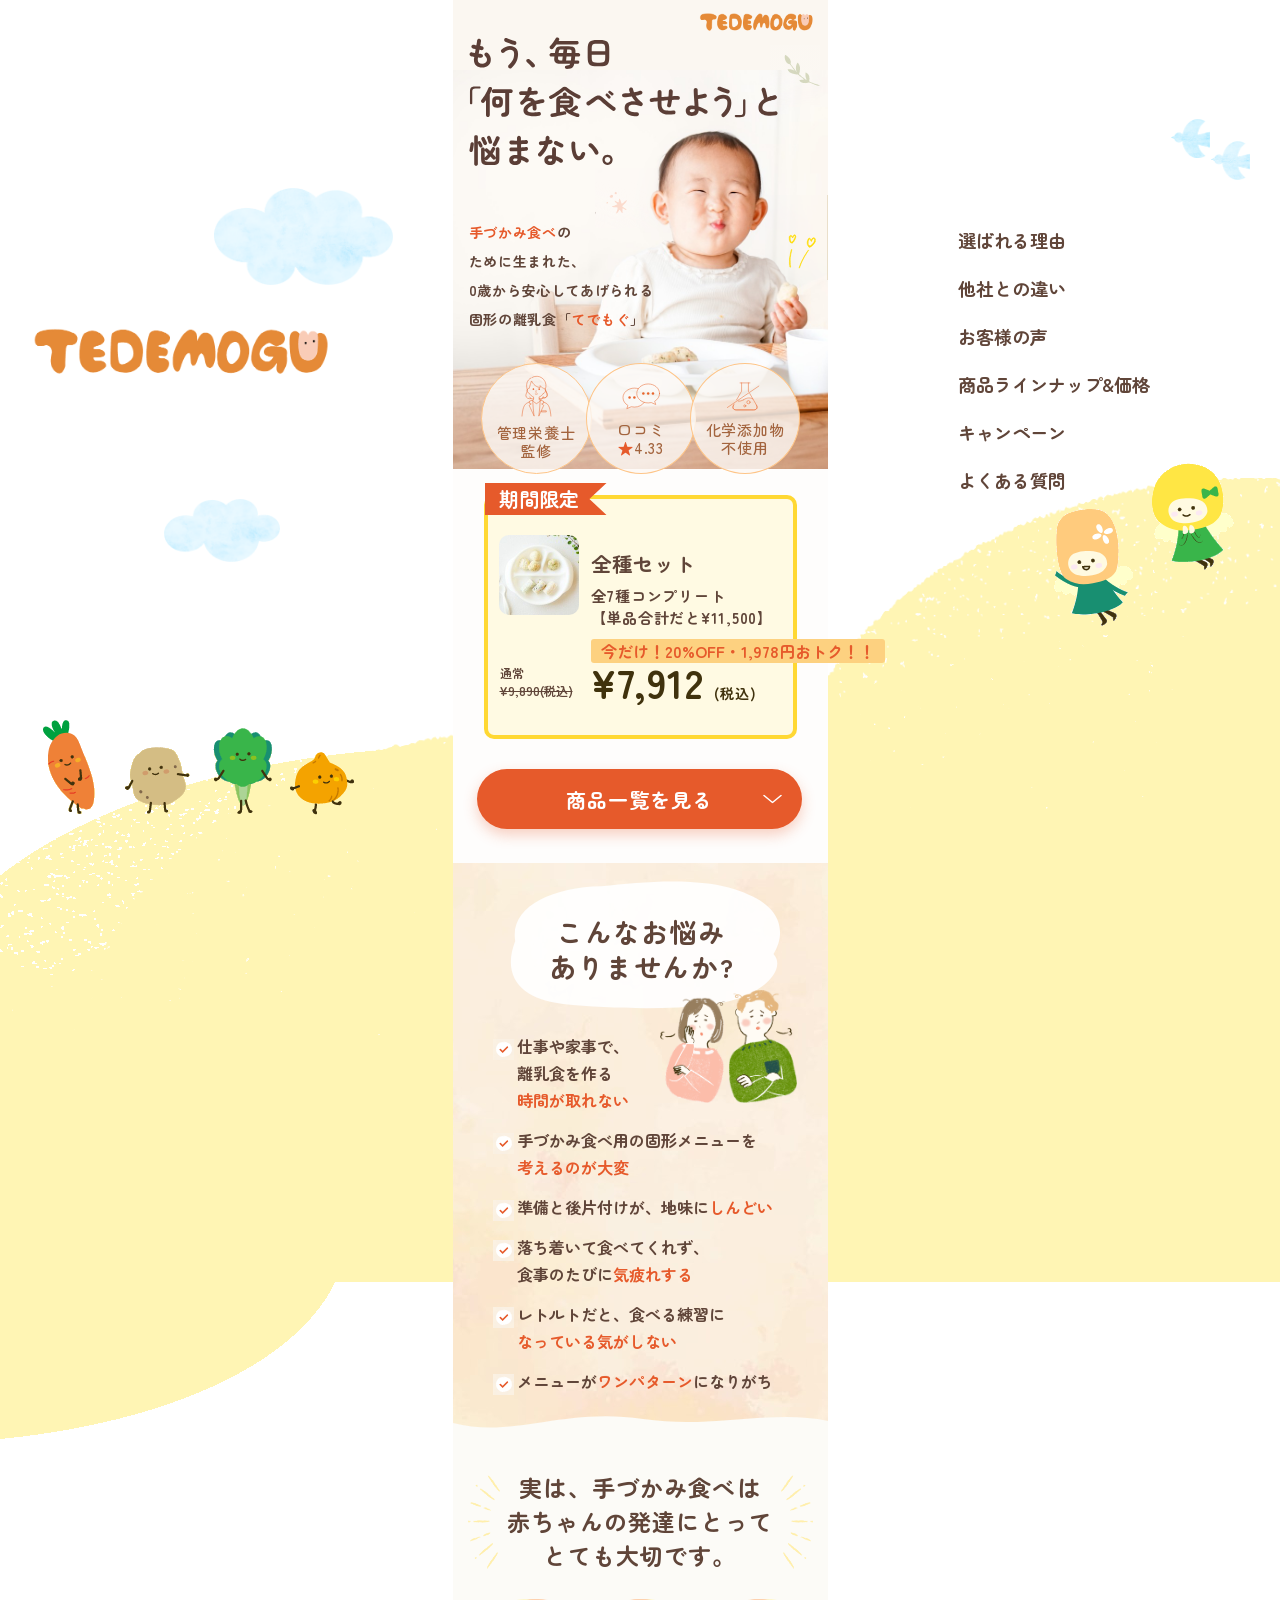
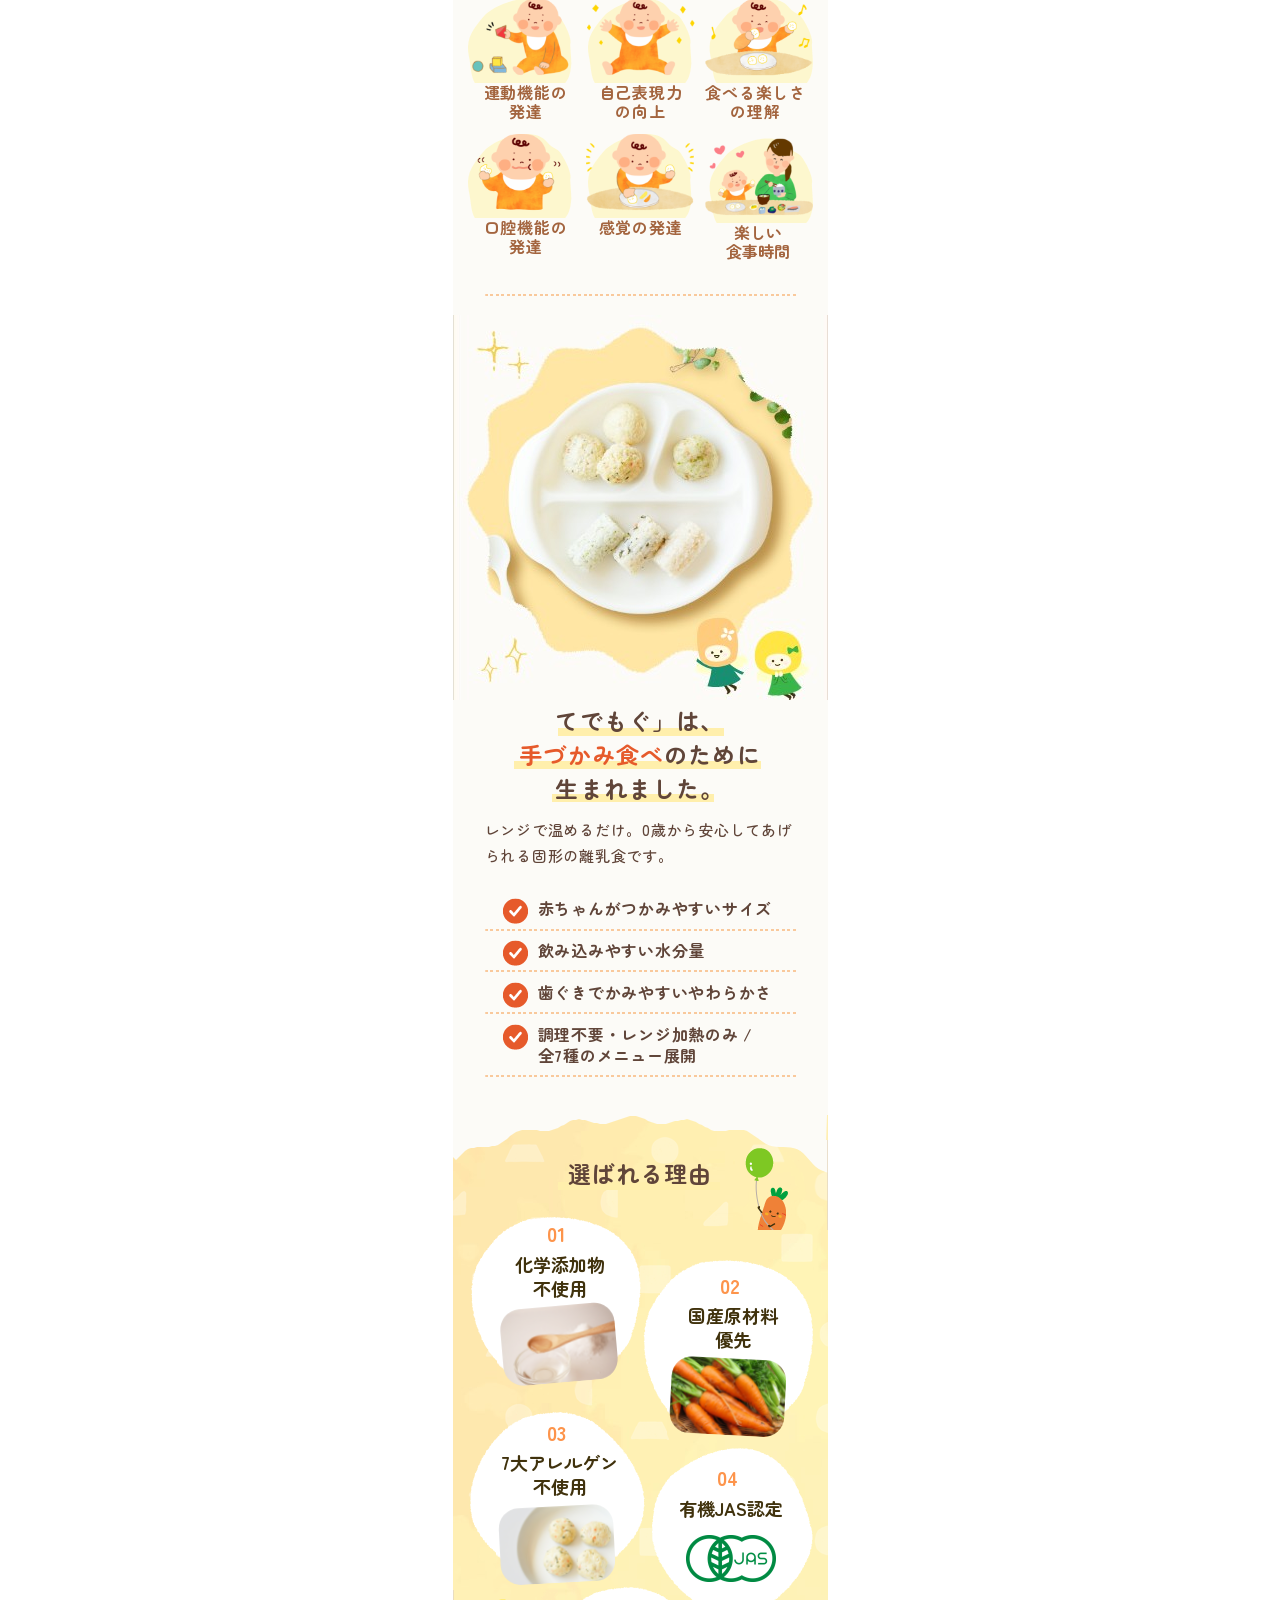
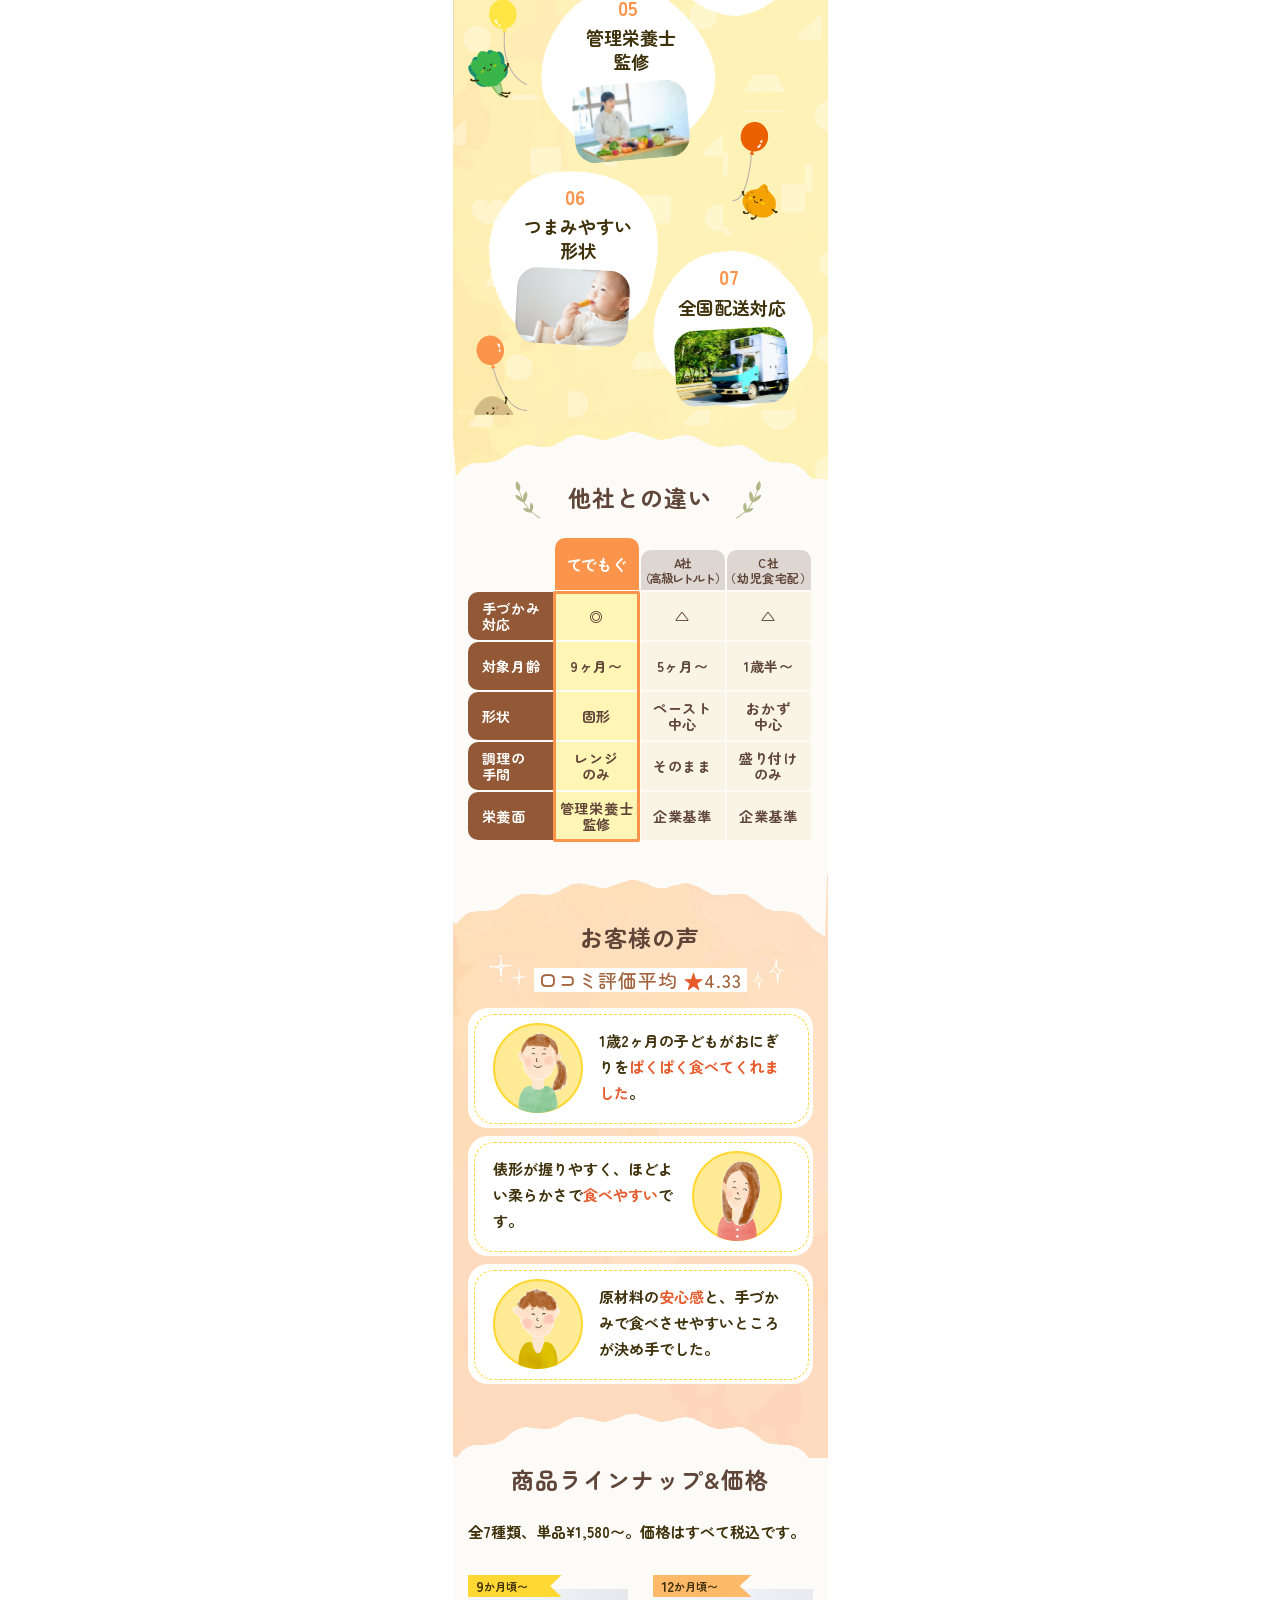
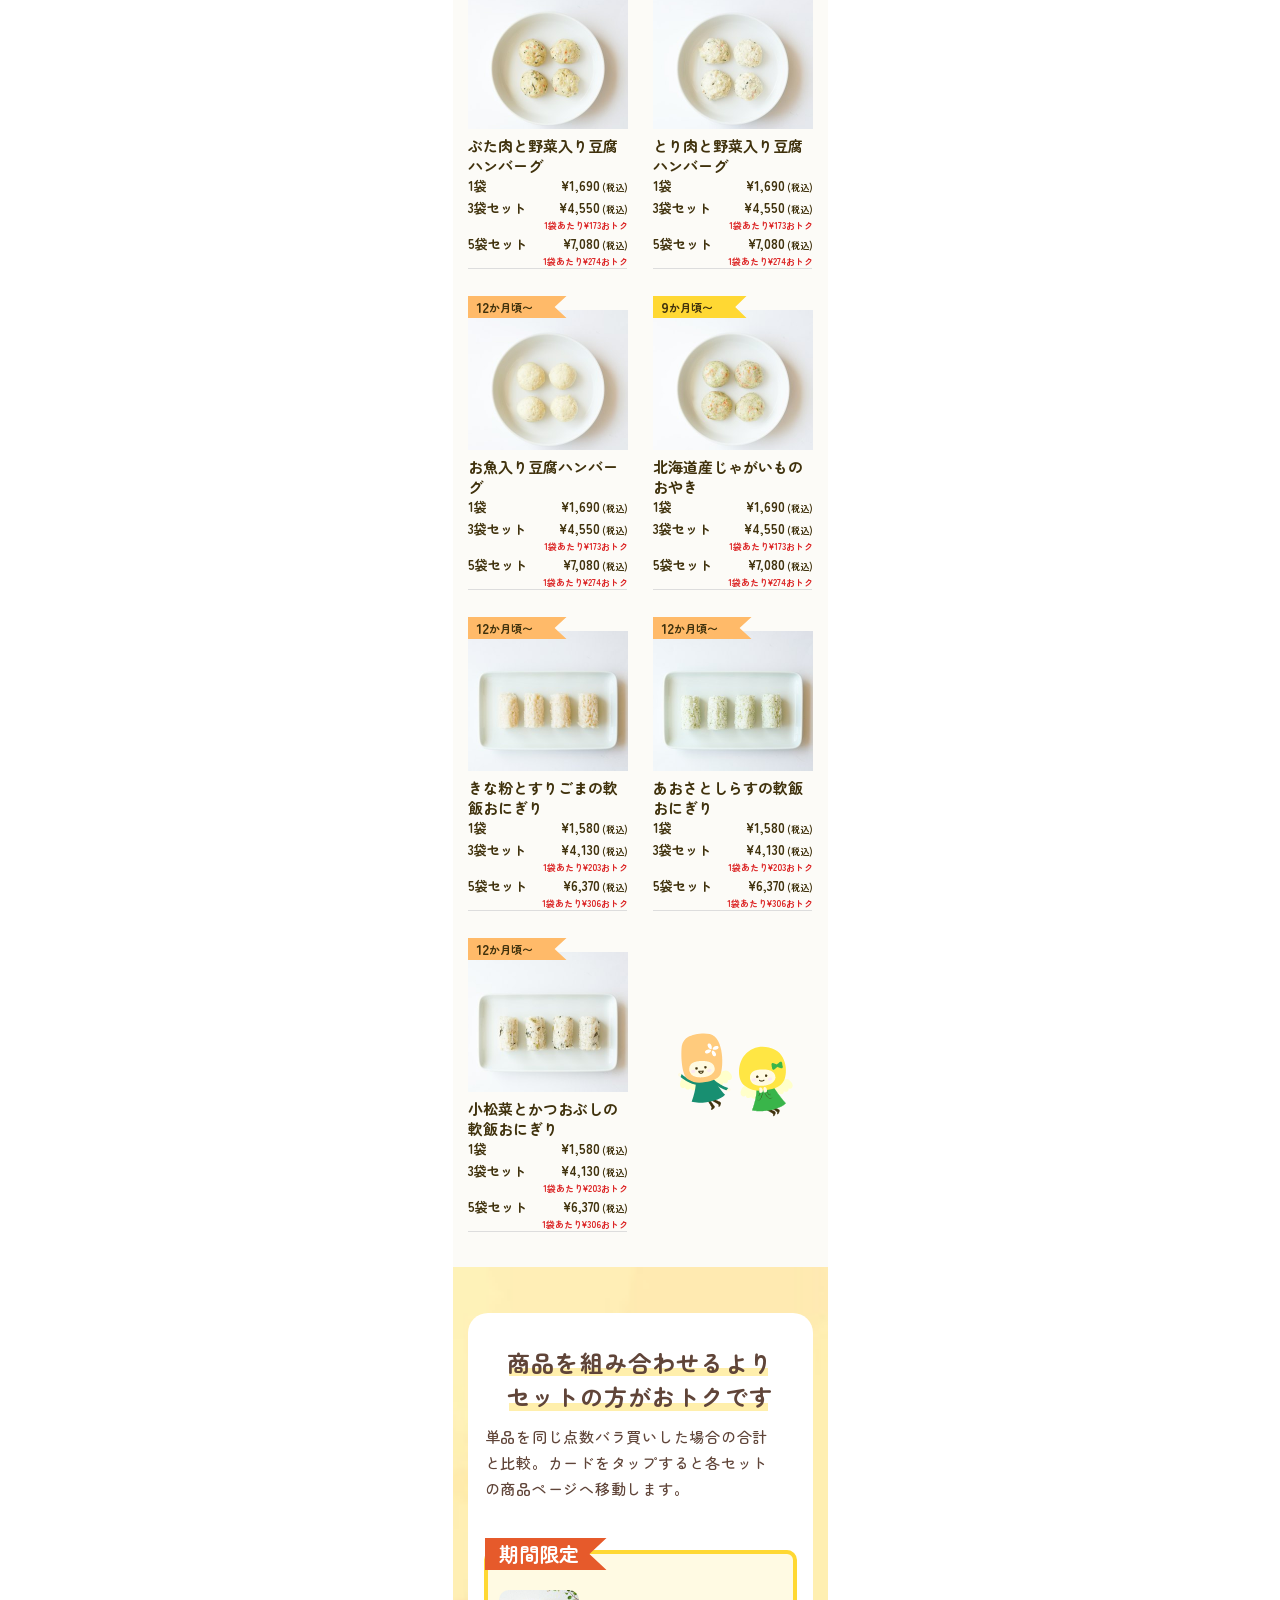
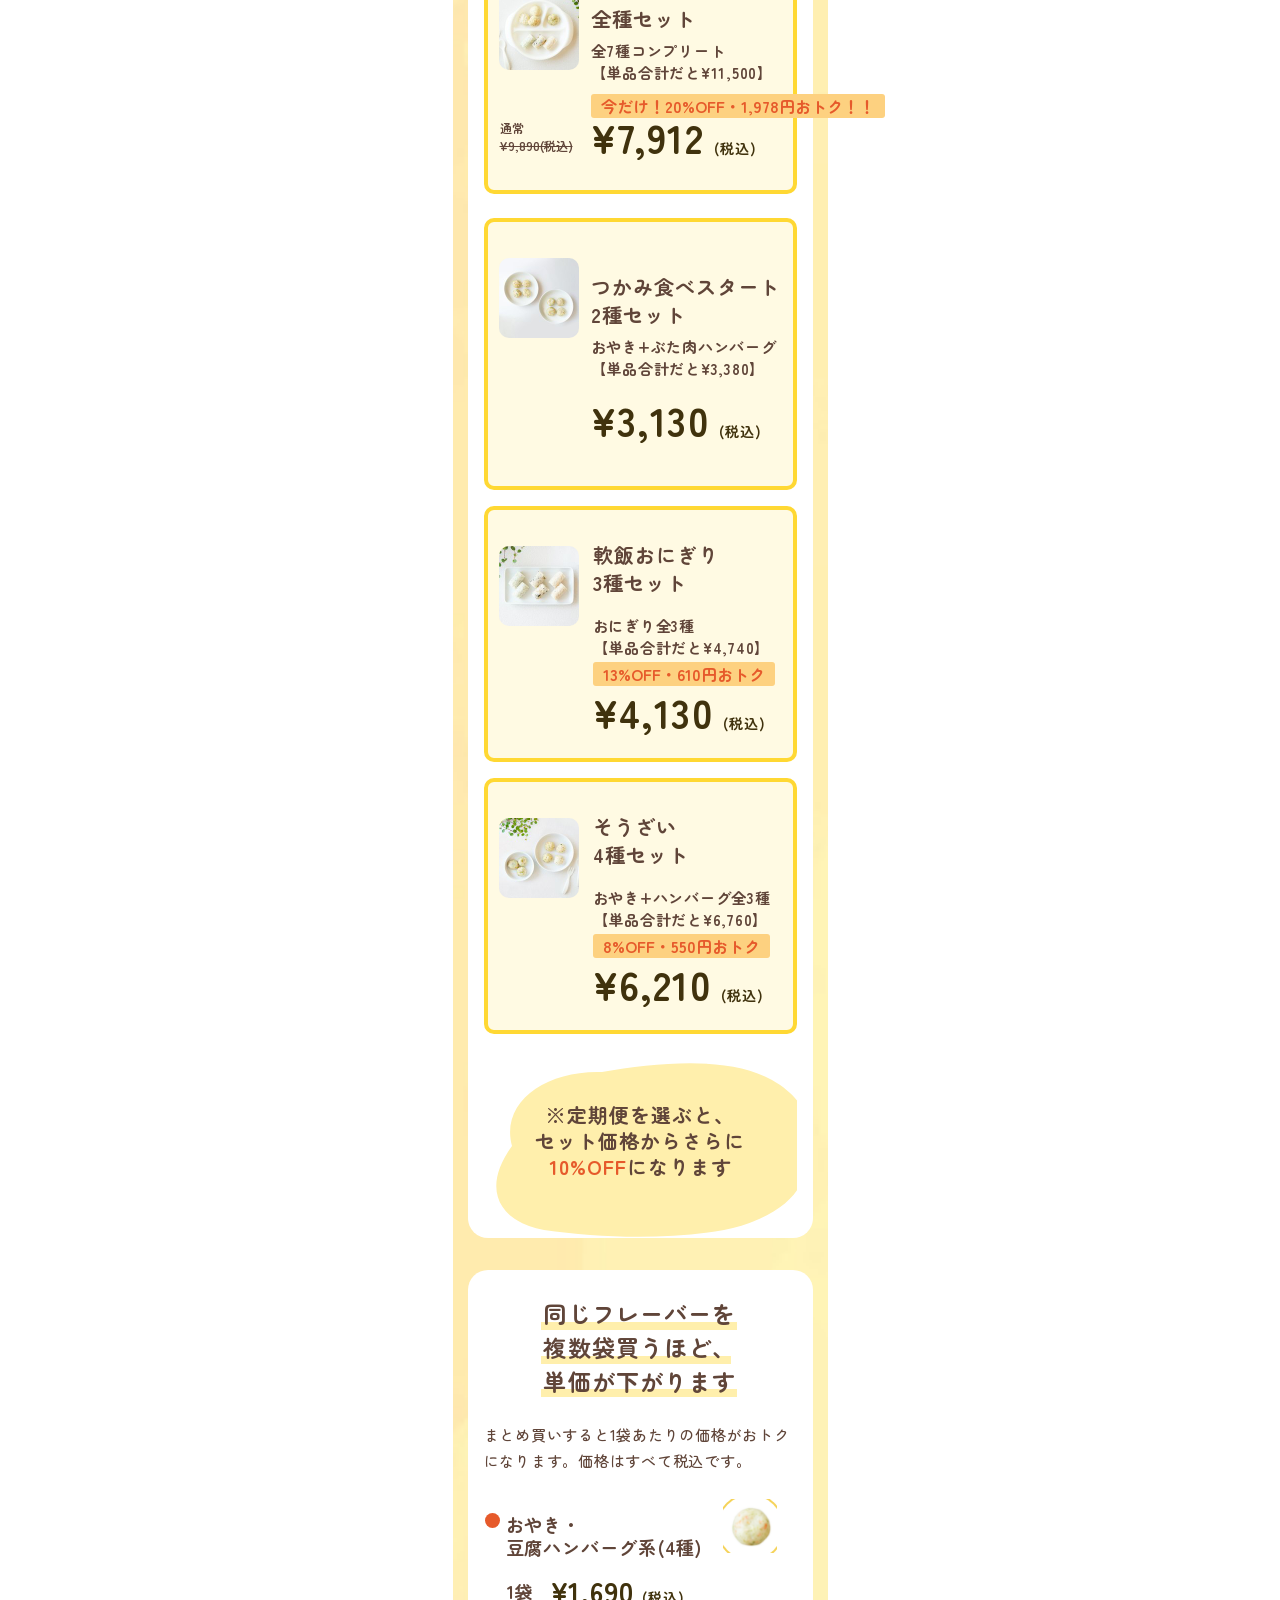
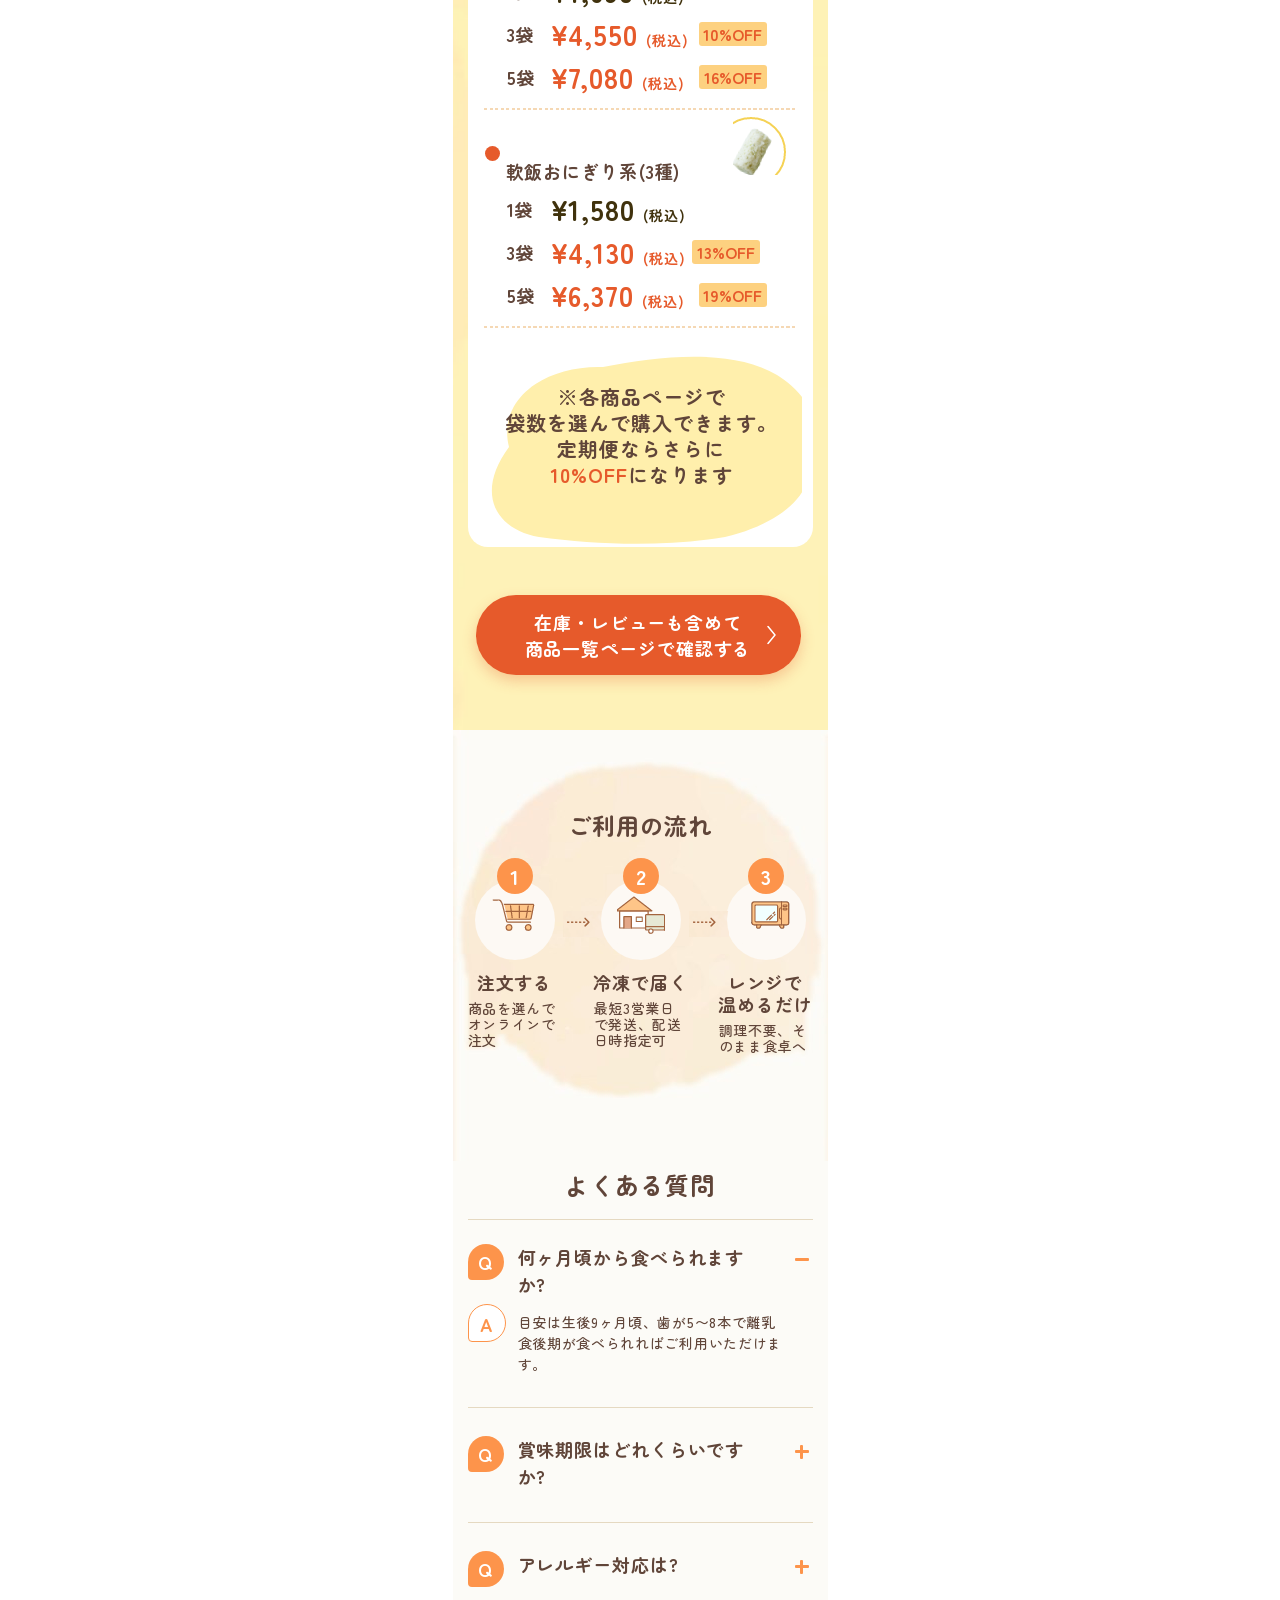
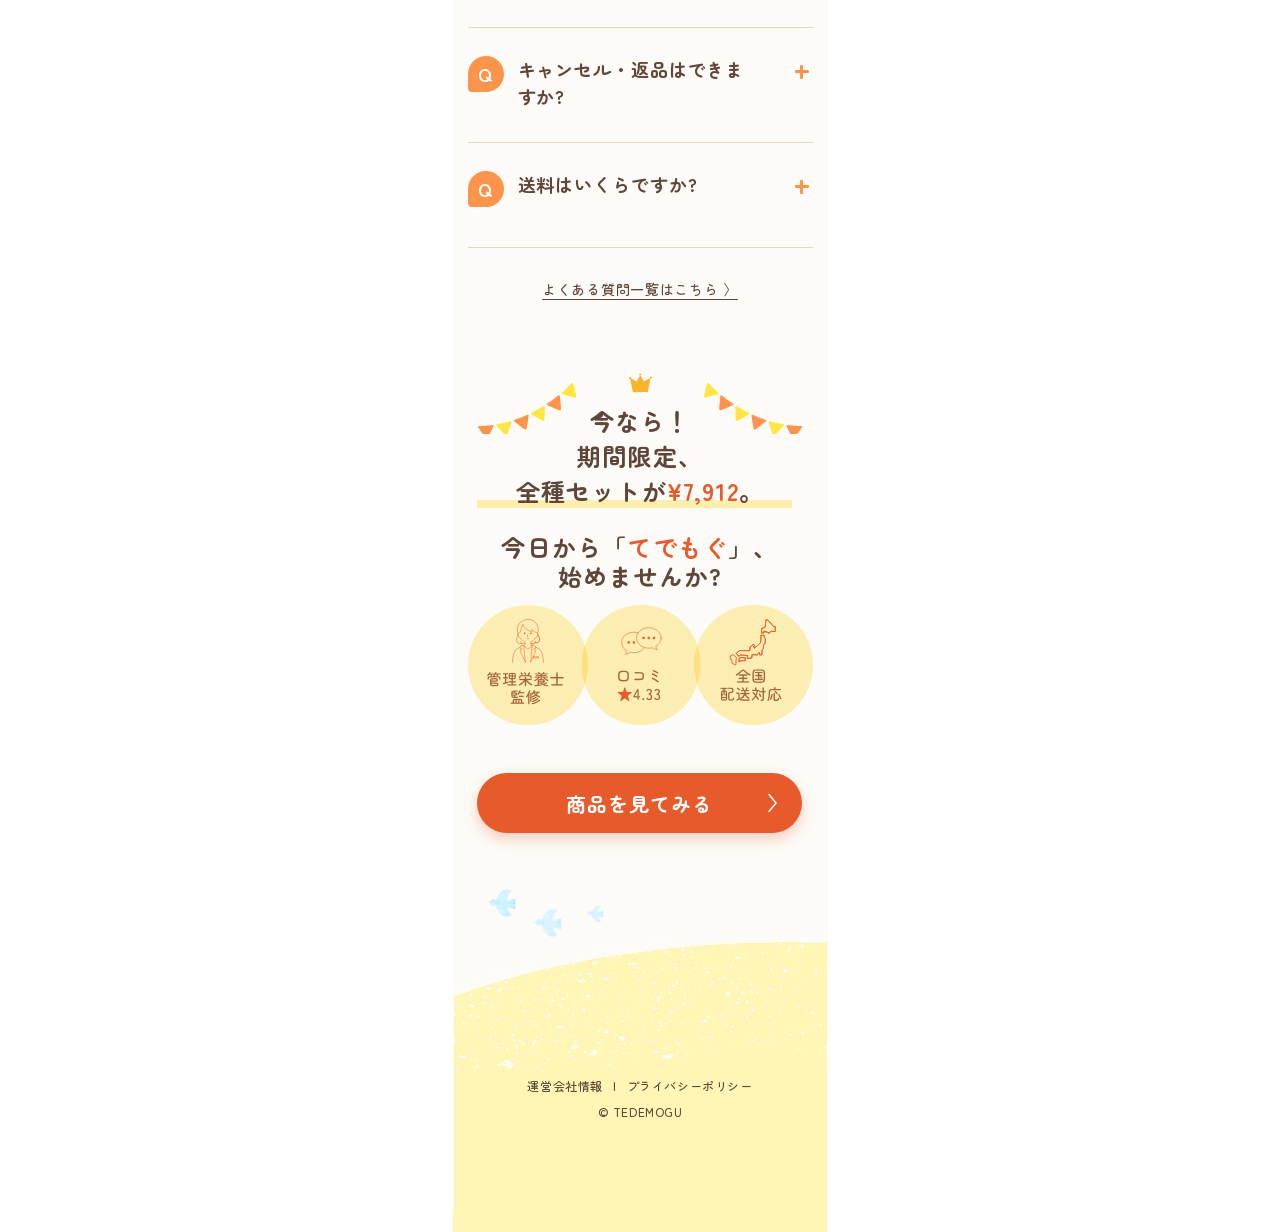
==== commit f5993cde: "Add files via upload" ====
--- a/local/index.html
+++ b/local/index.html
@@ -6,20 +6,20 @@
 <title>てでもぐ | 0歳からの手づかみ食べ離乳食</title>
 <link rel="preconnect" href="https://fonts.googleapis.com">
 <link rel="preconnect" href="https://fonts.gstatic.com" crossorigin>
-<link rel="stylesheet" href="css/base.css?v=20260828b">
-<link rel="stylesheet" href="css/desktop-deco.css?v=20260828b">
-<link rel="stylesheet" href="css/mv.css?v=20260828b">
-<link rel="stylesheet" href="css/worries.css?v=20260828b">
-<link rel="stylesheet" href="css/importance.css?v=20260828b">
-<link rel="stylesheet" href="css/about.css?v=20260828b">
-<link rel="stylesheet" href="css/reasons.css?v=20260828b">
-<link rel="stylesheet" href="css/compare.css?v=20260828b">
-<link rel="stylesheet" href="css/voice.css?v=20260828b">
-<link rel="stylesheet" href="css/lineup.css?v=20260828b">
-<link rel="stylesheet" href="css/sets.css?v=20260828b">
-<link rel="stylesheet" href="css/flow.css?v=20260828b">
-<link rel="stylesheet" href="css/faq.css?v=20260828b">
-<link rel="stylesheet" href="css/final.css?v=20260828b">
+<link rel="stylesheet" href="css/base.css?v=20260828c">
+<link rel="stylesheet" href="css/desktop-deco.css?v=20260828c">
+<link rel="stylesheet" href="css/mv.css?v=20260828c">
+<link rel="stylesheet" href="css/worries.css?v=20260828c">
+<link rel="stylesheet" href="css/importance.css?v=20260828c">
+<link rel="stylesheet" href="css/about.css?v=20260828c">
+<link rel="stylesheet" href="css/reasons.css?v=20260828c">
+<link rel="stylesheet" href="css/compare.css?v=20260828c">
+<link rel="stylesheet" href="css/voice.css?v=20260828c">
+<link rel="stylesheet" href="css/lineup.css?v=20260828c">
+<link rel="stylesheet" href="css/sets.css?v=20260828c">
+<link rel="stylesheet" href="css/flow.css?v=20260828c">
+<link rel="stylesheet" href="css/faq.css?v=20260828c">
+<link rel="stylesheet" href="css/final.css?v=20260828c">
 </head>
 <body>
 <div class="page">
@@ -86,7 +86,7 @@
         <img class="thumb" src="assets/sets/set-all.jpg" alt="全種セット">
         <p class="name">全種セット</p>
         <p class="desc">全7種コンプリート<br>【単品合計だと¥11,500】</p>
-        <span class="off">20%OFF・1,978円おトク</span>
+        <span class="off">今だけ！20%OFF・1,978円おトク！！</span>
         <p class="was">通常<br><s>¥9,890(税込)</s></p>
         <p class="now">¥7,912<span class="tax">(税込)</span></p>
       </a>
@@ -350,7 +350,7 @@
         <img class="thumb" src="assets/sets/set-all.jpg" alt="全種セット">
         <p class="name">全種セット</p>
         <p class="desc">全7種コンプリート<br>【単品合計だと¥11,500】</p>
-        <span class="off">20%OFF・1,978円おトク</span>
+        <span class="off">今だけ！20%OFF・1,978円おトク！！</span>
         <p class="was">通常<br><s>¥9,890(税込)</s></p>
         <p class="now">¥7,912<span class="tax">(税込)</span></p>
       </a>
@@ -533,6 +533,6 @@
   </div>
 </div>
 
-<script src="js/faq.js?v=20260828b" defer></script>
+<script src="js/faq.js?v=20260828c" defer></script>
 </body>
 </html>
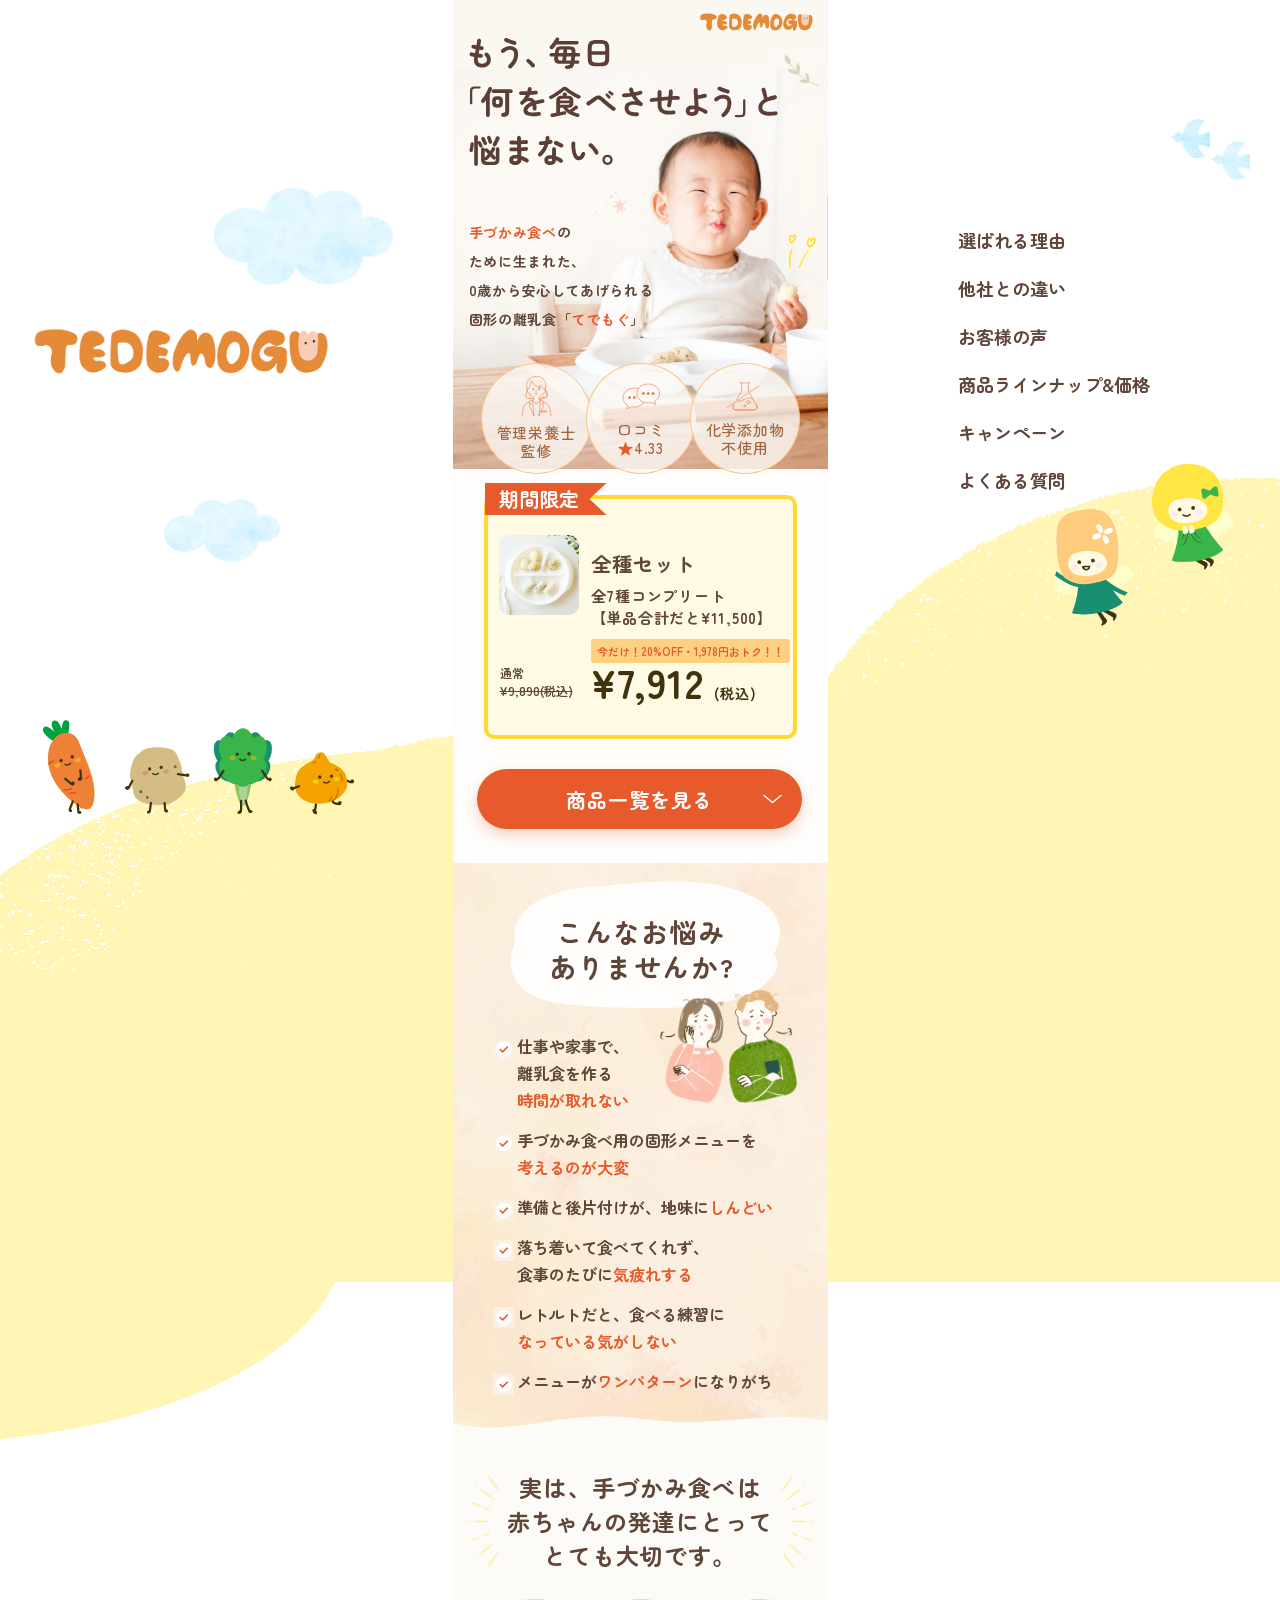
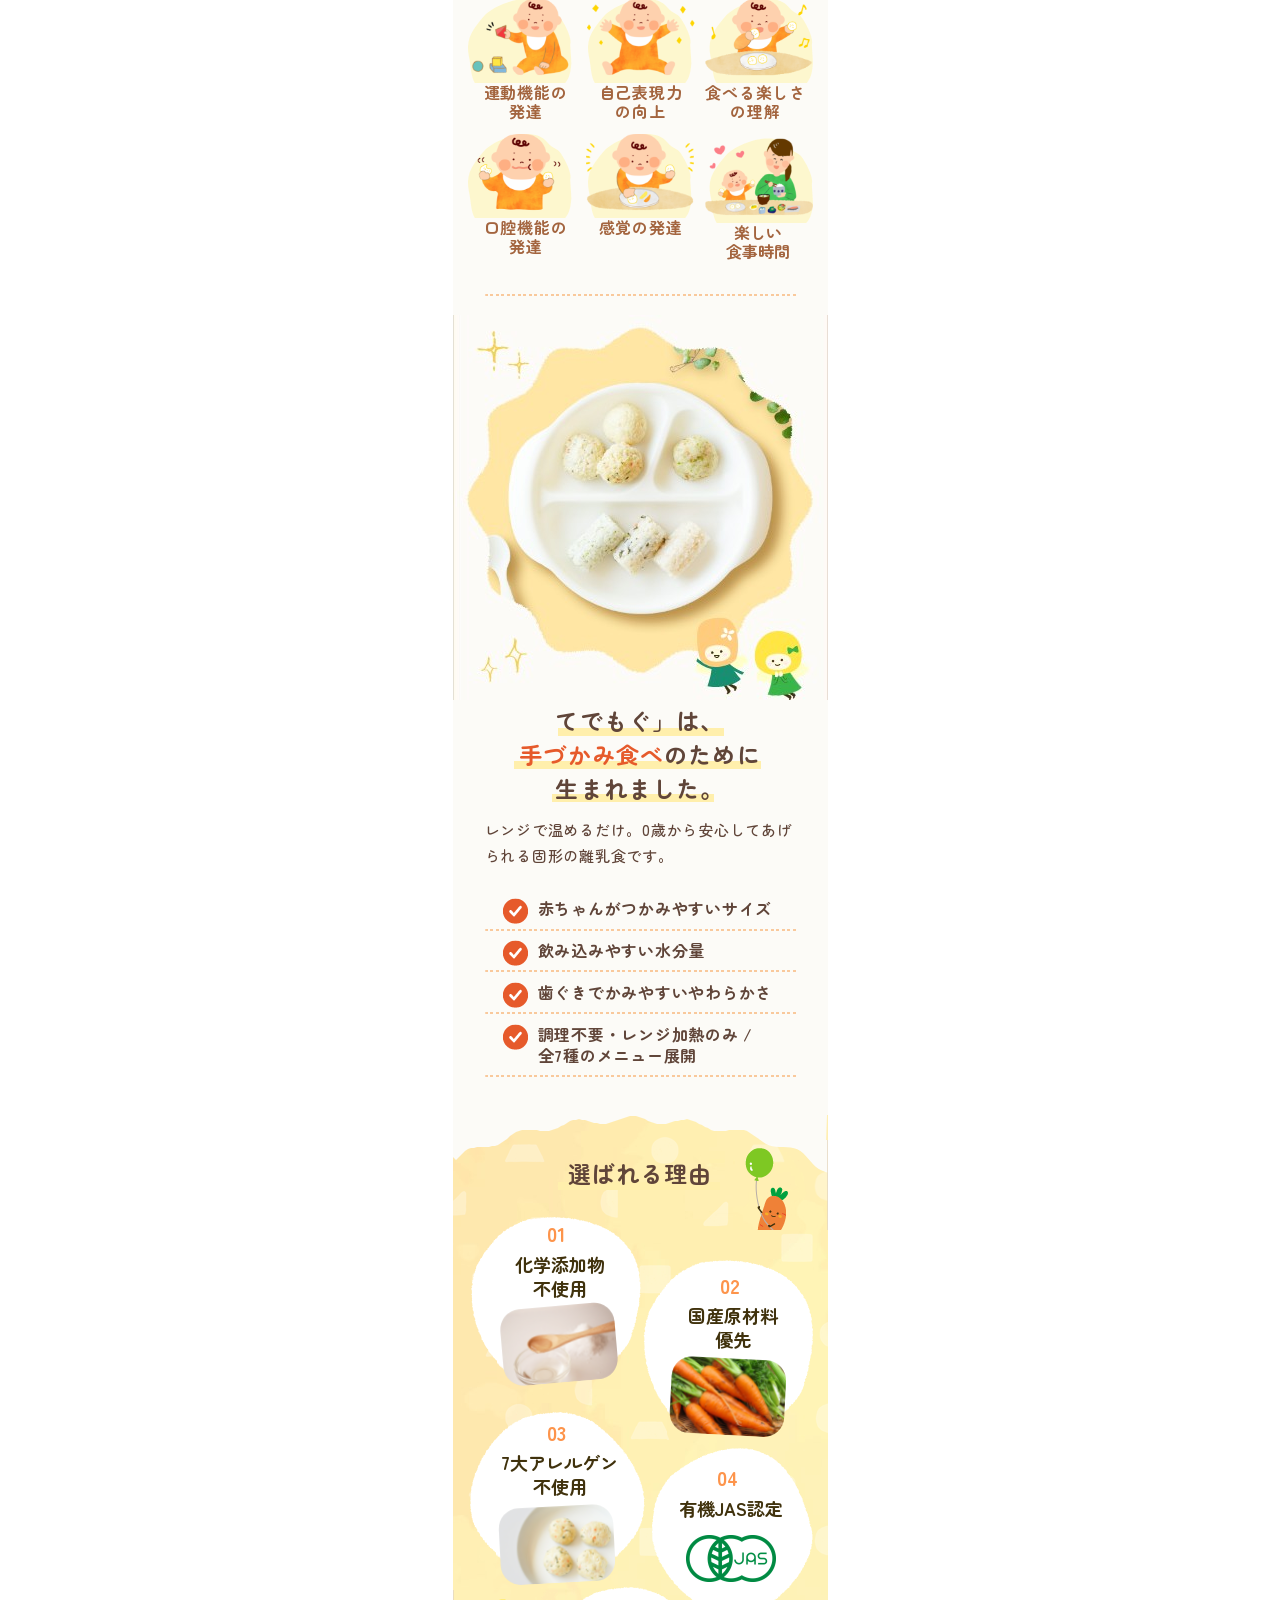
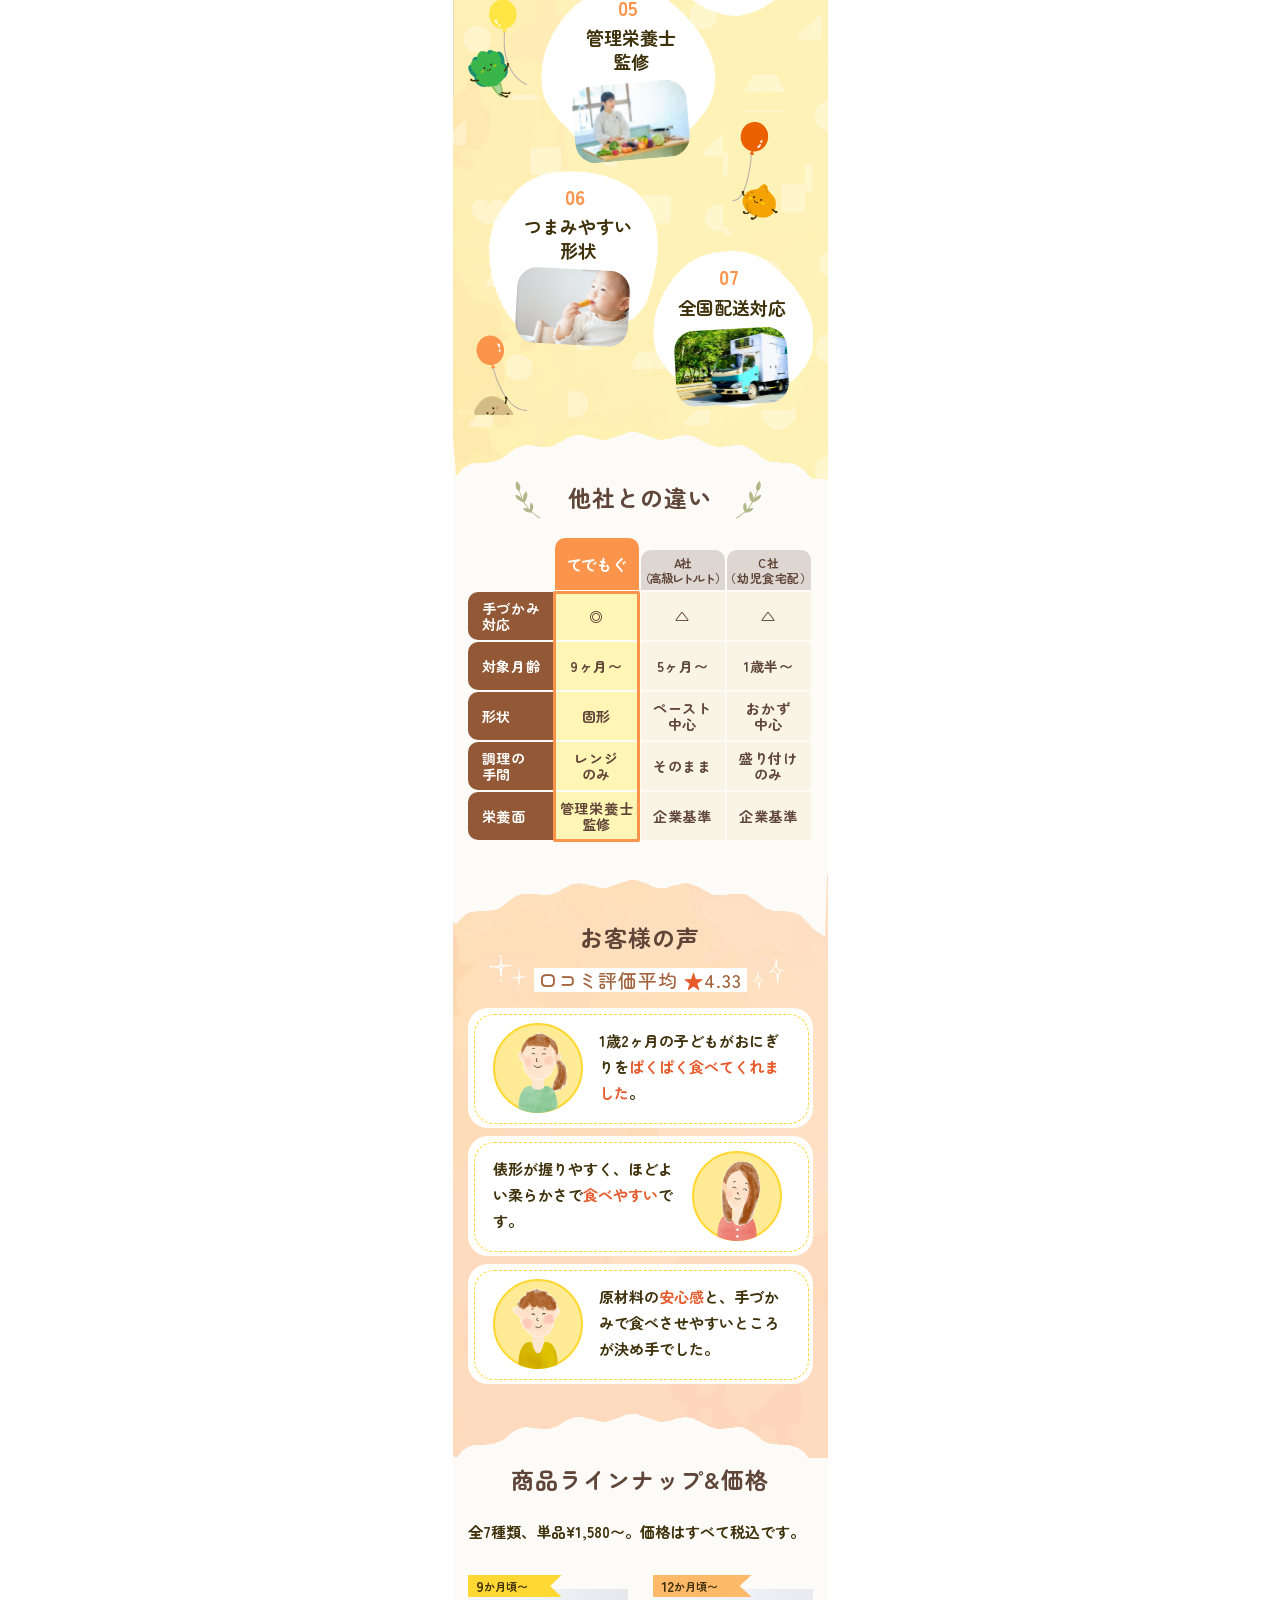
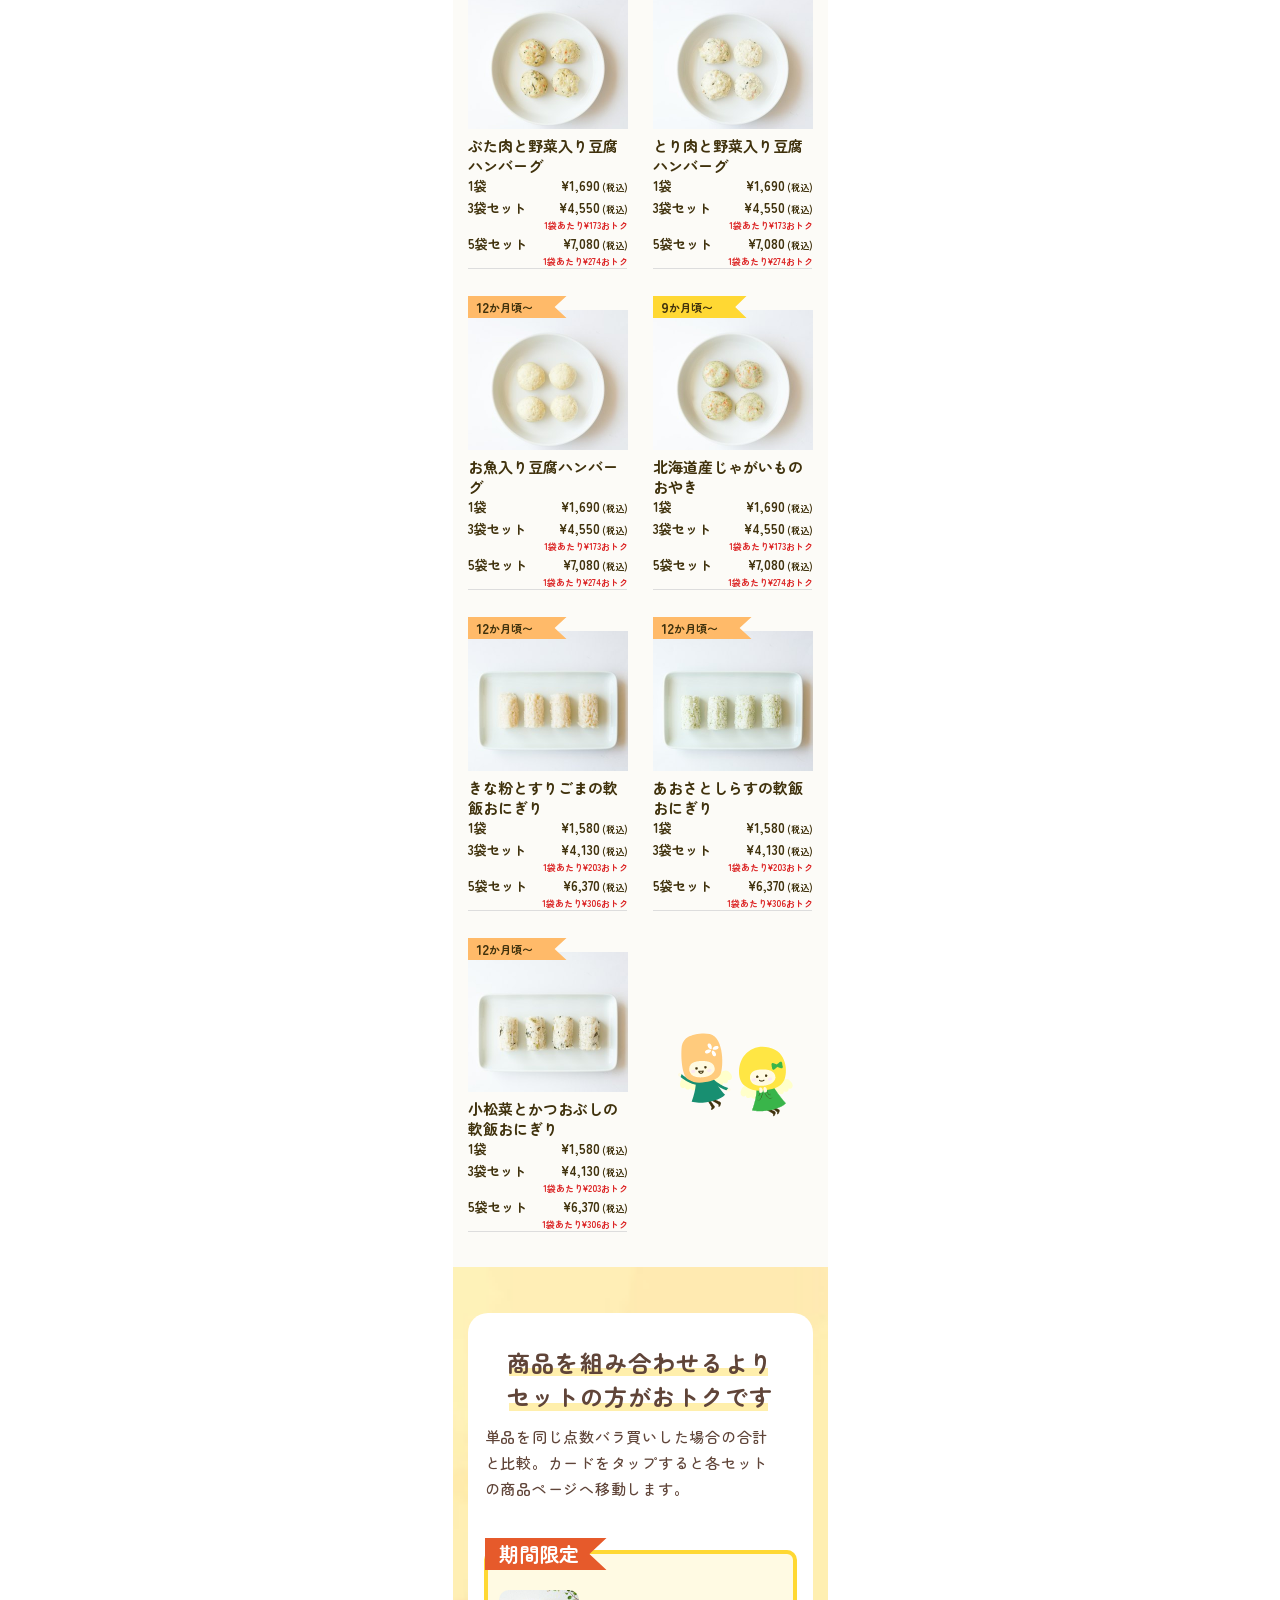
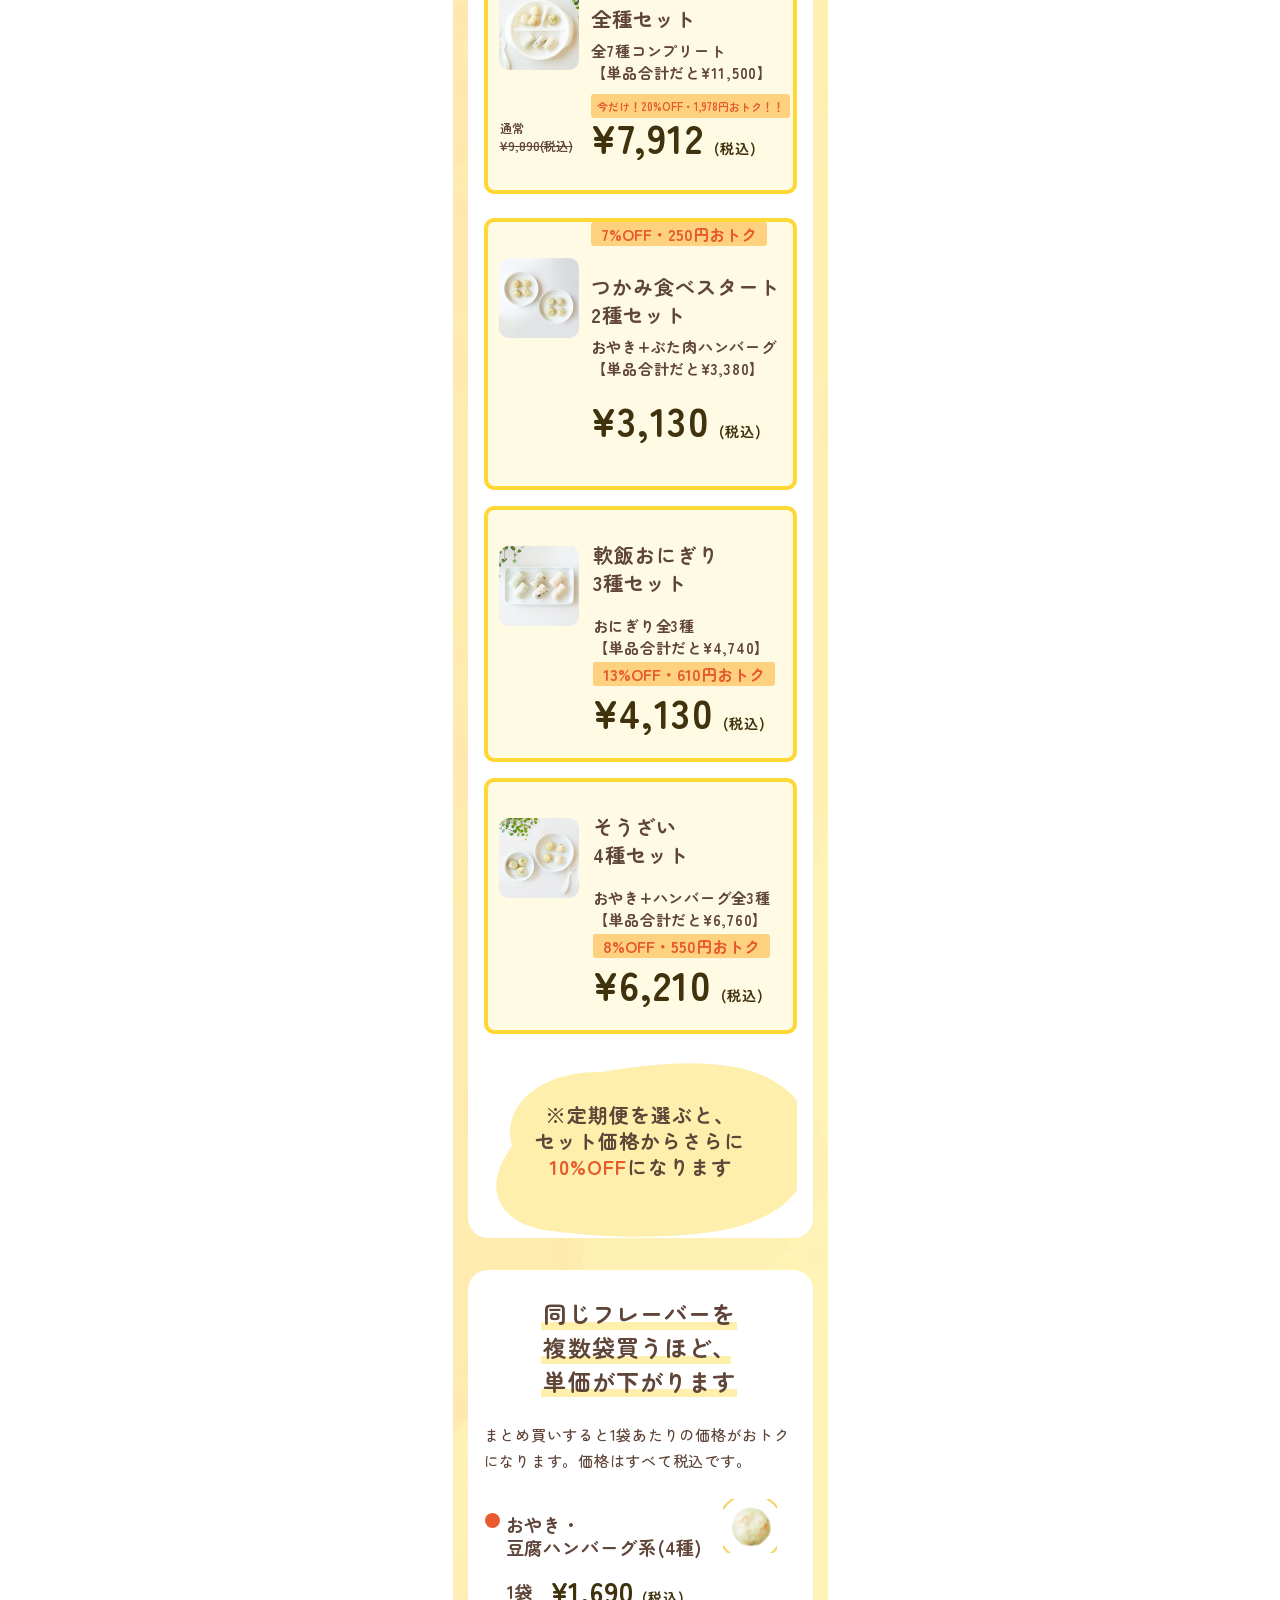
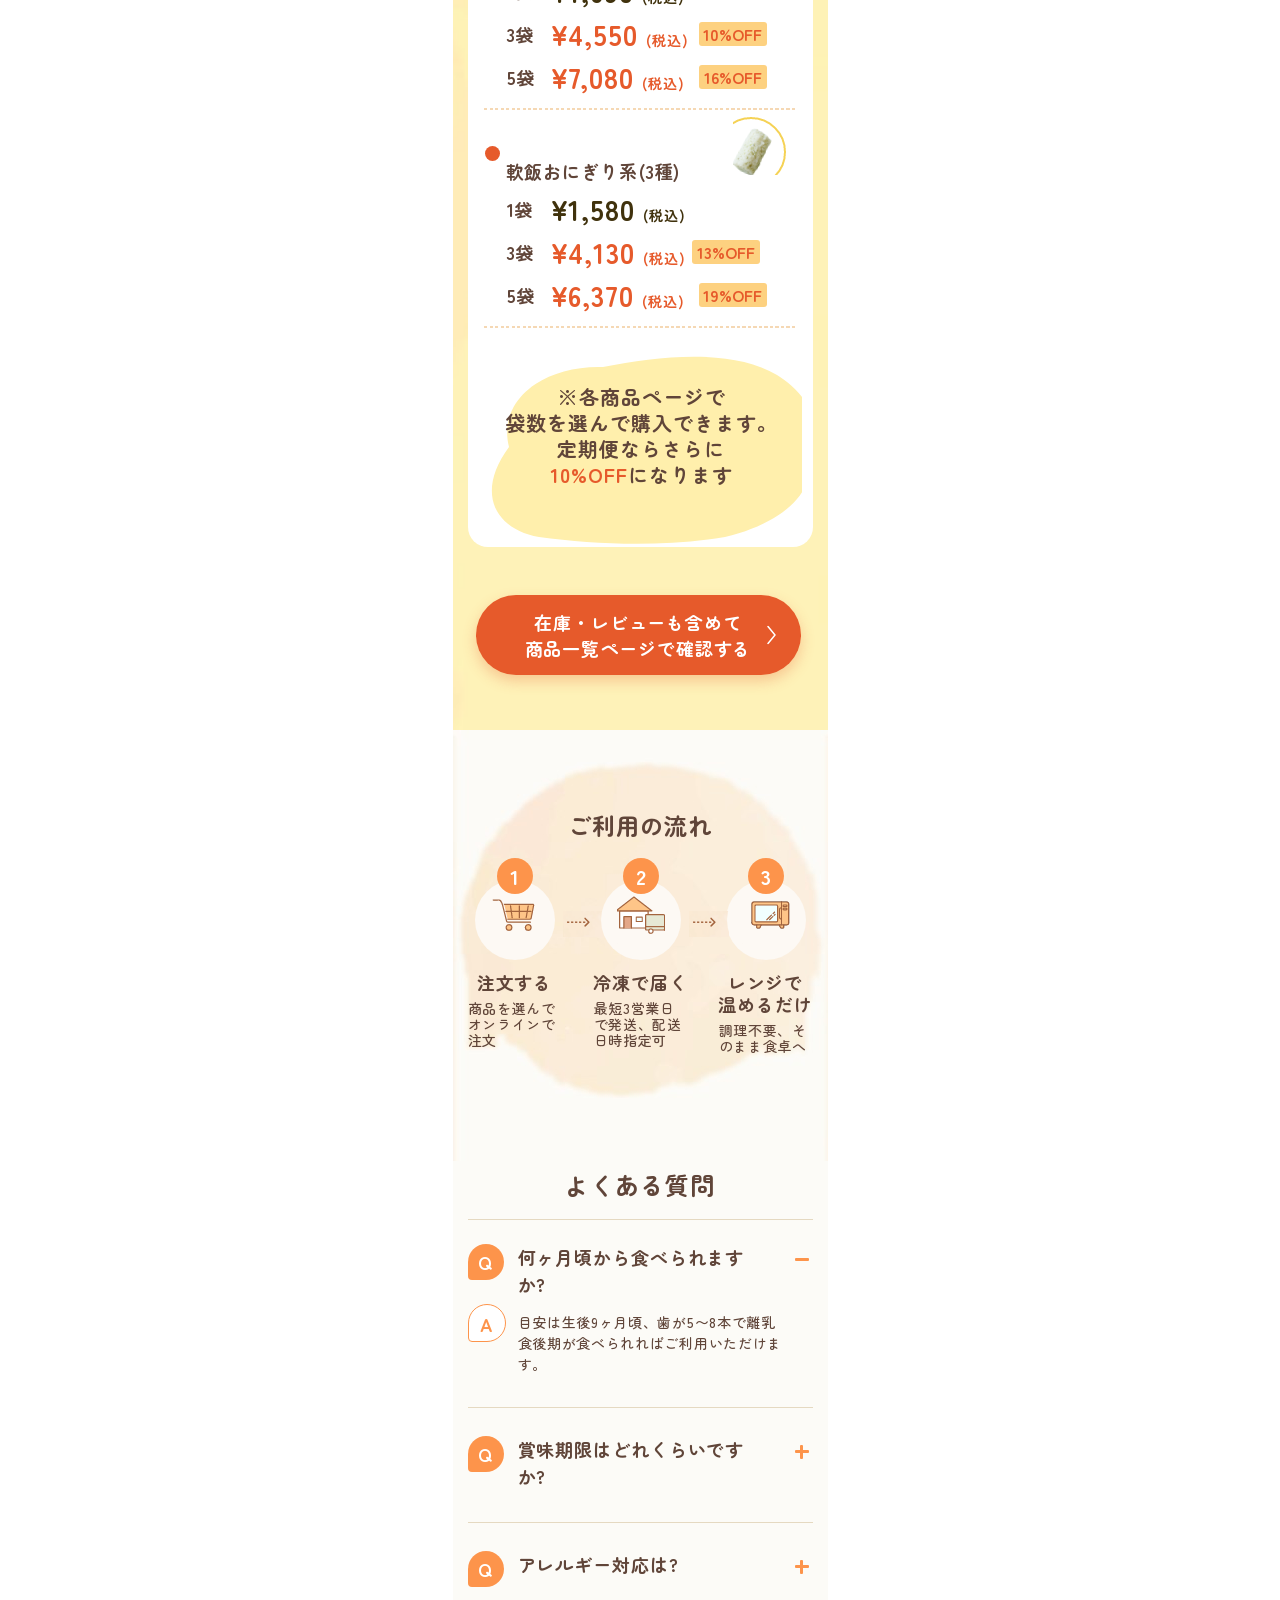
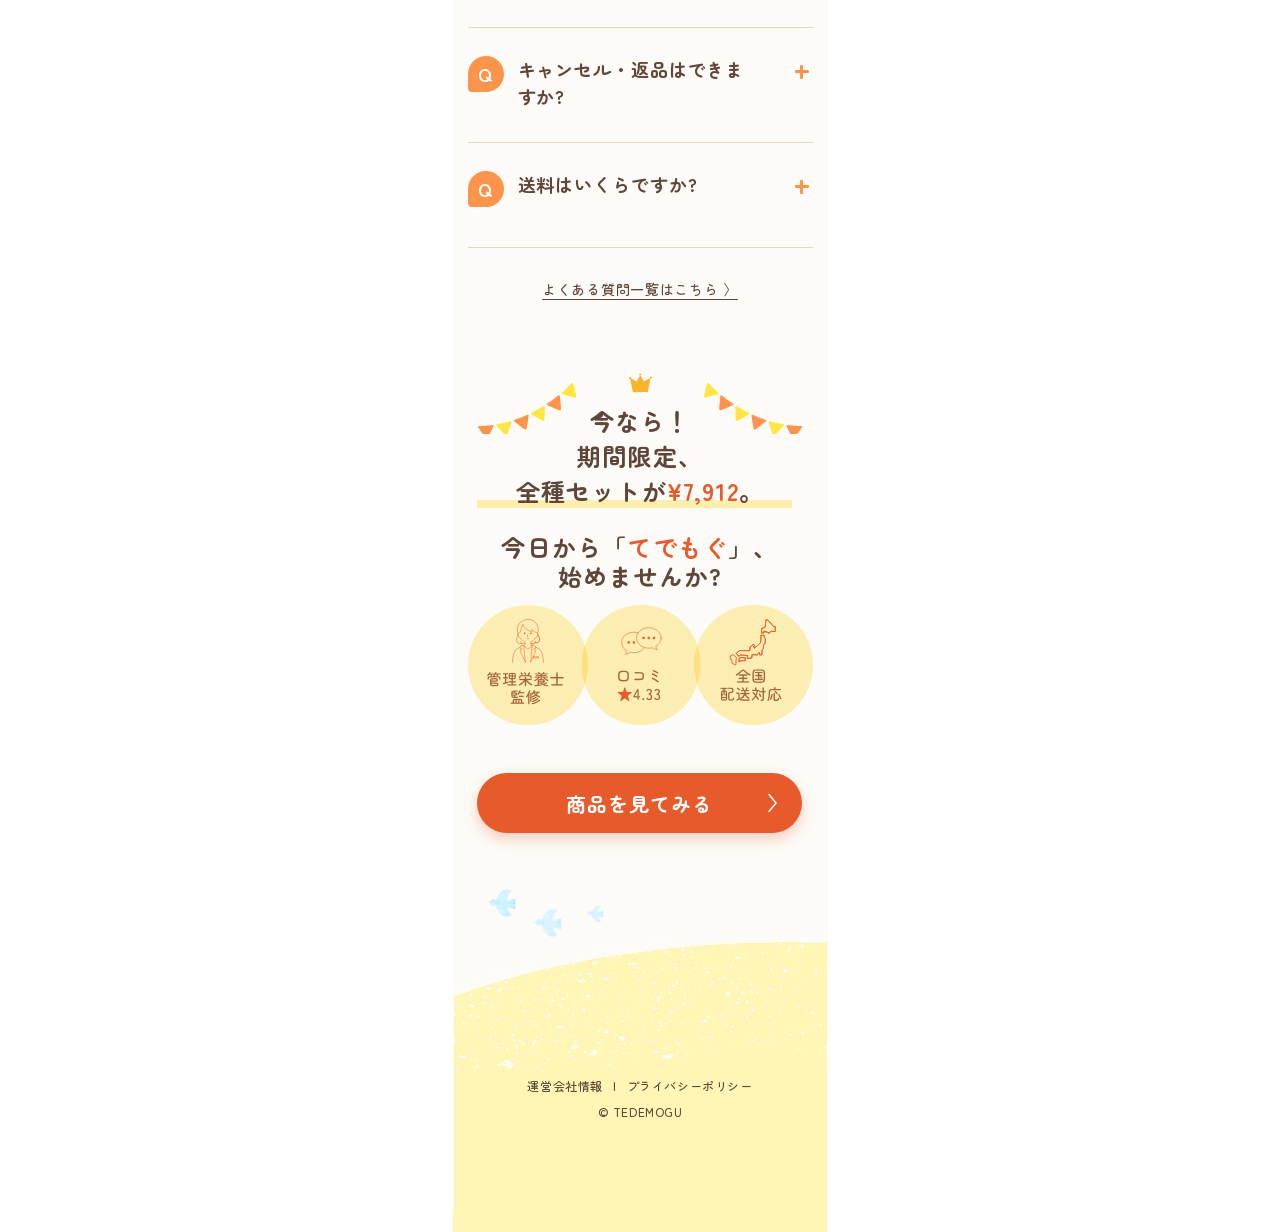
==== commit 0a6e1b9b: "Add files via upload" ====
--- a/local/index.html
+++ b/local/index.html
@@ -6,20 +6,20 @@
 <title>てでもぐ | 0歳からの手づかみ食べ離乳食</title>
 <link rel="preconnect" href="https://fonts.googleapis.com">
 <link rel="preconnect" href="https://fonts.gstatic.com" crossorigin>
-<link rel="stylesheet" href="css/base.css?v=20260828c">
-<link rel="stylesheet" href="css/desktop-deco.css?v=20260828c">
-<link rel="stylesheet" href="css/mv.css?v=20260828c">
-<link rel="stylesheet" href="css/worries.css?v=20260828c">
-<link rel="stylesheet" href="css/importance.css?v=20260828c">
-<link rel="stylesheet" href="css/about.css?v=20260828c">
-<link rel="stylesheet" href="css/reasons.css?v=20260828c">
-<link rel="stylesheet" href="css/compare.css?v=20260828c">
-<link rel="stylesheet" href="css/voice.css?v=20260828c">
-<link rel="stylesheet" href="css/lineup.css?v=20260828c">
-<link rel="stylesheet" href="css/sets.css?v=20260828c">
-<link rel="stylesheet" href="css/flow.css?v=20260828c">
-<link rel="stylesheet" href="css/faq.css?v=20260828c">
-<link rel="stylesheet" href="css/final.css?v=20260828c">
+<link rel="stylesheet" href="css/base.css?v=20260828e">
+<link rel="stylesheet" href="css/desktop-deco.css?v=20260828e">
+<link rel="stylesheet" href="css/mv.css?v=20260828e">
+<link rel="stylesheet" href="css/worries.css?v=20260828e">
+<link rel="stylesheet" href="css/importance.css?v=20260828e">
+<link rel="stylesheet" href="css/about.css?v=20260828e">
+<link rel="stylesheet" href="css/reasons.css?v=20260828e">
+<link rel="stylesheet" href="css/compare.css?v=20260828e">
+<link rel="stylesheet" href="css/voice.css?v=20260828e">
+<link rel="stylesheet" href="css/lineup.css?v=20260828e">
+<link rel="stylesheet" href="css/sets.css?v=20260828e">
+<link rel="stylesheet" href="css/flow.css?v=20260828e">
+<link rel="stylesheet" href="css/faq.css?v=20260828e">
+<link rel="stylesheet" href="css/final.css?v=20260828e">
 </head>
 <body>
 <div class="page">
@@ -359,6 +359,7 @@
         <img class="thumb" src="assets/sets/set-starter.jpg" alt="つかみ食べスタート2種セット">
         <p class="name">つかみ食べスタート<br>2種セット</p>
         <p class="desc">おやき+ぶた肉ハンバーグ<br>【単品合計だと¥3,380】</p>
+        <span class="off">7%OFF・250円おトク</span>
         <p class="now">¥3,130<span class="tax">(税込)</span></p>
       </a>
 
@@ -533,6 +534,6 @@
   </div>
 </div>
 
-<script src="js/faq.js?v=20260828c" defer></script>
+<script src="js/faq.js?v=20260828e" defer></script>
 </body>
 </html>
--- a/local/css/mv.css
+++ b/local/css/mv.css
@@ -224,11 +224,11 @@
   align-items: center;
   justify-content: center;
   height: 24px;
-  padding: 0 10px;
+  padding: 0 6px;
   background: rgb(253, 209, 128);
   border-radius: 3px;
   color: var(--orange);
-  font-size: 16px;
+  font-size: 11px;
   font-weight: 700;
   line-height: 24px;
   white-space: nowrap;
--- a/local/css/sets.css
+++ b/local/css/sets.css
@@ -184,7 +184,11 @@
 
 /* per-card vertical rhythm (offsets inside each card) */
 .set-card:nth-of-type(1) .desc { top: 86px; }
-.set-card:nth-of-type(1) .off  { top: 140px; }
+.set-card:nth-of-type(1) .off  {
+  top: 140px;
+  font-size: 11px;
+  padding: 0 6px;
+}
 .set-card:nth-of-type(1) .was  { top: 165px; }
 .set-card:nth-of-type(1) .now  { top: 160px; }
 
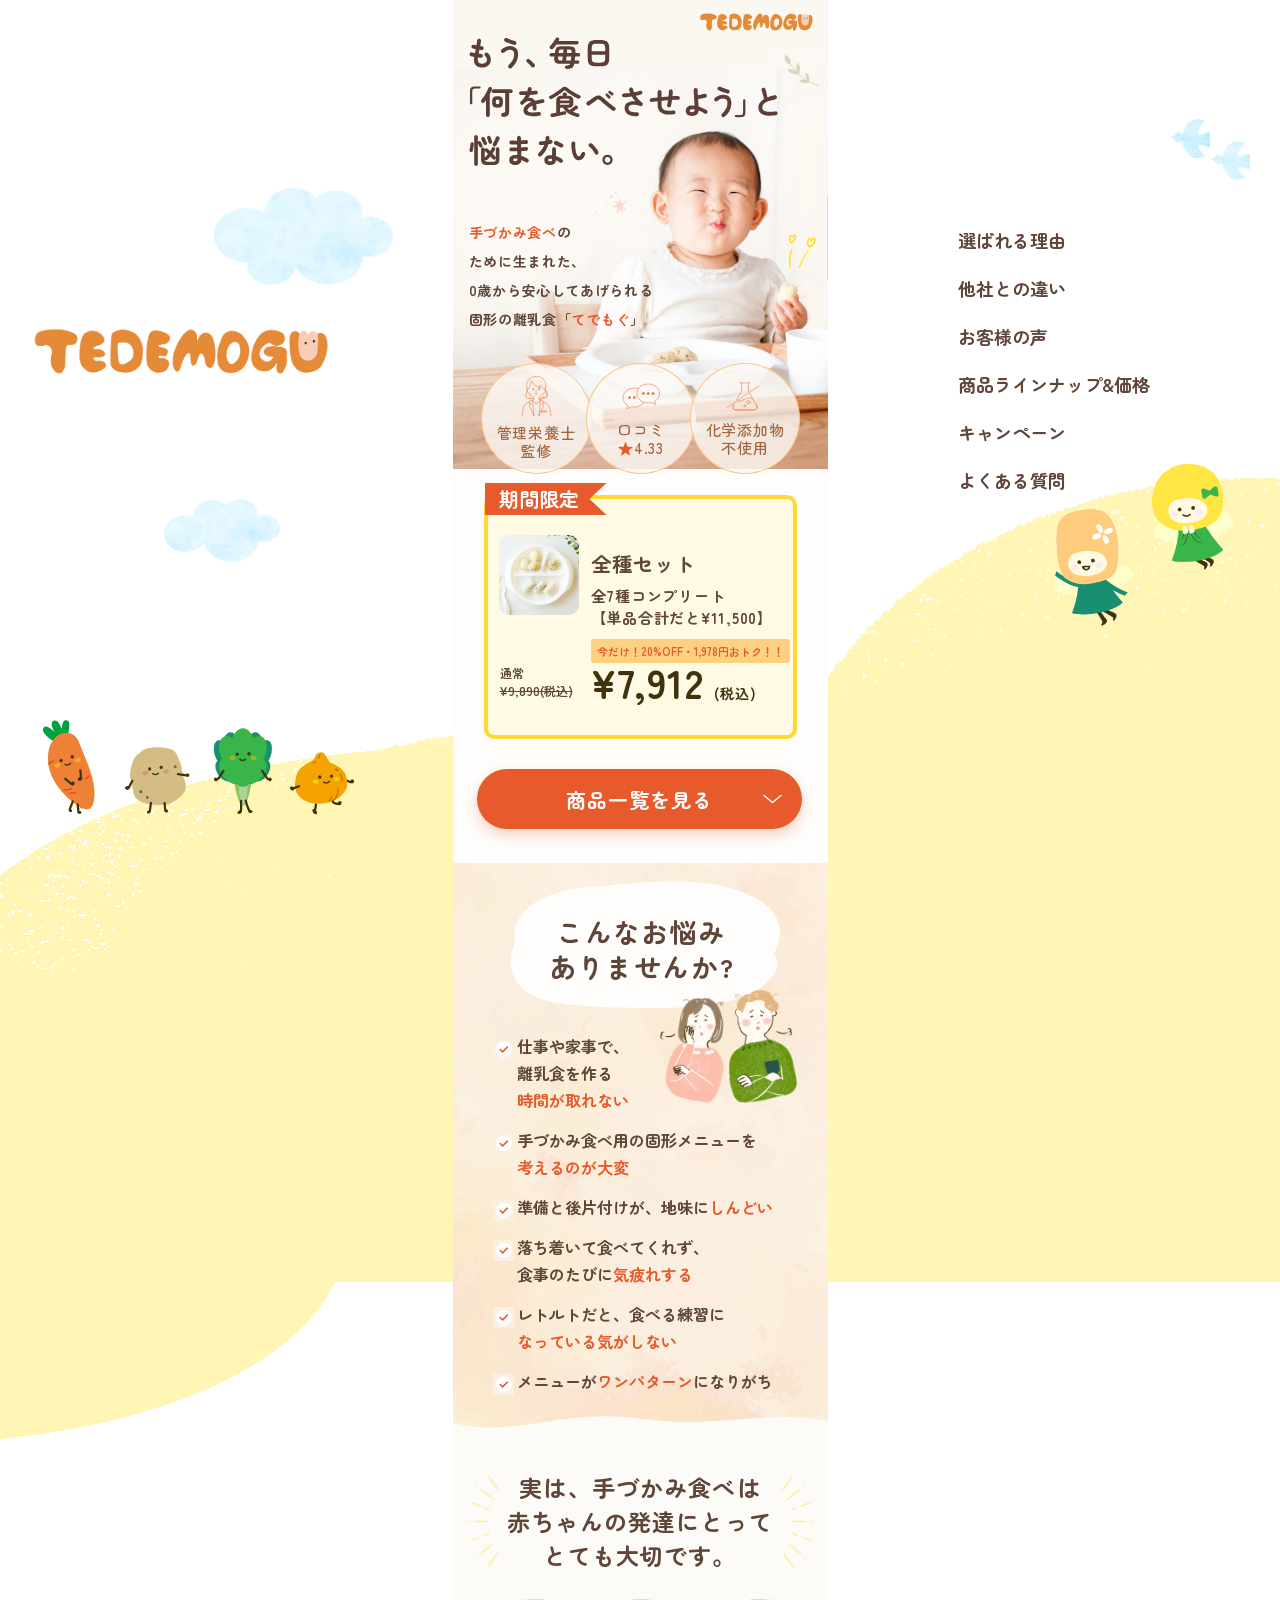
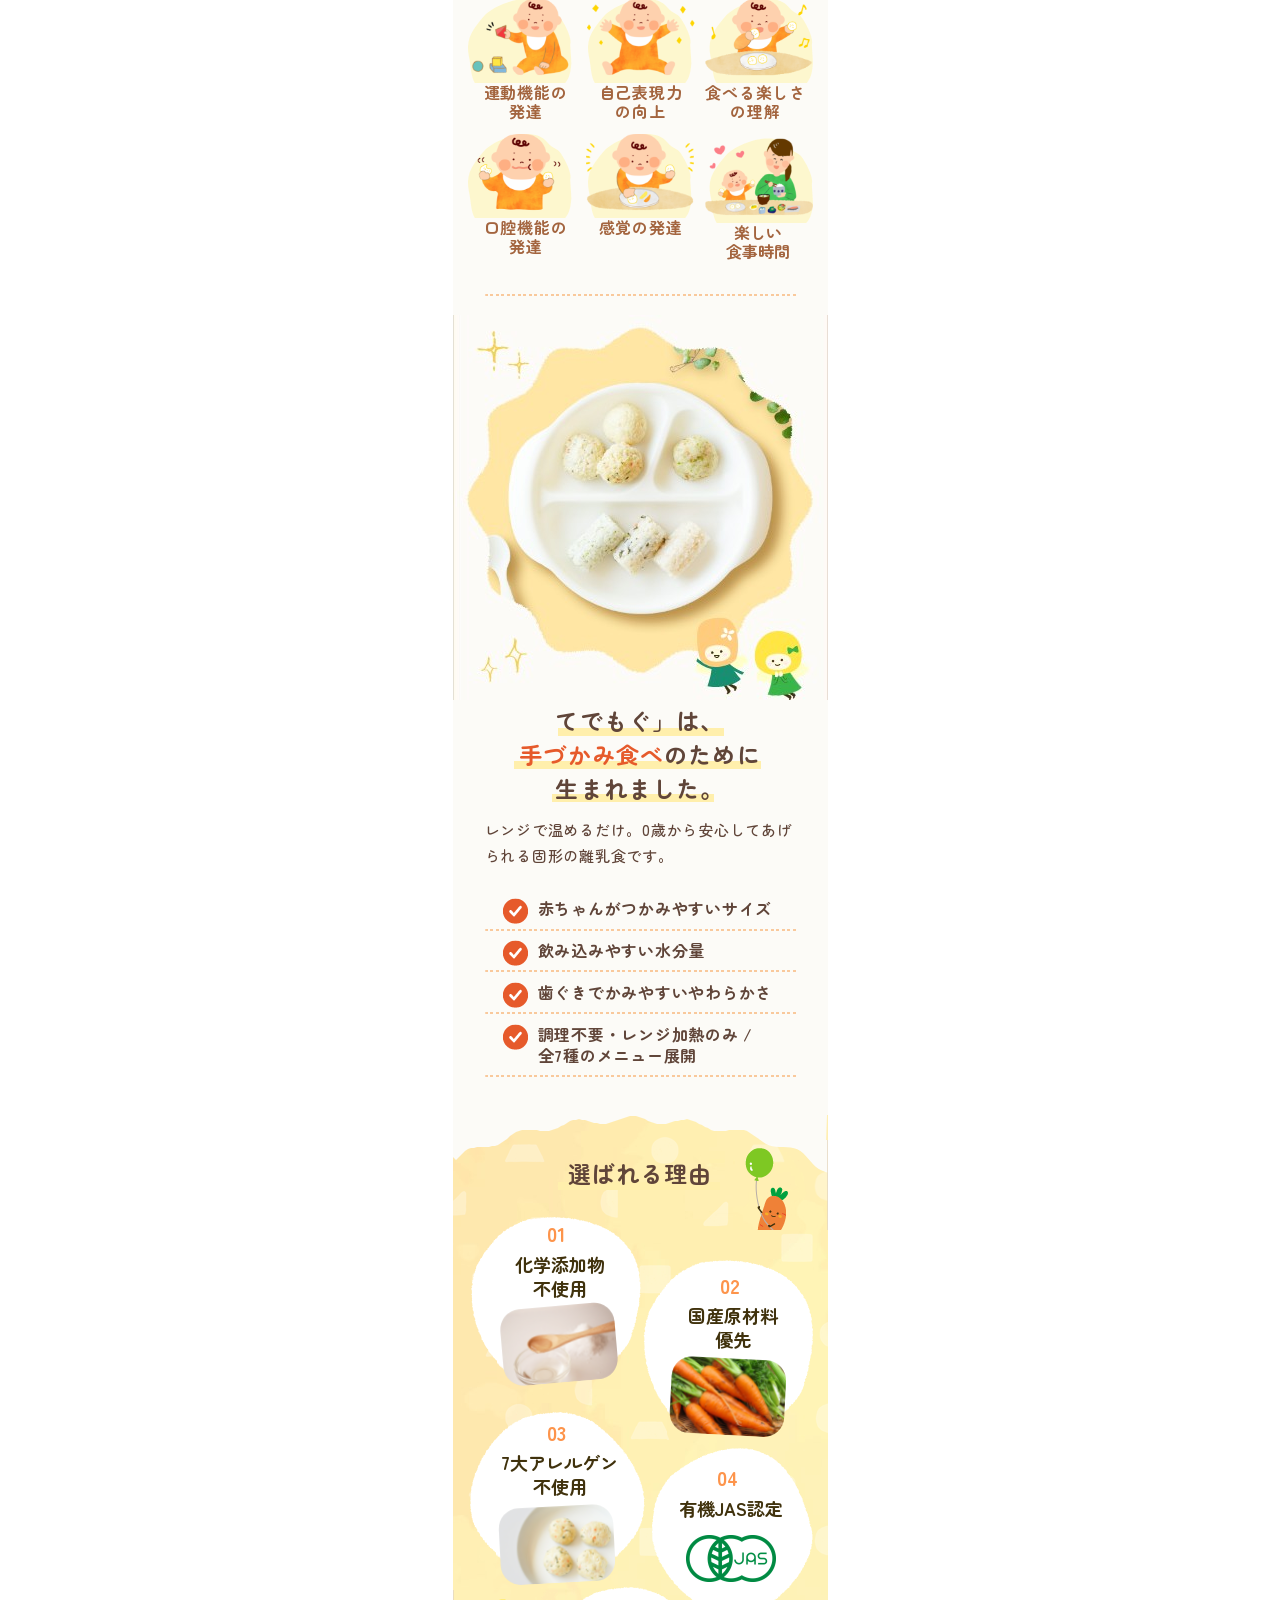
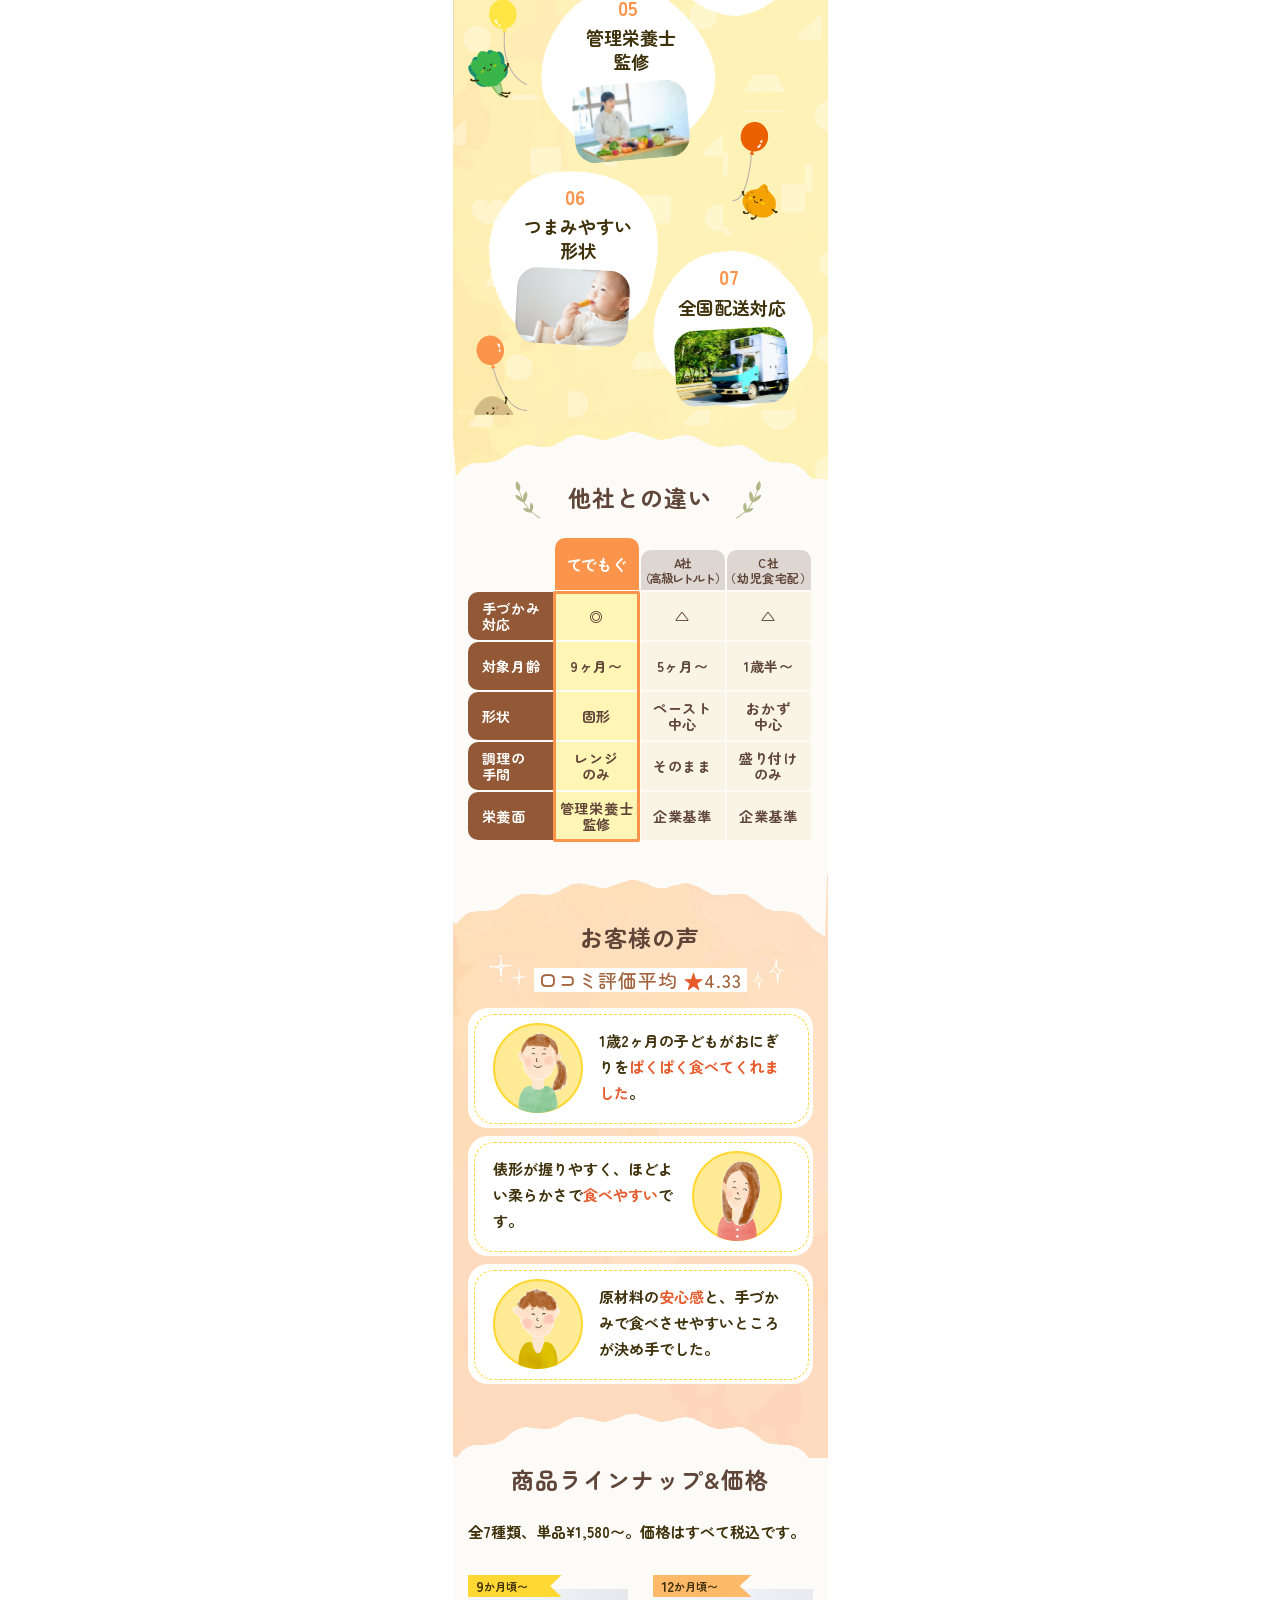
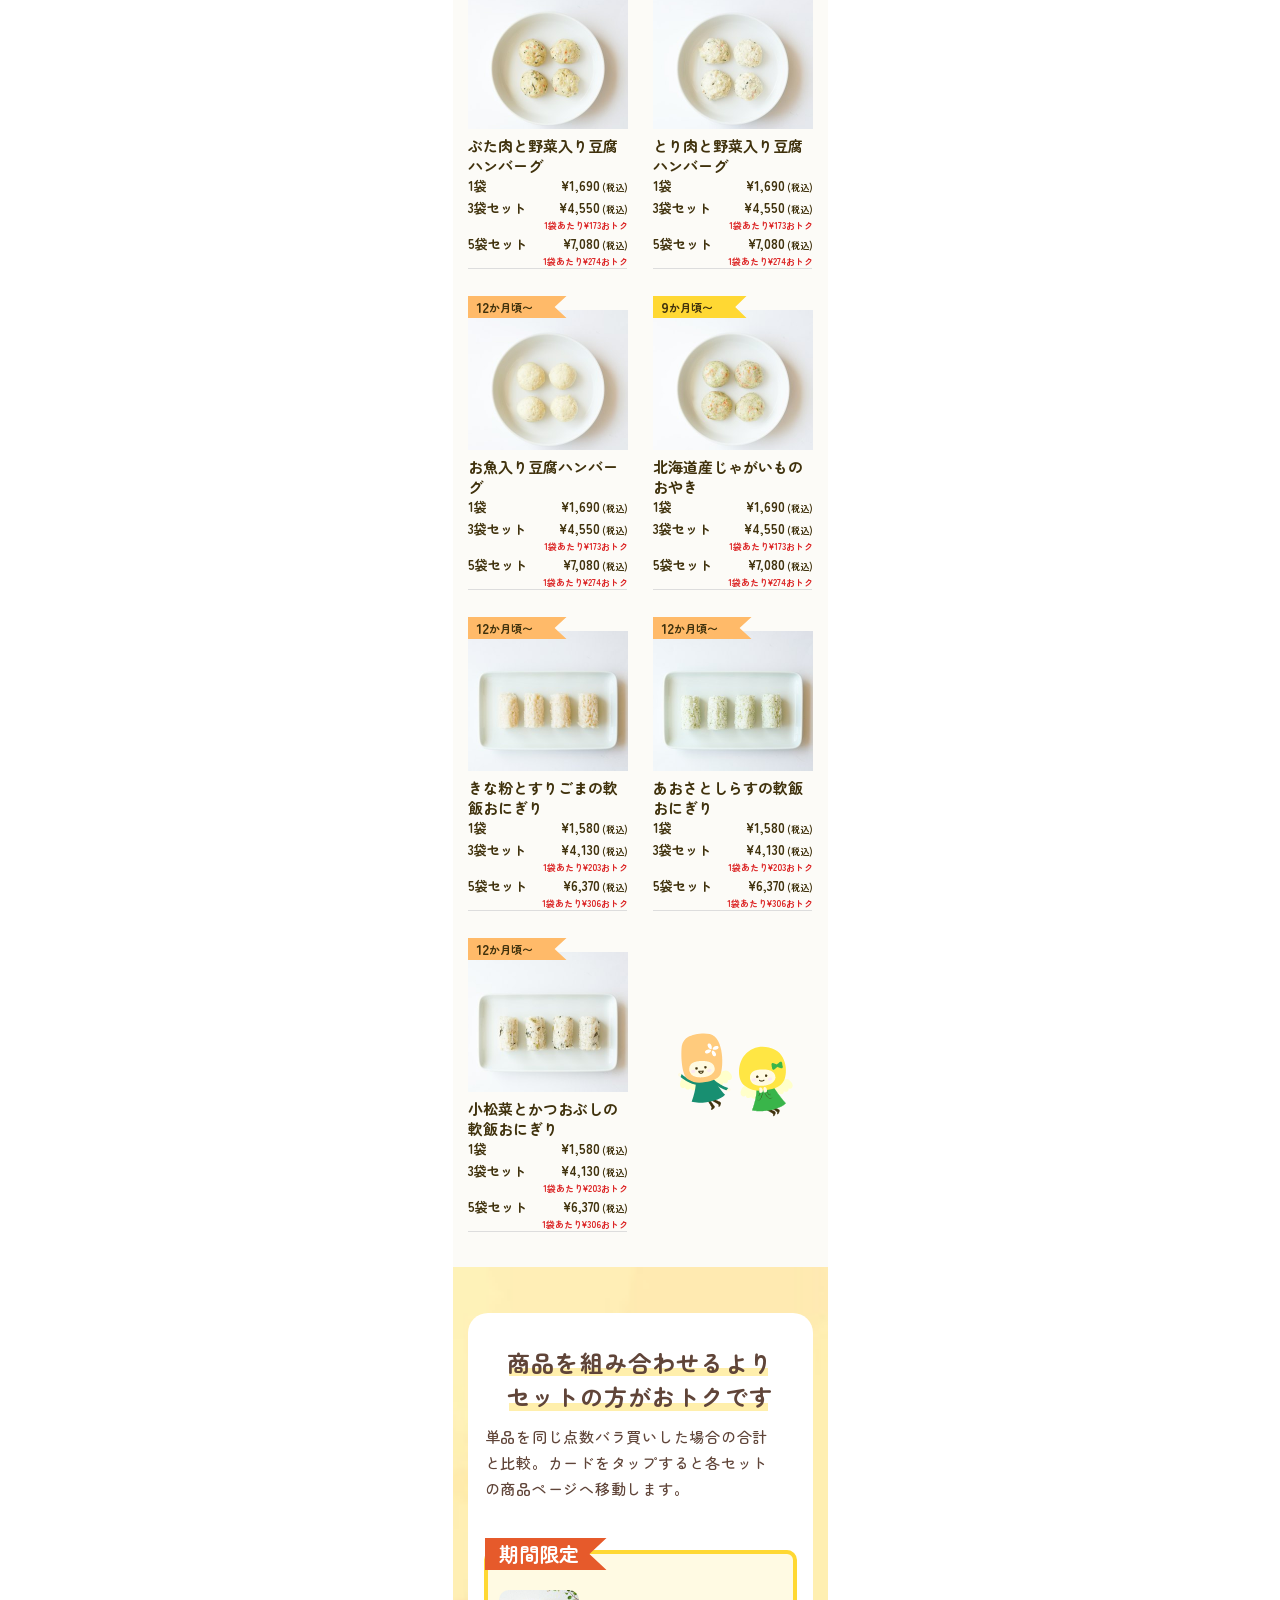
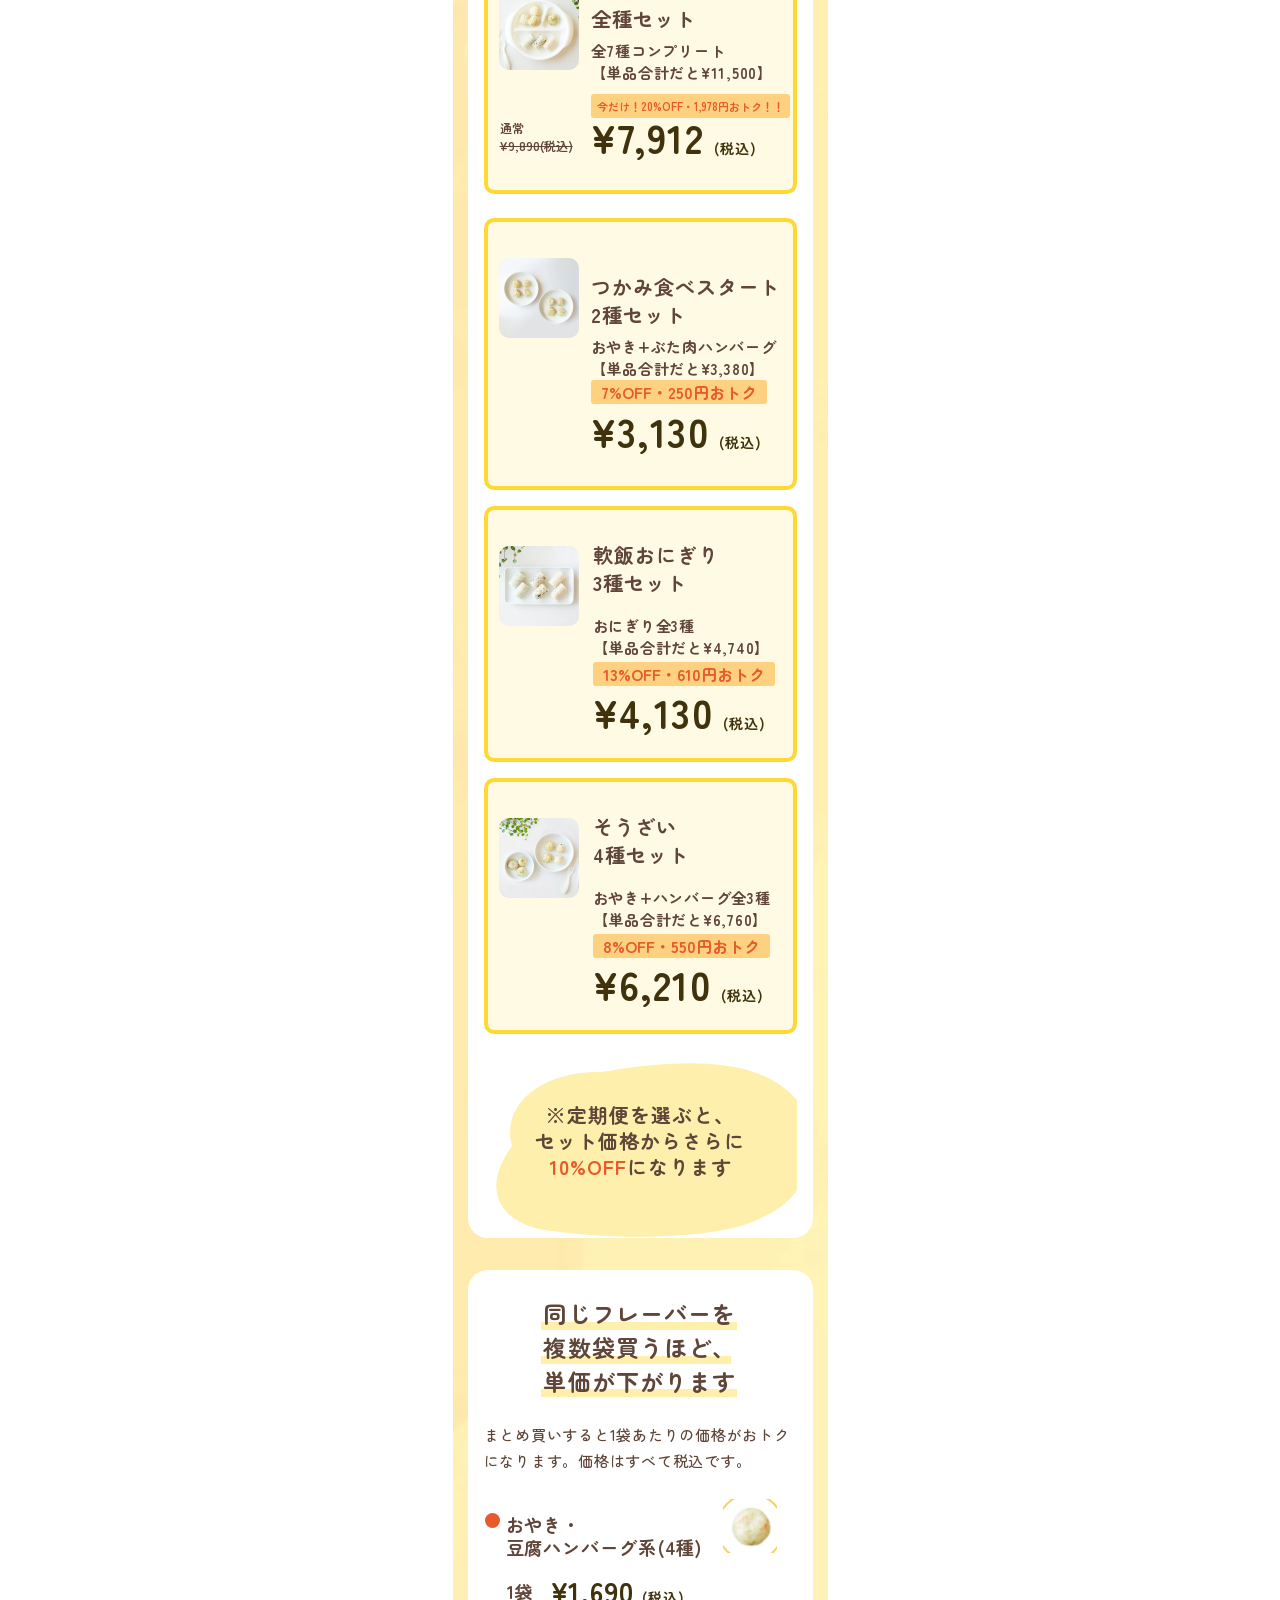
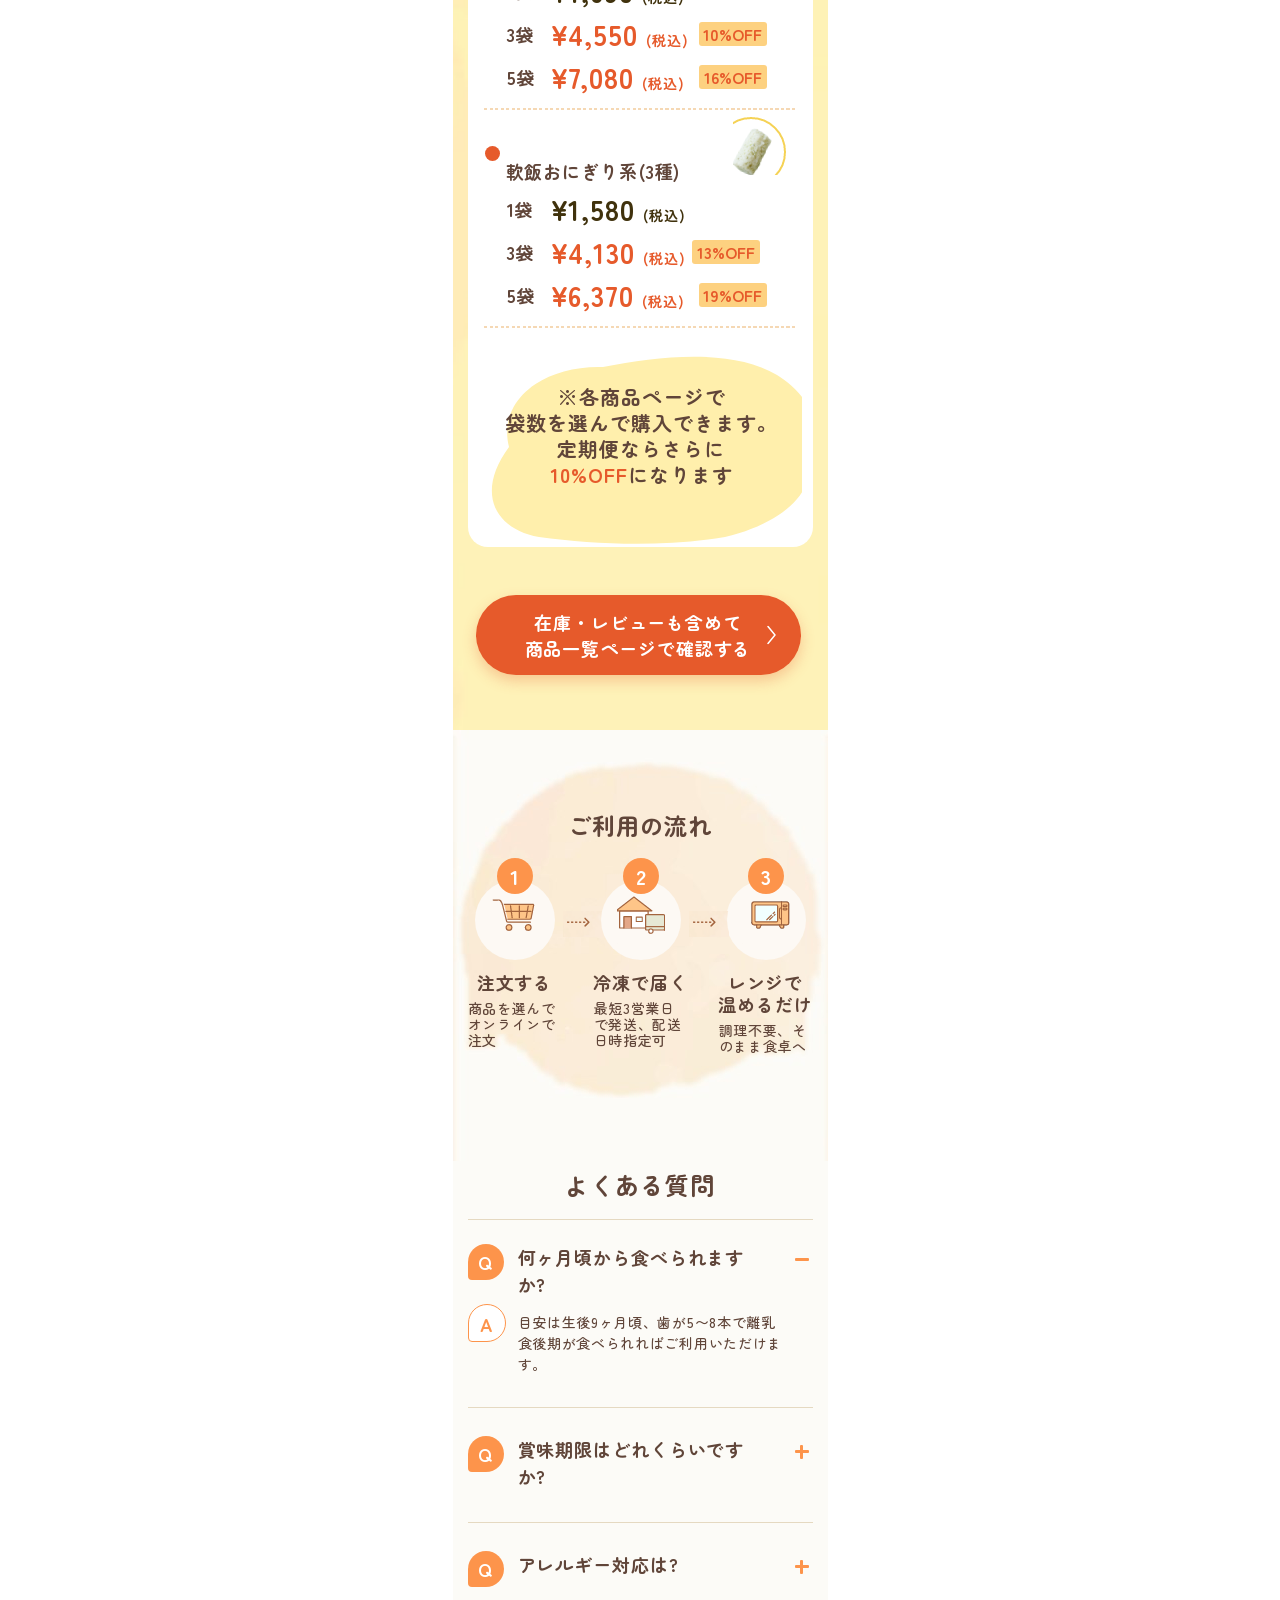
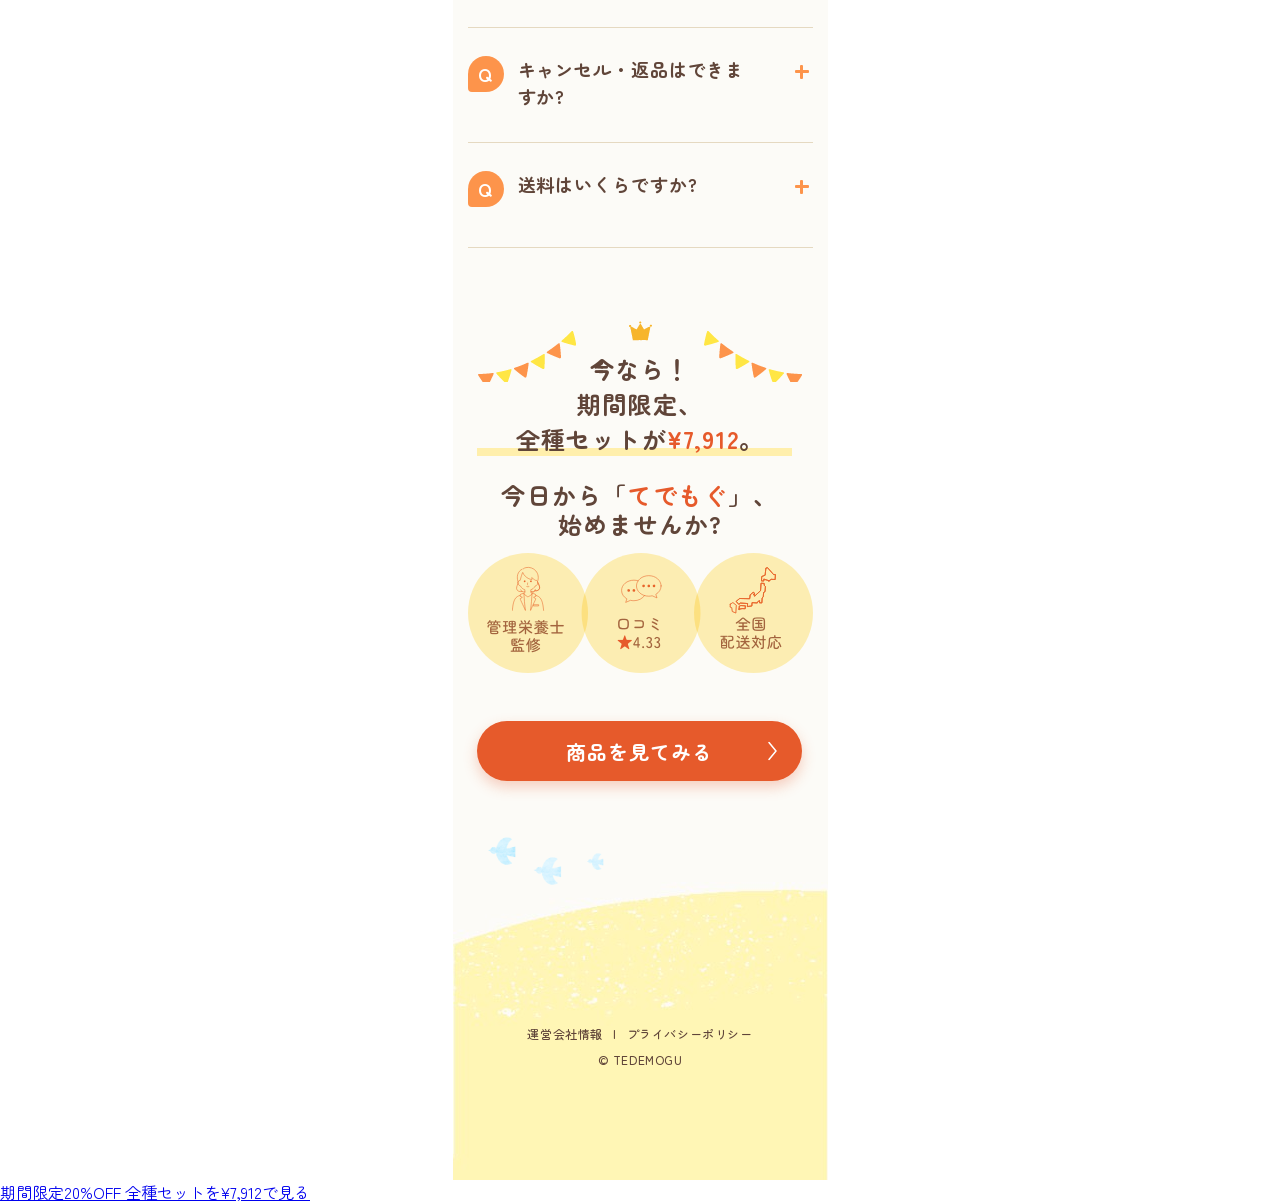
==== commit d5974848: "Remove the FAQ list link and add a sticky bottom CTA bar" ====
--- a/local/index.html
+++ b/local/index.html
@@ -6,20 +6,21 @@
 <title>てでもぐ | 0歳からの手づかみ食べ離乳食</title>
 <link rel="preconnect" href="https://fonts.googleapis.com">
 <link rel="preconnect" href="https://fonts.gstatic.com" crossorigin>
-<link rel="stylesheet" href="css/base.css?v=20260828e">
-<link rel="stylesheet" href="css/desktop-deco.css?v=20260828e">
-<link rel="stylesheet" href="css/mv.css?v=20260828e">
-<link rel="stylesheet" href="css/worries.css?v=20260828e">
-<link rel="stylesheet" href="css/importance.css?v=20260828e">
-<link rel="stylesheet" href="css/about.css?v=20260828e">
-<link rel="stylesheet" href="css/reasons.css?v=20260828e">
-<link rel="stylesheet" href="css/compare.css?v=20260828e">
-<link rel="stylesheet" href="css/voice.css?v=20260828e">
-<link rel="stylesheet" href="css/lineup.css?v=20260828e">
-<link rel="stylesheet" href="css/sets.css?v=20260828e">
-<link rel="stylesheet" href="css/flow.css?v=20260828e">
-<link rel="stylesheet" href="css/faq.css?v=20260828e">
-<link rel="stylesheet" href="css/final.css?v=20260828e">
+<link rel="stylesheet" href="css/base.css?v=20260908a">
+<link rel="stylesheet" href="css/desktop-deco.css?v=20260908a">
+<link rel="stylesheet" href="css/mv.css?v=20260908a">
+<link rel="stylesheet" href="css/worries.css?v=20260908a">
+<link rel="stylesheet" href="css/importance.css?v=20260908a">
+<link rel="stylesheet" href="css/about.css?v=20260908a">
+<link rel="stylesheet" href="css/reasons.css?v=20260908a">
+<link rel="stylesheet" href="css/compare.css?v=20260908a">
+<link rel="stylesheet" href="css/voice.css?v=20260908a">
+<link rel="stylesheet" href="css/lineup.css?v=20260908a">
+<link rel="stylesheet" href="css/sets.css?v=20260908a">
+<link rel="stylesheet" href="css/flow.css?v=20260908a">
+<link rel="stylesheet" href="css/faq.css?v=20260908a">
+<link rel="stylesheet" href="css/final.css?v=20260908a">
+<link rel="stylesheet" href="css/sticky-cta.css?v=20260908a">
 </head>
 <body>
 <div class="page">
@@ -497,8 +498,6 @@
           <p class="answer">全国一律¥1,100(税込)です。¥10,000以上のご注文で送料無料になります</p>
         </details>
       </div>
-
-      <a class="faq-more" href="https://shop.eatbyhand.co.jp/pages/faq">よくある質問一覧はこちら 〉</a>
     </section>
 
     <section class="final" id="final">
@@ -532,8 +531,16 @@
     </section>
 
   </div>
+
+  <div class="sticky-cta" id="stickyCta">
+    <a href="https://shop.eatbyhand.co.jp/discount/allset7912?redirect=%2Fproducts%2Fassortment">
+      <span class="badge">期間限定20%OFF</span>
+      <span class="text">全種セットを¥7,912で見る</span>
+    </a>
+  </div>
 </div>
 
-<script src="js/faq.js?v=20260828e" defer></script>
+<script src="js/faq.js?v=20260908a" defer></script>
+<script src="js/sticky-cta.js?v=20260908a" defer></script>
 </body>
 </html>
--- a/local/css/sets.css
+++ b/local/css/sets.css
@@ -194,7 +194,8 @@
 
 .set-card:nth-of-type(2) .name { line-height: 28px; }
 .set-card:nth-of-type(2) .desc { top: 114px; }
-.set-card:nth-of-type(2) .now  { top: 175px; }
+.set-card:nth-of-type(2) .off  { top: 158px; }
+.set-card:nth-of-type(2) .now  { top: 186px; }
 
 .set-card:nth-of-type(3) .name,
 .set-card:nth-of-type(4) .name { top: 31px; }
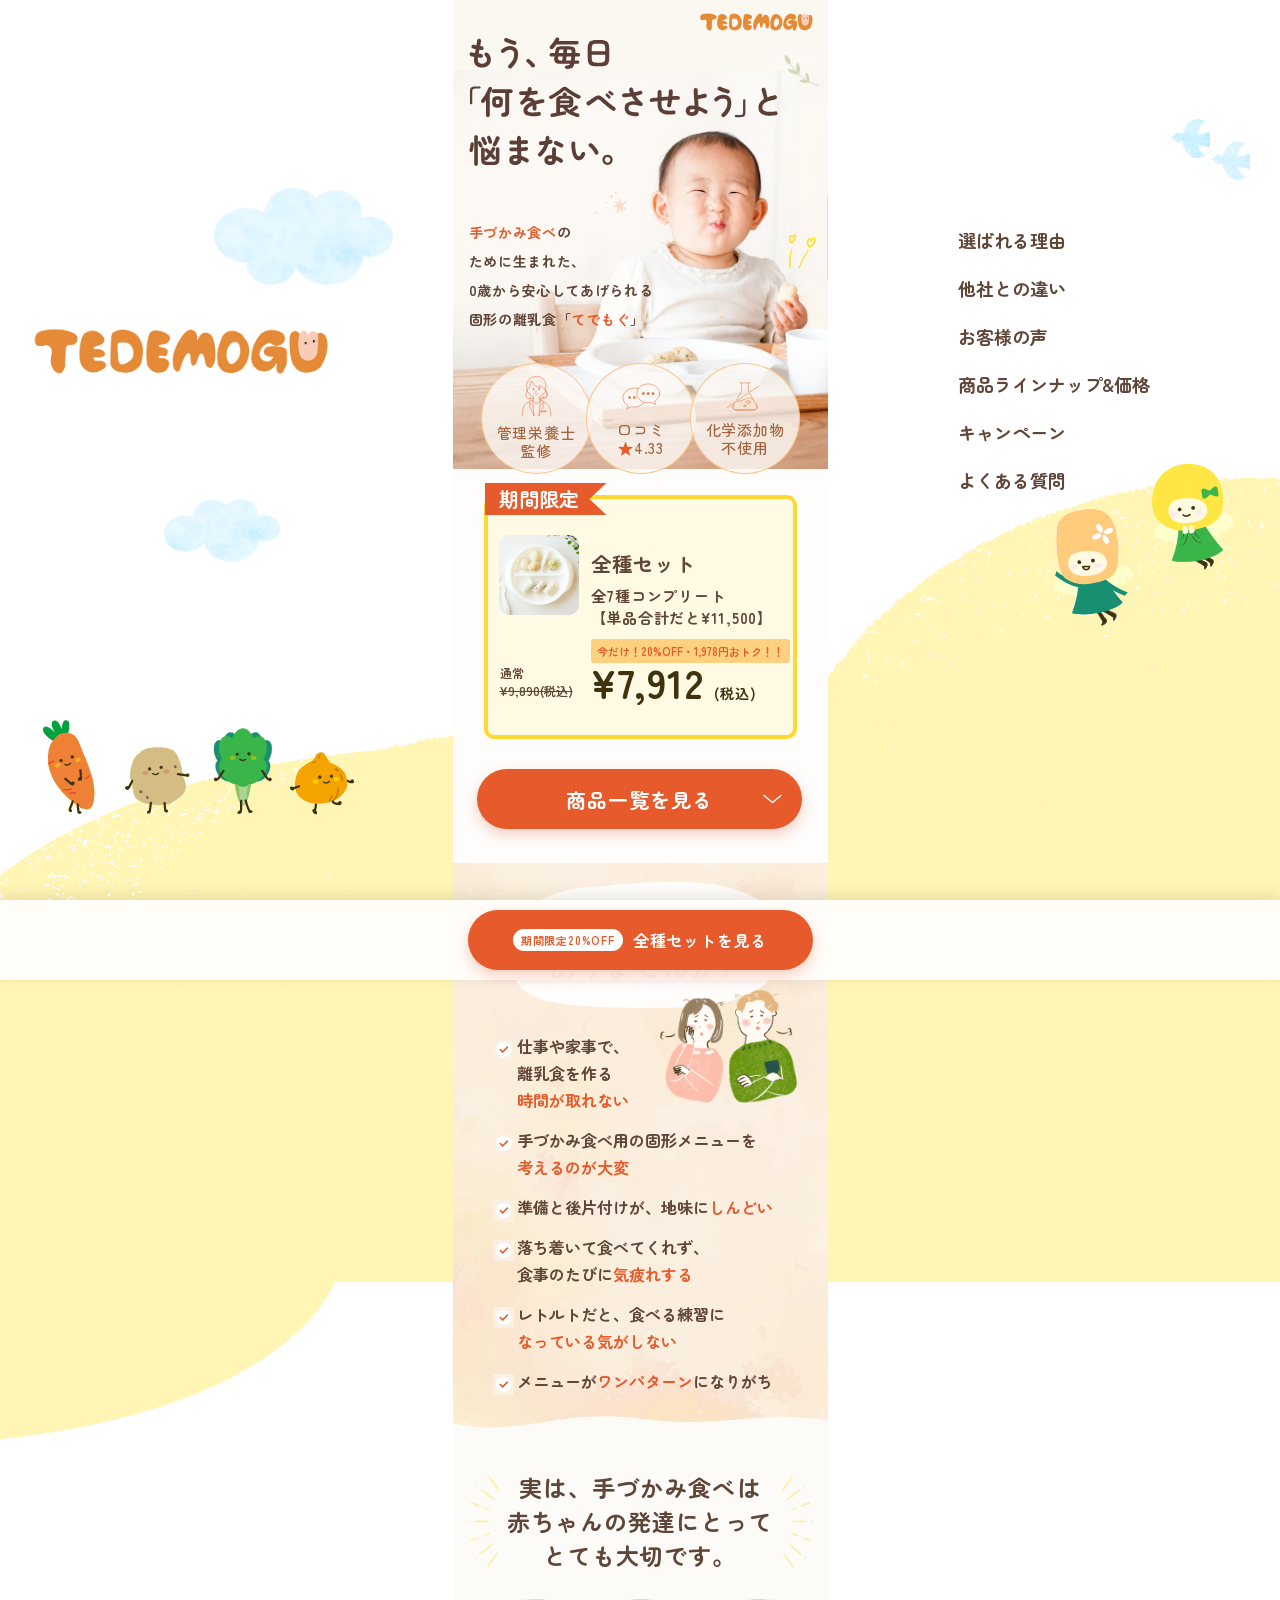
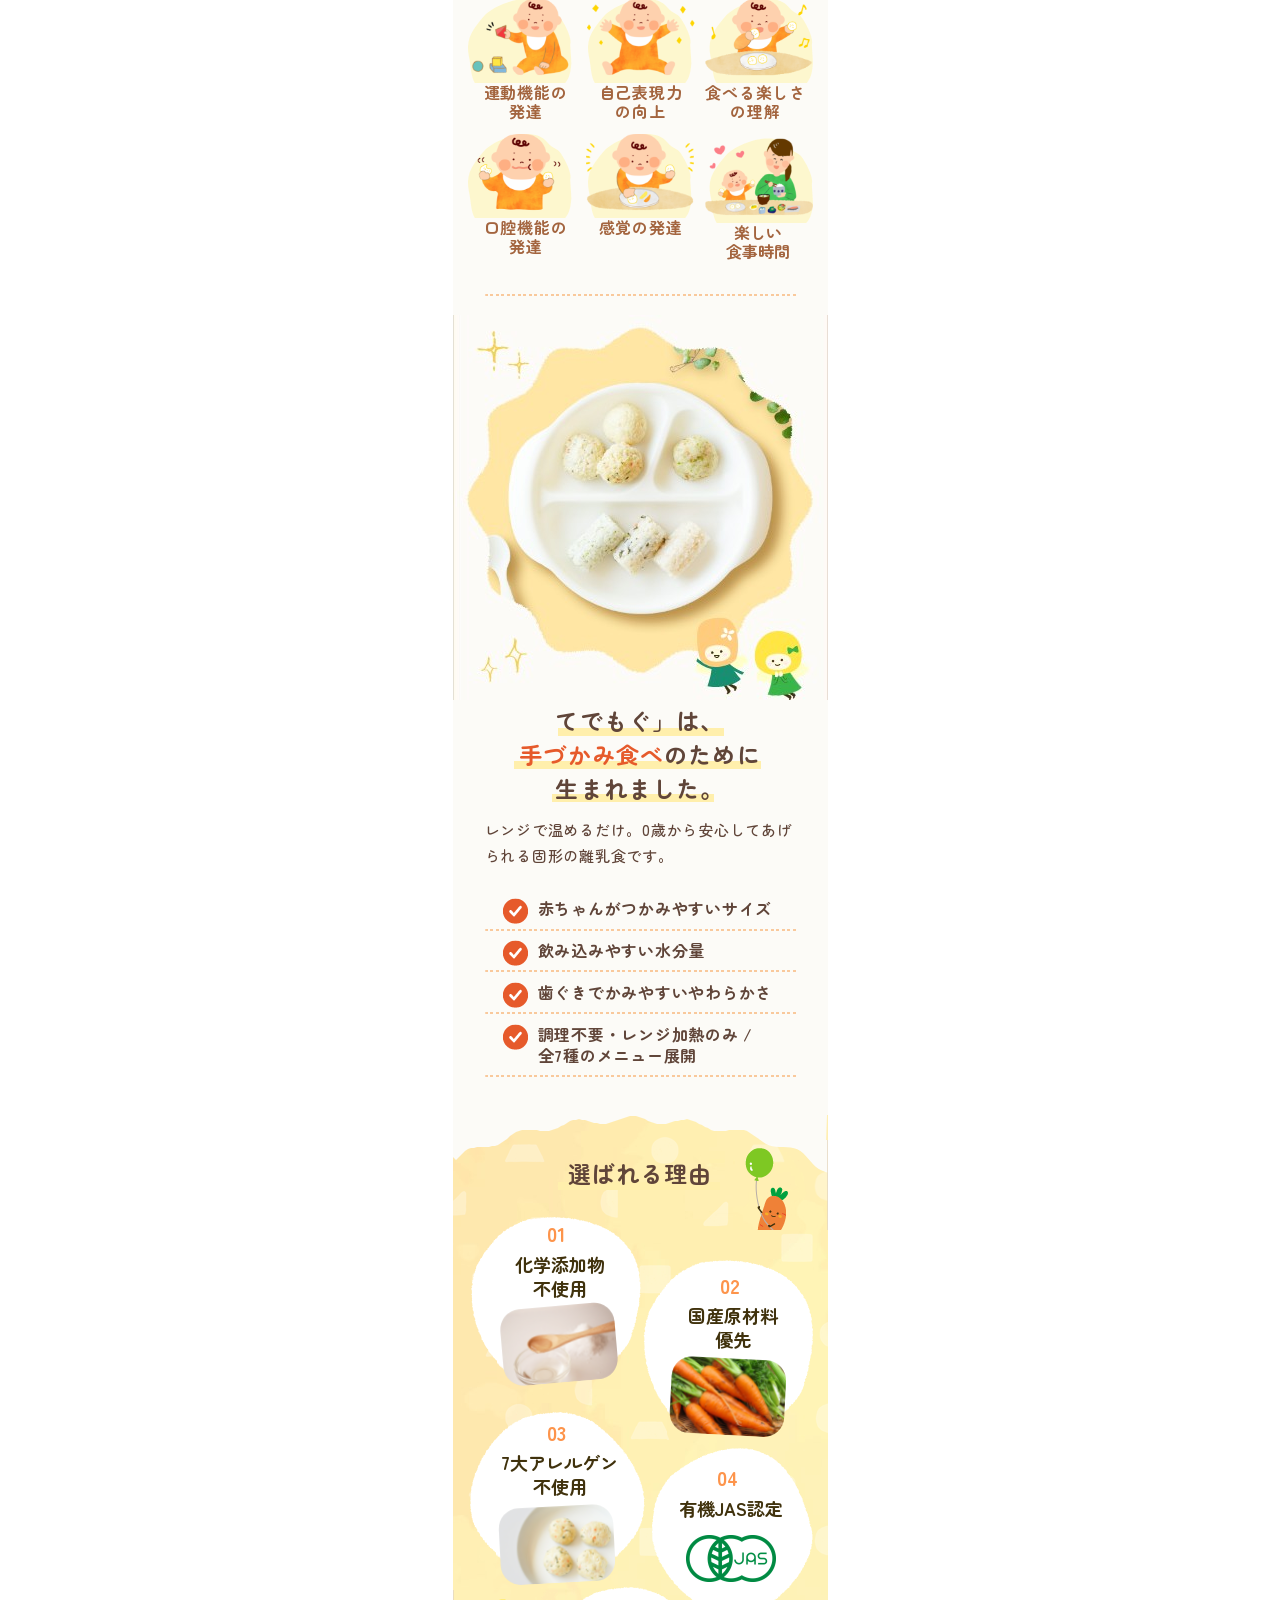
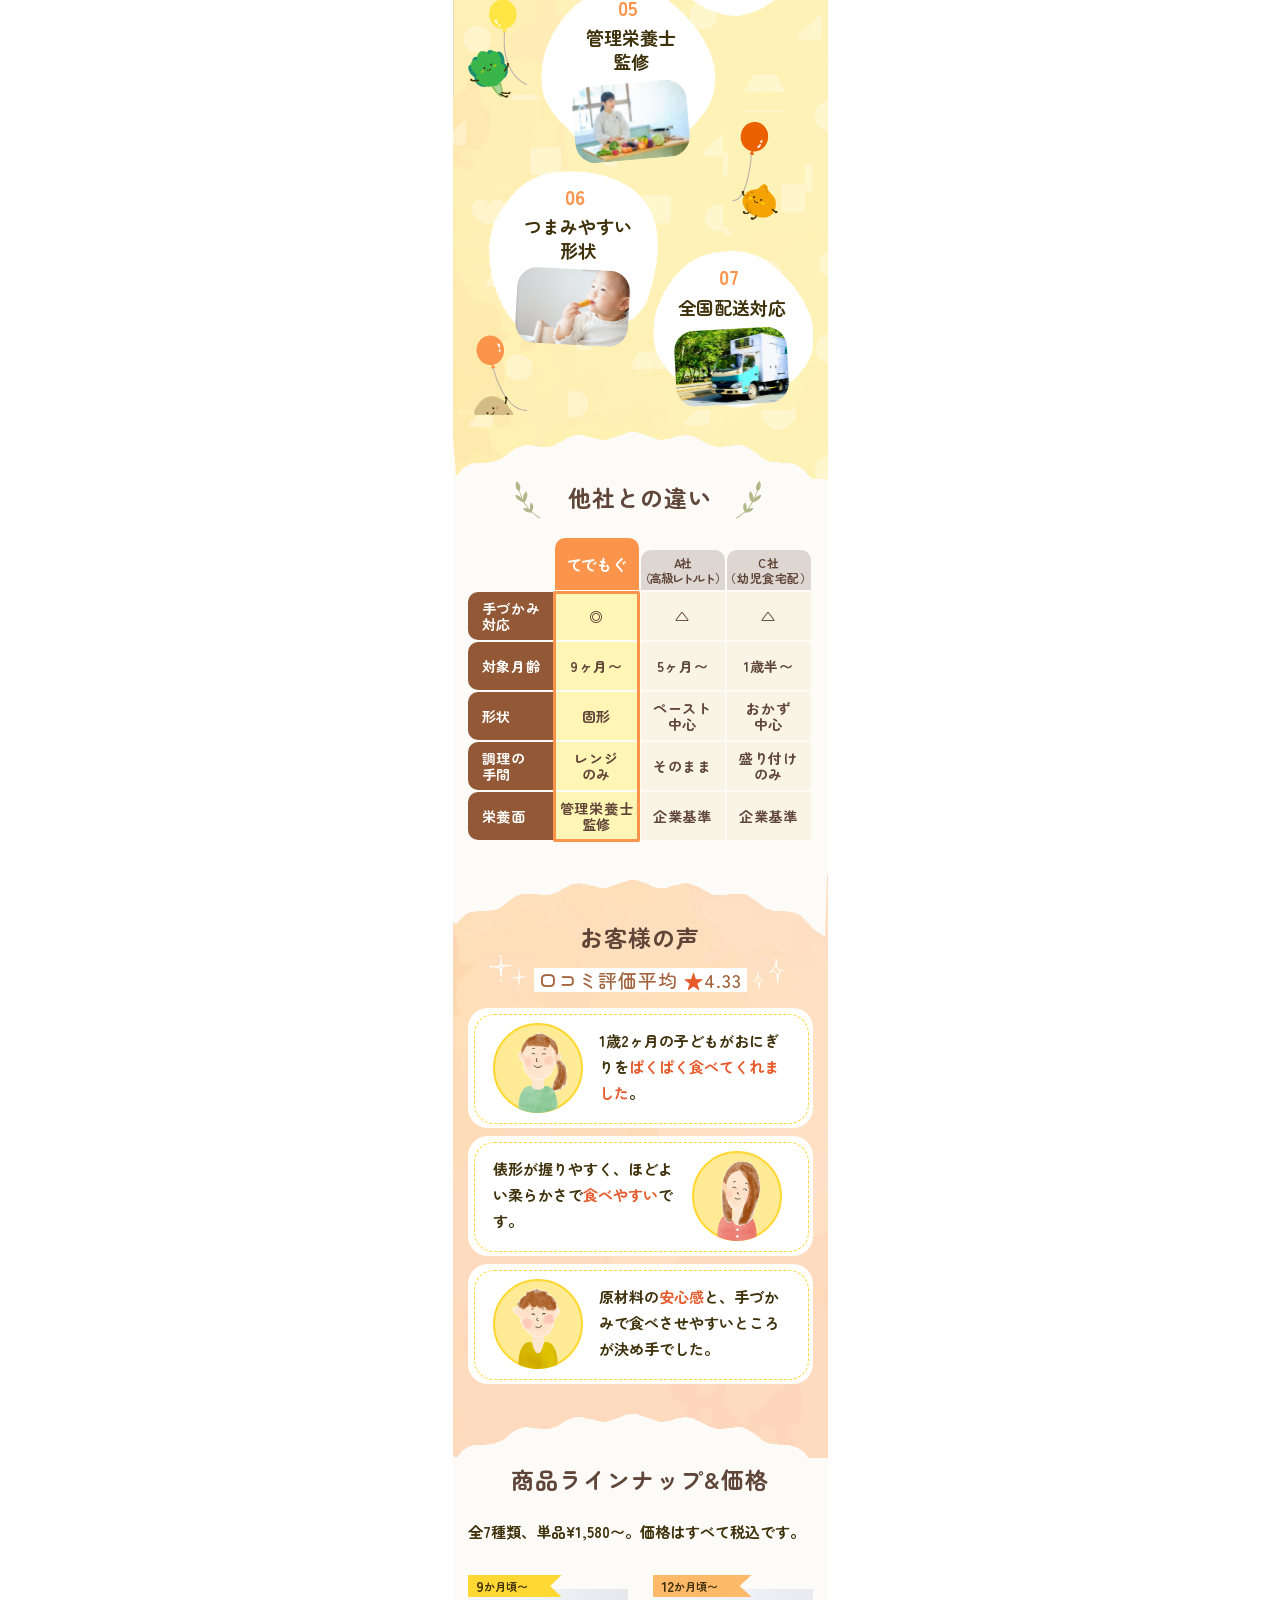
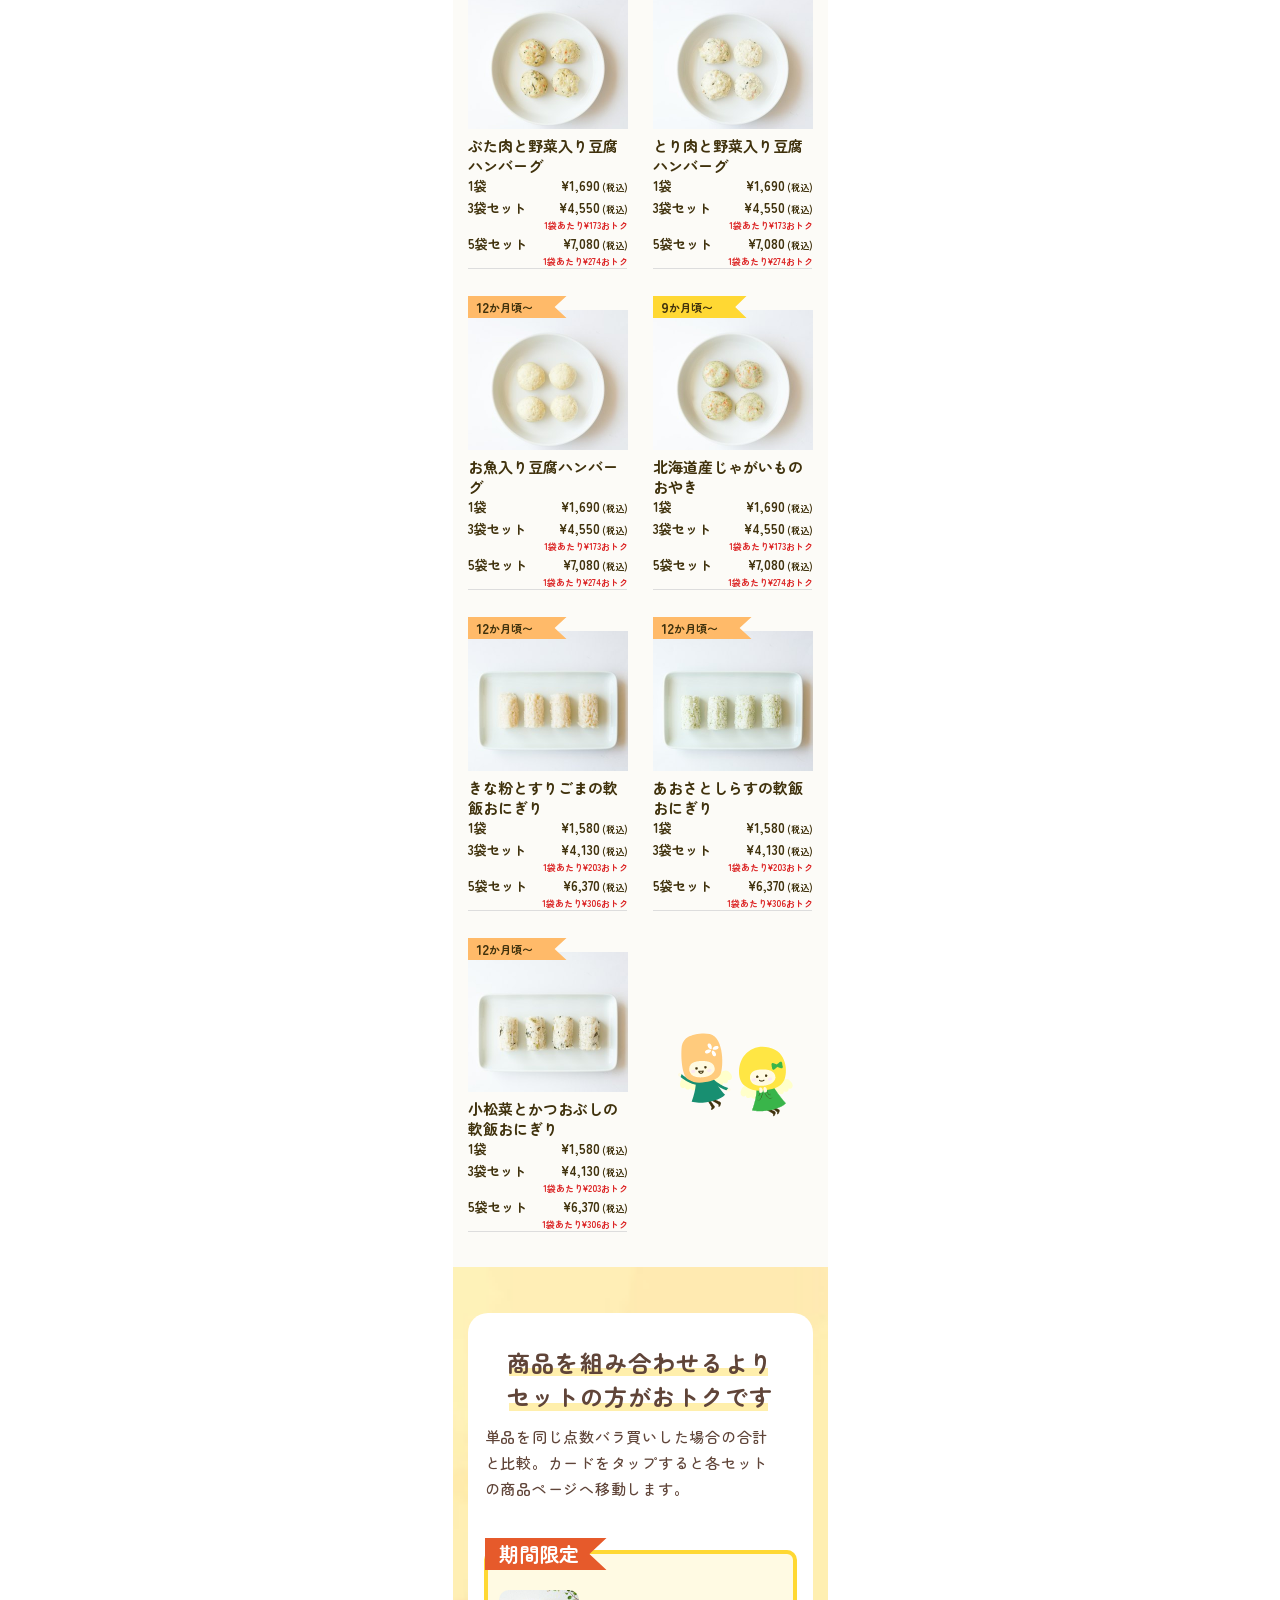
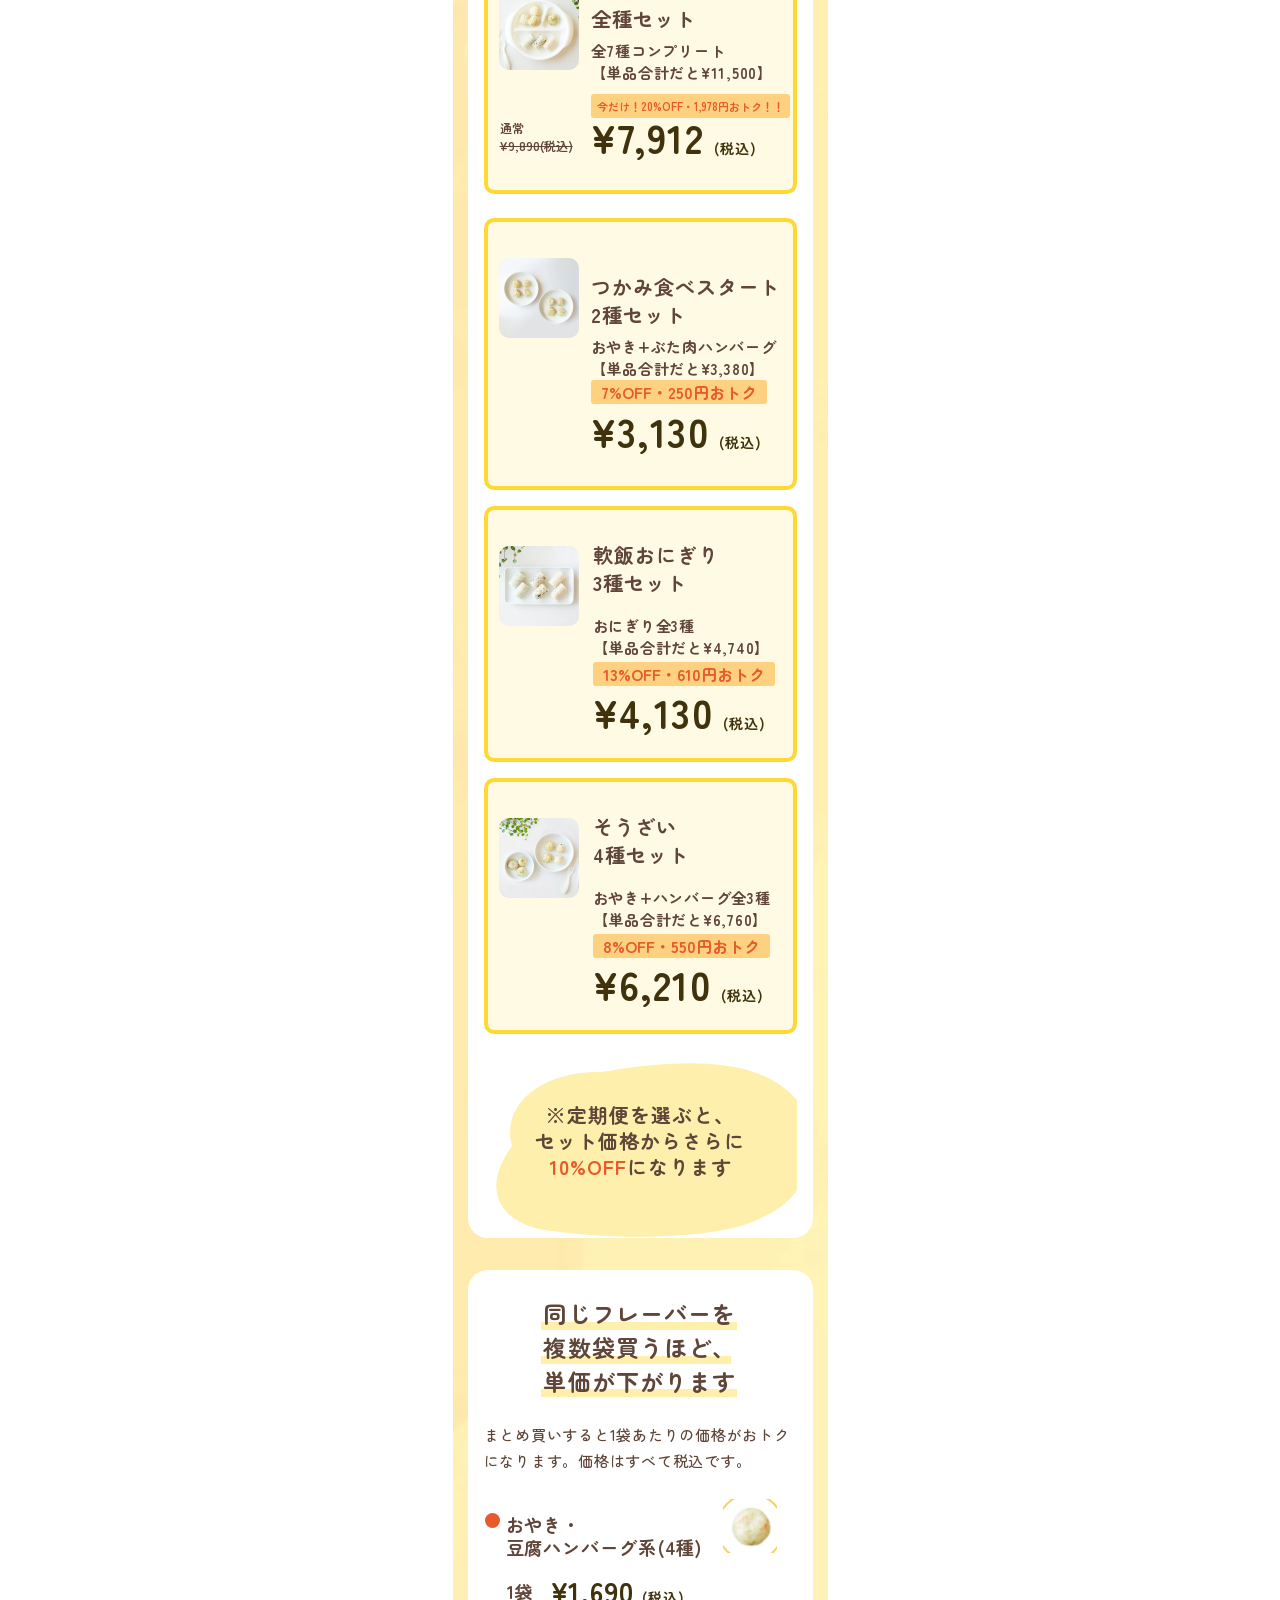
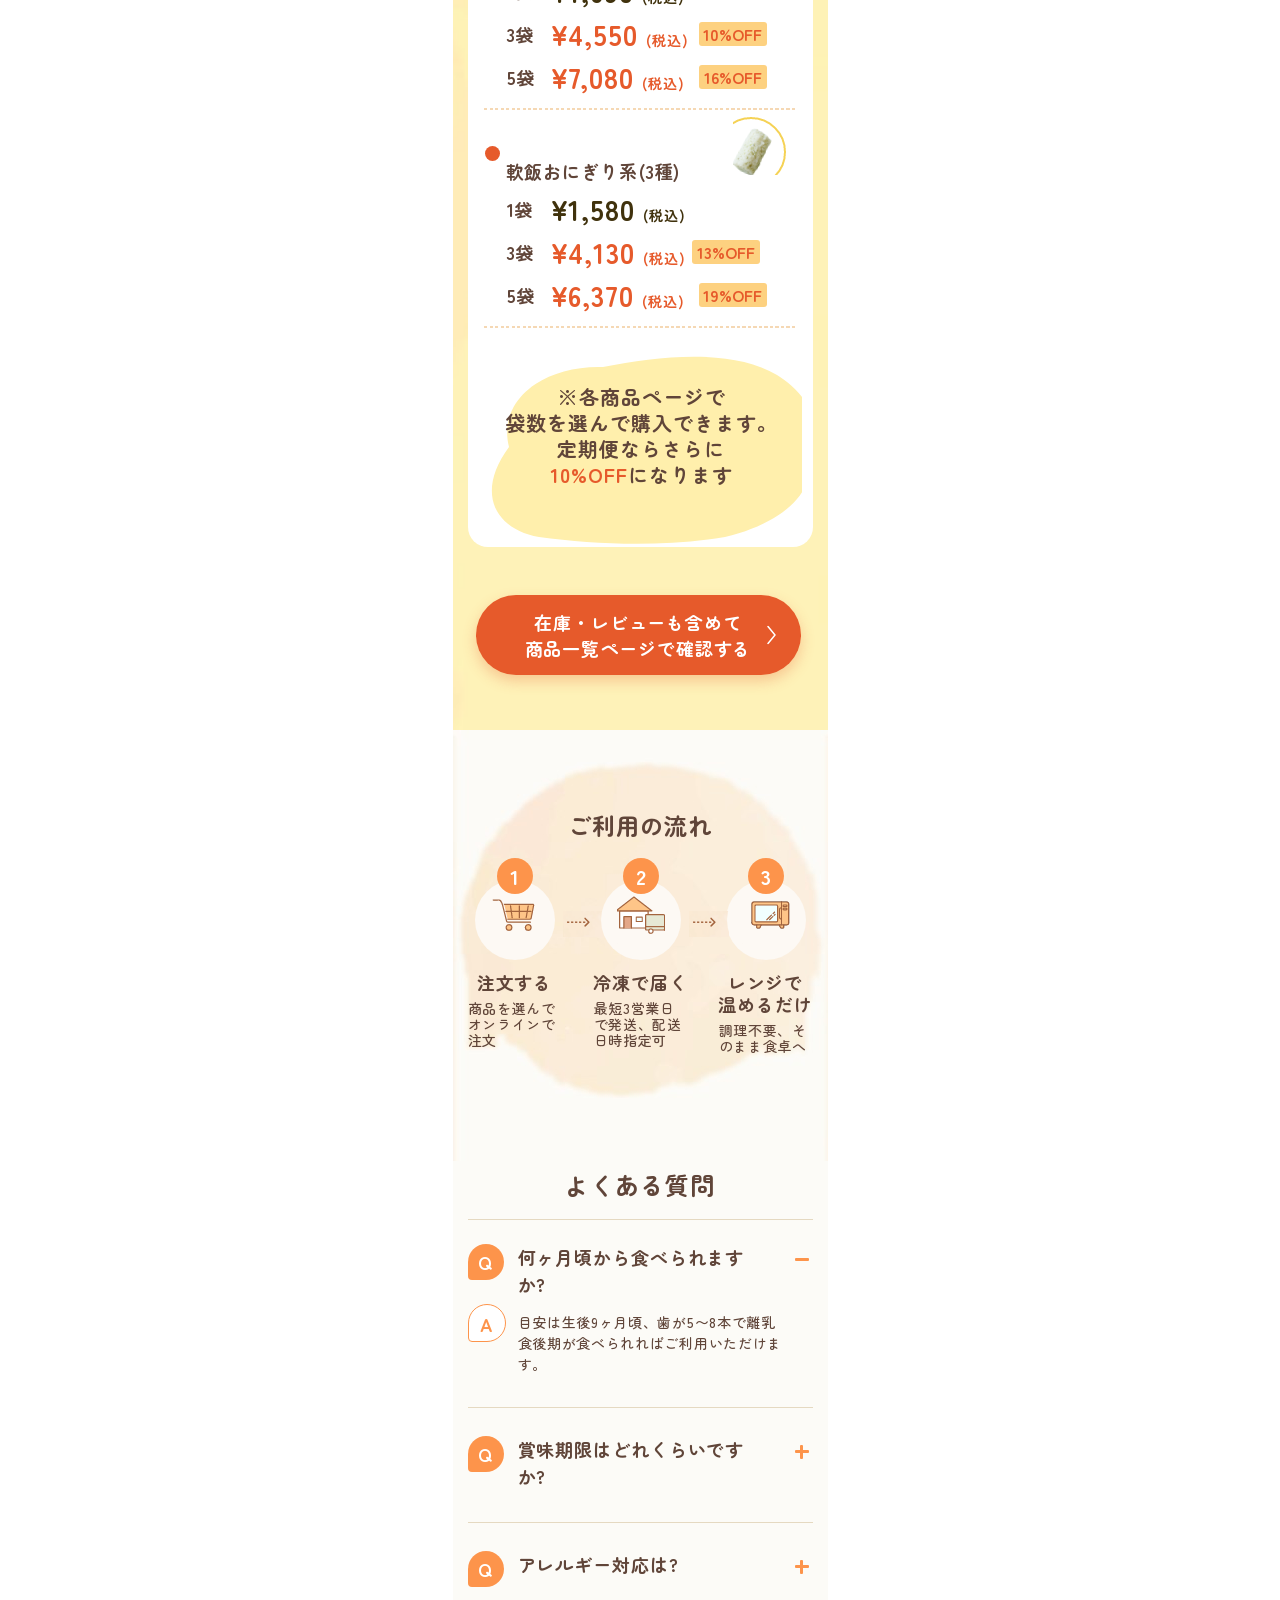
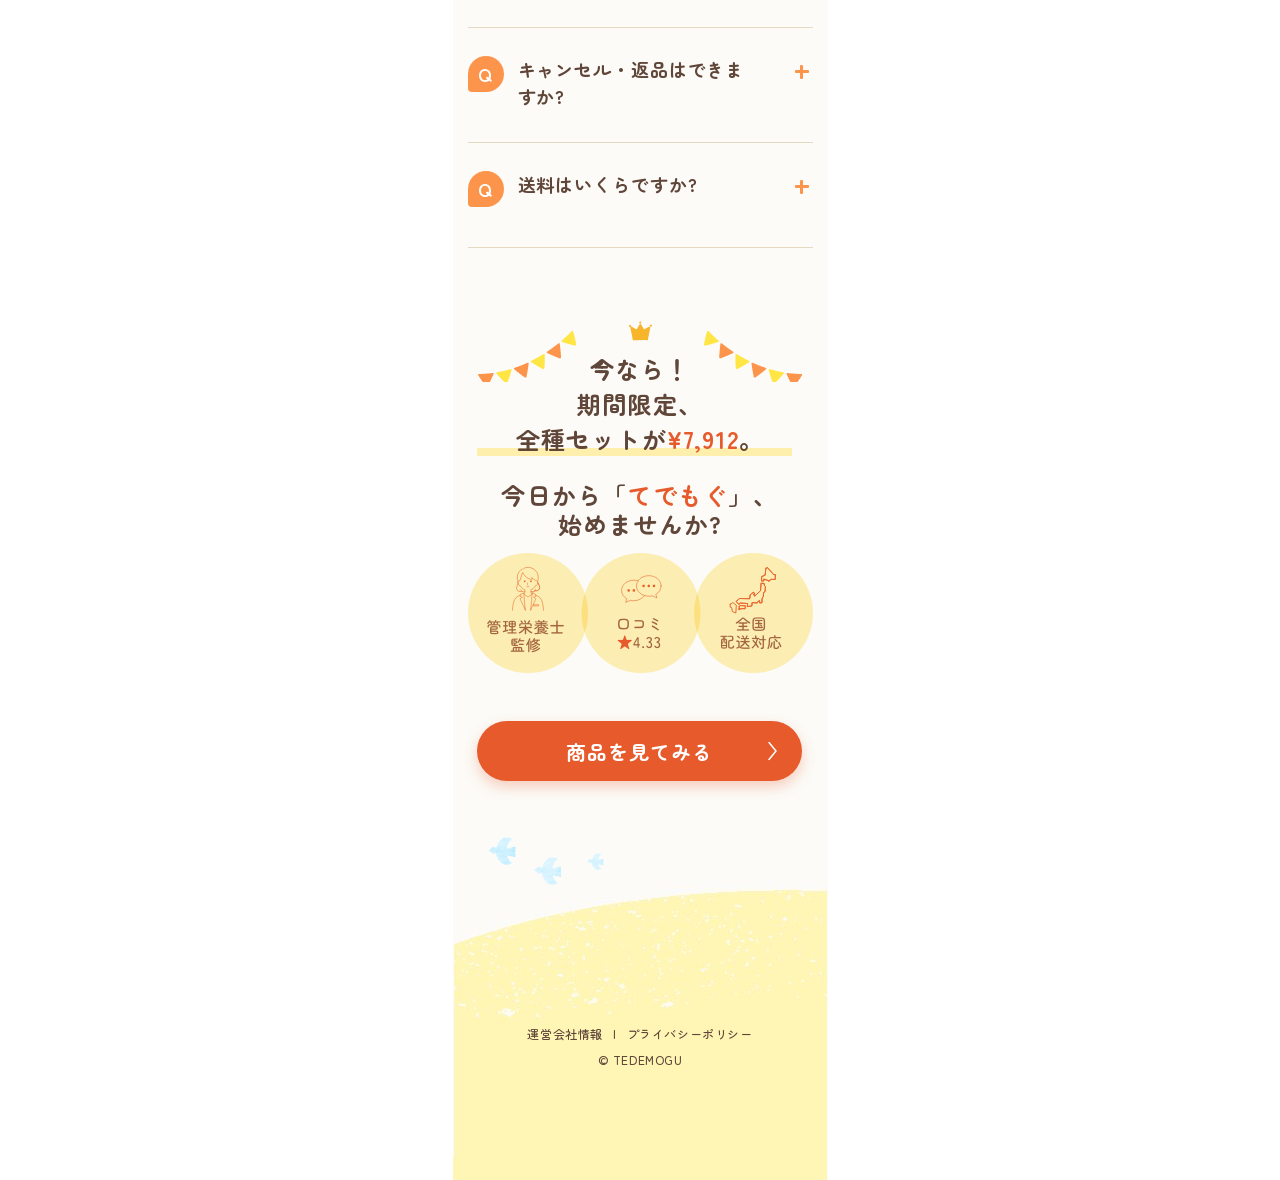
==== commit e322dd22: "Enlarge the sticky CTA badge and shorten its button text" ====
--- a/local/index.html
+++ b/local/index.html
@@ -6,21 +6,21 @@
 <title>てでもぐ | 0歳からの手づかみ食べ離乳食</title>
 <link rel="preconnect" href="https://fonts.googleapis.com">
 <link rel="preconnect" href="https://fonts.gstatic.com" crossorigin>
-<link rel="stylesheet" href="css/base.css?v=20260908a">
-<link rel="stylesheet" href="css/desktop-deco.css?v=20260908a">
-<link rel="stylesheet" href="css/mv.css?v=20260908a">
-<link rel="stylesheet" href="css/worries.css?v=20260908a">
-<link rel="stylesheet" href="css/importance.css?v=20260908a">
-<link rel="stylesheet" href="css/about.css?v=20260908a">
-<link rel="stylesheet" href="css/reasons.css?v=20260908a">
-<link rel="stylesheet" href="css/compare.css?v=20260908a">
-<link rel="stylesheet" href="css/voice.css?v=20260908a">
-<link rel="stylesheet" href="css/lineup.css?v=20260908a">
-<link rel="stylesheet" href="css/sets.css?v=20260908a">
-<link rel="stylesheet" href="css/flow.css?v=20260908a">
-<link rel="stylesheet" href="css/faq.css?v=20260908a">
-<link rel="stylesheet" href="css/final.css?v=20260908a">
-<link rel="stylesheet" href="css/sticky-cta.css?v=20260908a">
+<link rel="stylesheet" href="css/base.css?v=20260908b">
+<link rel="stylesheet" href="css/desktop-deco.css?v=20260908b">
+<link rel="stylesheet" href="css/mv.css?v=20260908b">
+<link rel="stylesheet" href="css/worries.css?v=20260908b">
+<link rel="stylesheet" href="css/importance.css?v=20260908b">
+<link rel="stylesheet" href="css/about.css?v=20260908b">
+<link rel="stylesheet" href="css/reasons.css?v=20260908b">
+<link rel="stylesheet" href="css/compare.css?v=20260908b">
+<link rel="stylesheet" href="css/voice.css?v=20260908b">
+<link rel="stylesheet" href="css/lineup.css?v=20260908b">
+<link rel="stylesheet" href="css/sets.css?v=20260908b">
+<link rel="stylesheet" href="css/flow.css?v=20260908b">
+<link rel="stylesheet" href="css/faq.css?v=20260908b">
+<link rel="stylesheet" href="css/final.css?v=20260908b">
+<link rel="stylesheet" href="css/sticky-cta.css?v=20260908b">
 </head>
 <body>
 <div class="page">
@@ -535,12 +535,12 @@
   <div class="sticky-cta" id="stickyCta">
     <a href="https://shop.eatbyhand.co.jp/discount/allset7912?redirect=%2Fproducts%2Fassortment">
       <span class="badge">期間限定20%OFF</span>
-      <span class="text">全種セットを¥7,912で見る</span>
+      <span class="text">全種セットを見る</span>
     </a>
   </div>
 </div>
 
-<script src="js/faq.js?v=20260908a" defer></script>
-<script src="js/sticky-cta.js?v=20260908a" defer></script>
+<script src="js/faq.js?v=20260908b" defer></script>
+<script src="js/sticky-cta.js?v=20260908b" defer></script>
 </body>
 </html>
--- a/local/css/faq.css
+++ b/local/css/faq.css
@@ -122,15 +122,3 @@
   font-weight: 700;
 }
 
-.faq-more {
-  display: block;
-  margin-top: 31px;
-  text-align: center;
-  font-size: 14px;
-  font-weight: 500;
-  line-height: 21px;
-  letter-spacing: 0.7px;
-  color: var(--brown);
-  text-decoration: underline;
-  text-underline-offset: 4px;
-}
--- a/local/css/sticky-cta.css
+++ b/local/css/sticky-cta.css
@@ -0,0 +1,62 @@
+/* ===== 追尾CTA（下部固定ボタン） =====
+   Sits outside .lp (a sibling of it) so the mobile `zoom` scaling on
+   .lp never touches it — it stays true fixed-to-viewport at all sizes.
+   Hidden until the hero's 全種セット card has scrolled past (see
+   js/sticky-cta.js), then slides up from the bottom. */
+.sticky-cta {
+  position: fixed;
+  left: 0;
+  right: 0;
+  bottom: 0;
+  z-index: 20;
+  display: flex;
+  justify-content: center;
+  padding: 10px 15px calc(10px + env(safe-area-inset-bottom, 0px));
+  background: rgba(255, 253, 250, 0.96);
+  box-shadow: 0 -4px 16px rgba(64, 50, 13, 0.12);
+  transform: translateY(100%);
+  transition: transform 0.25s ease;
+  pointer-events: none;
+}
+
+.sticky-cta.is-visible {
+  transform: translateY(0);
+  pointer-events: auto;
+}
+
+.sticky-cta a {
+  display: flex;
+  align-items: center;
+  justify-content: center;
+  gap: 10px;
+  width: 100%;
+  max-width: 345px;
+  height: 60px;
+  background: var(--orange);
+  color: #fff;
+  font-size: 16px;
+  font-weight: 700;
+  letter-spacing: 0.8px;
+  text-decoration: none;
+  border-radius: 30px;
+  box-shadow: 0 6px 14px rgba(230, 90, 43, 0.28);
+}
+
+.sticky-cta .badge {
+  flex: none;
+  display: inline-flex;
+  align-items: center;
+  justify-content: center;
+  height: 22px;
+  padding: 0 8px;
+  background: #fff;
+  color: var(--orange);
+  font-size: 11px;
+  font-weight: 700;
+  border-radius: 999px;
+  white-space: nowrap;
+}
+
+.sticky-cta .text {
+  white-space: nowrap;
+}
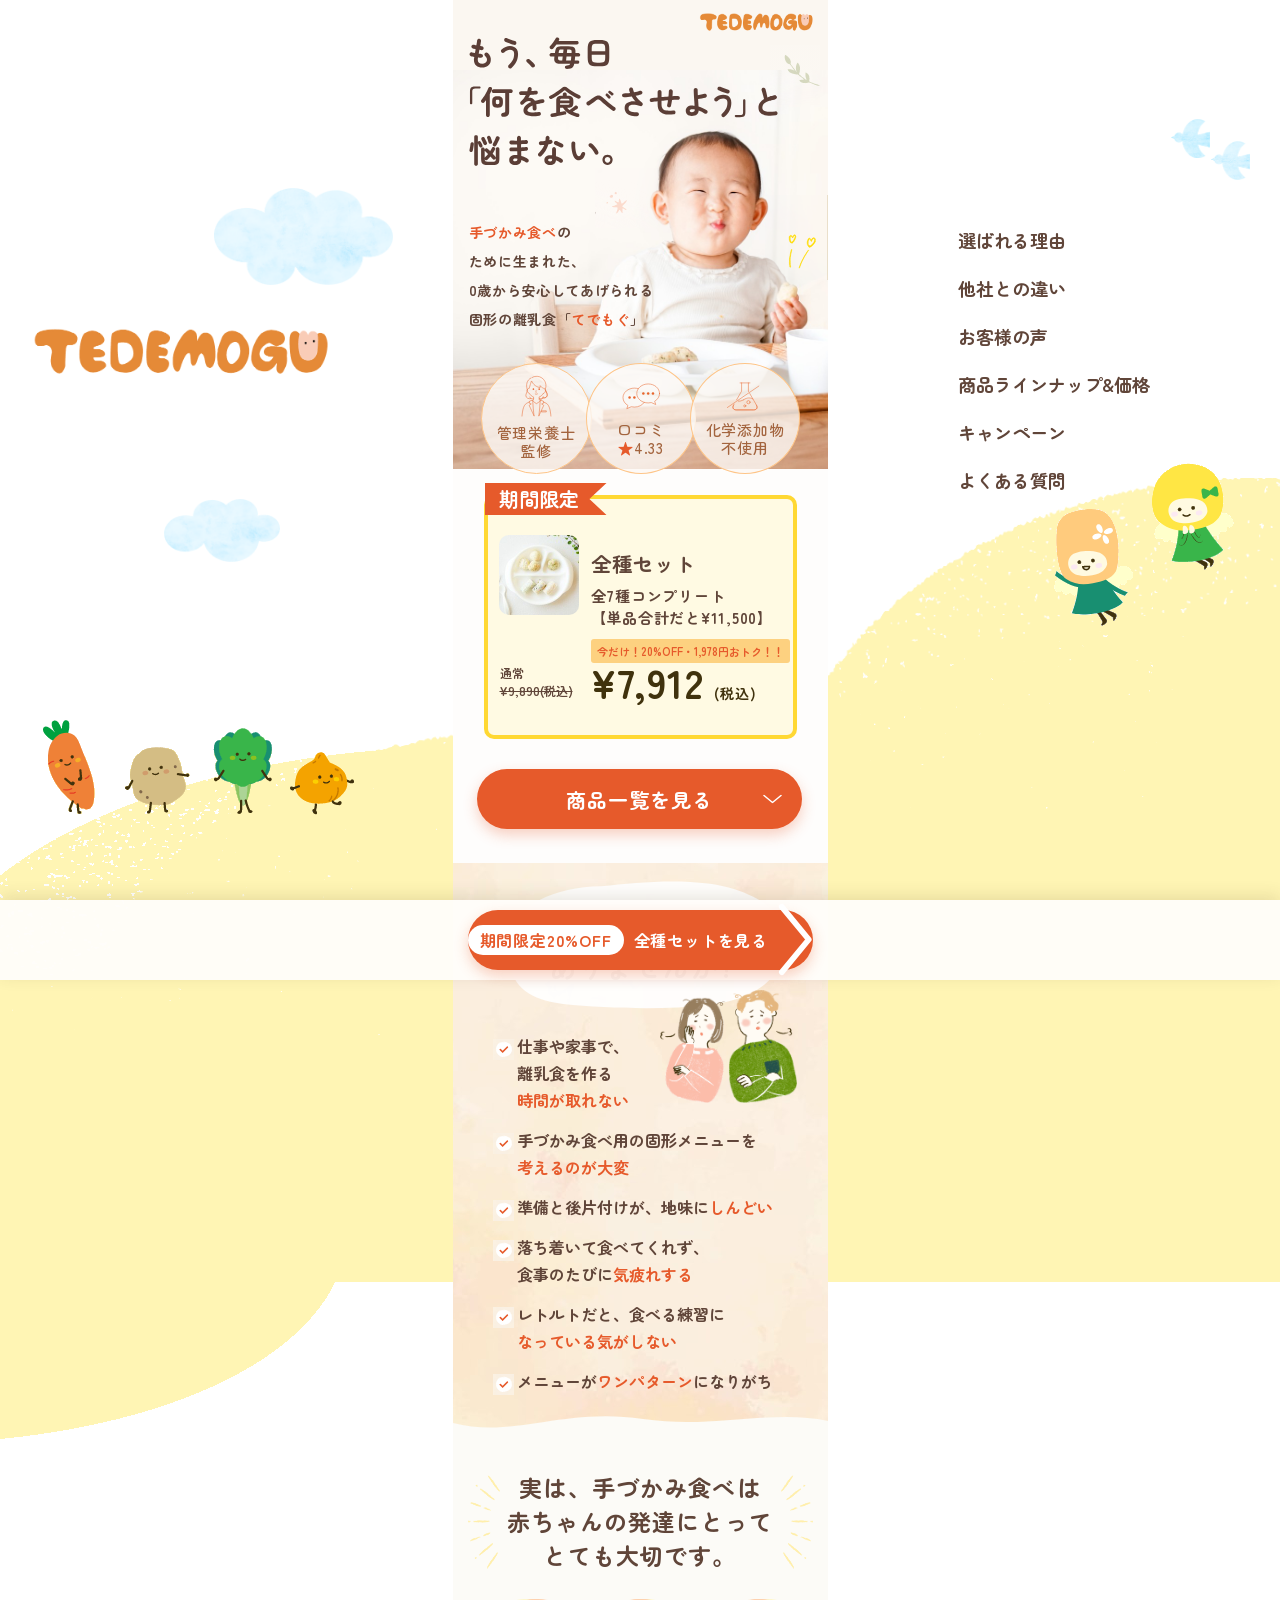
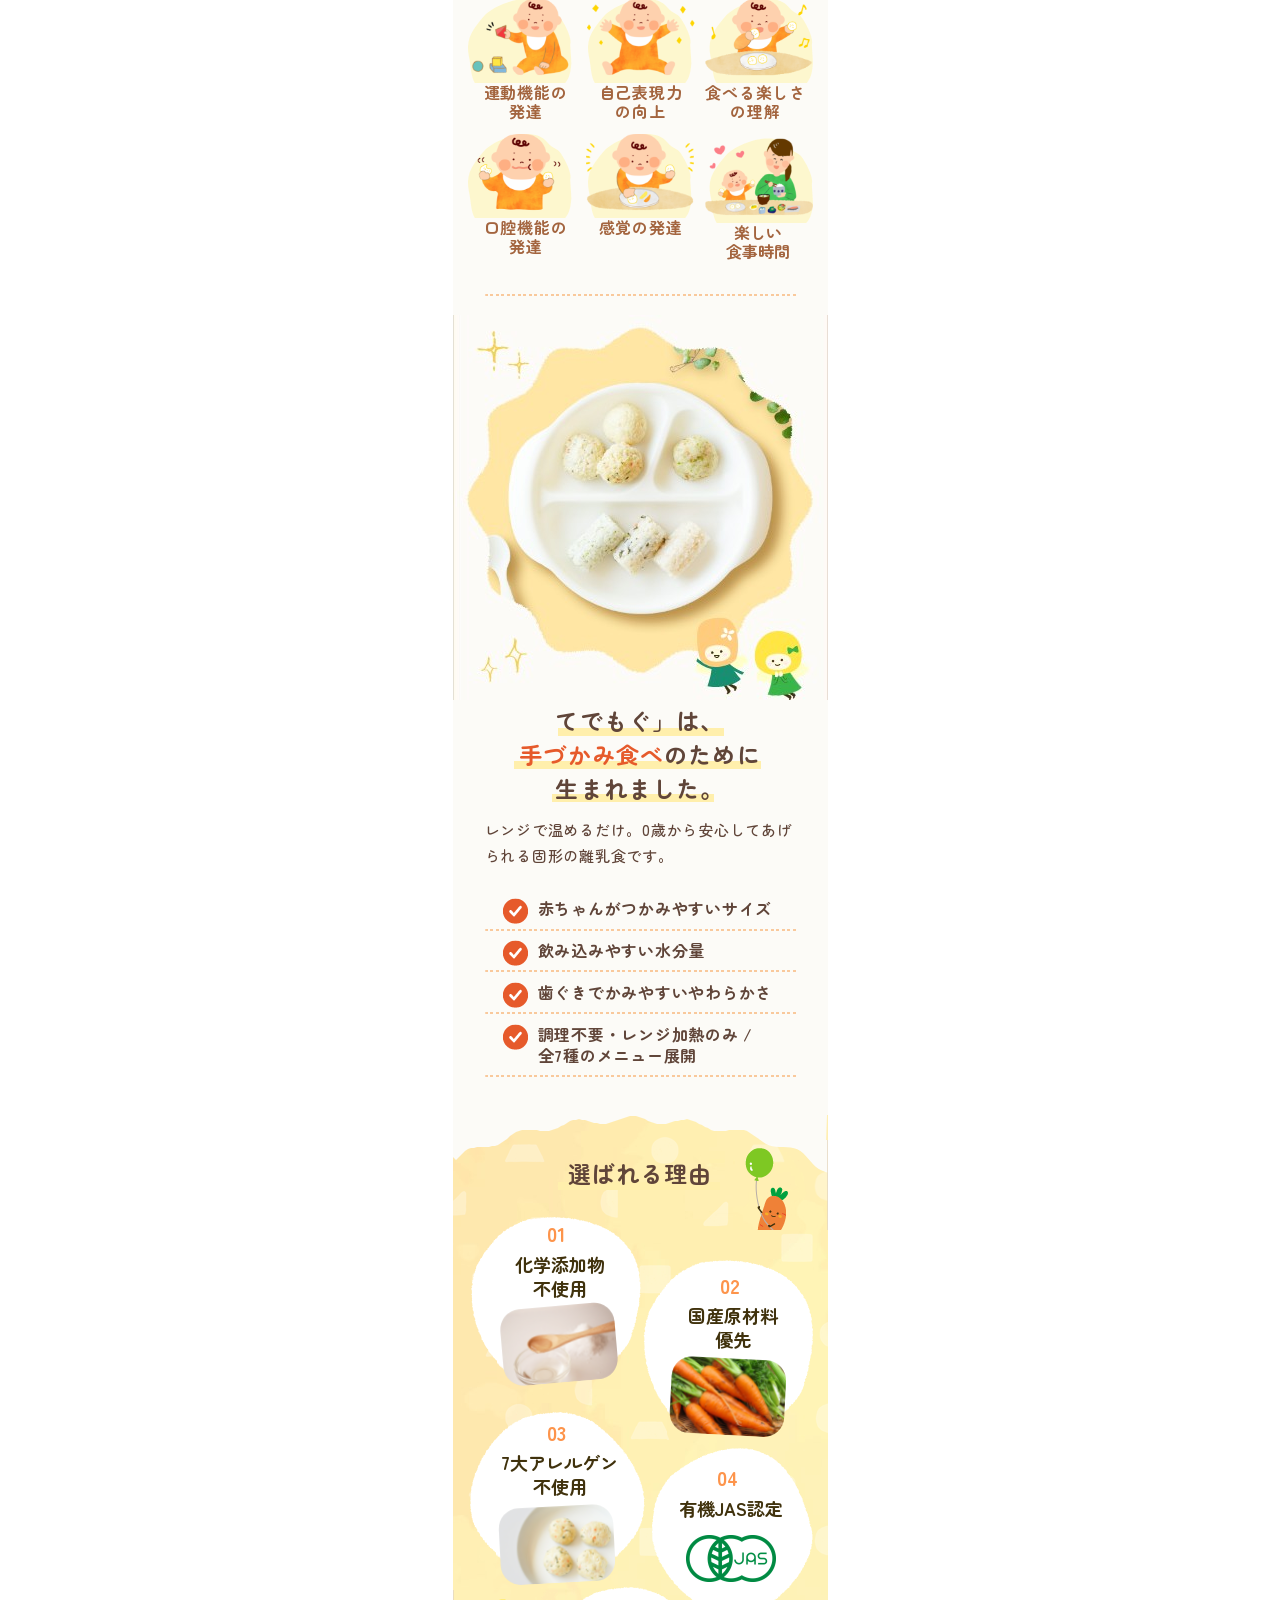
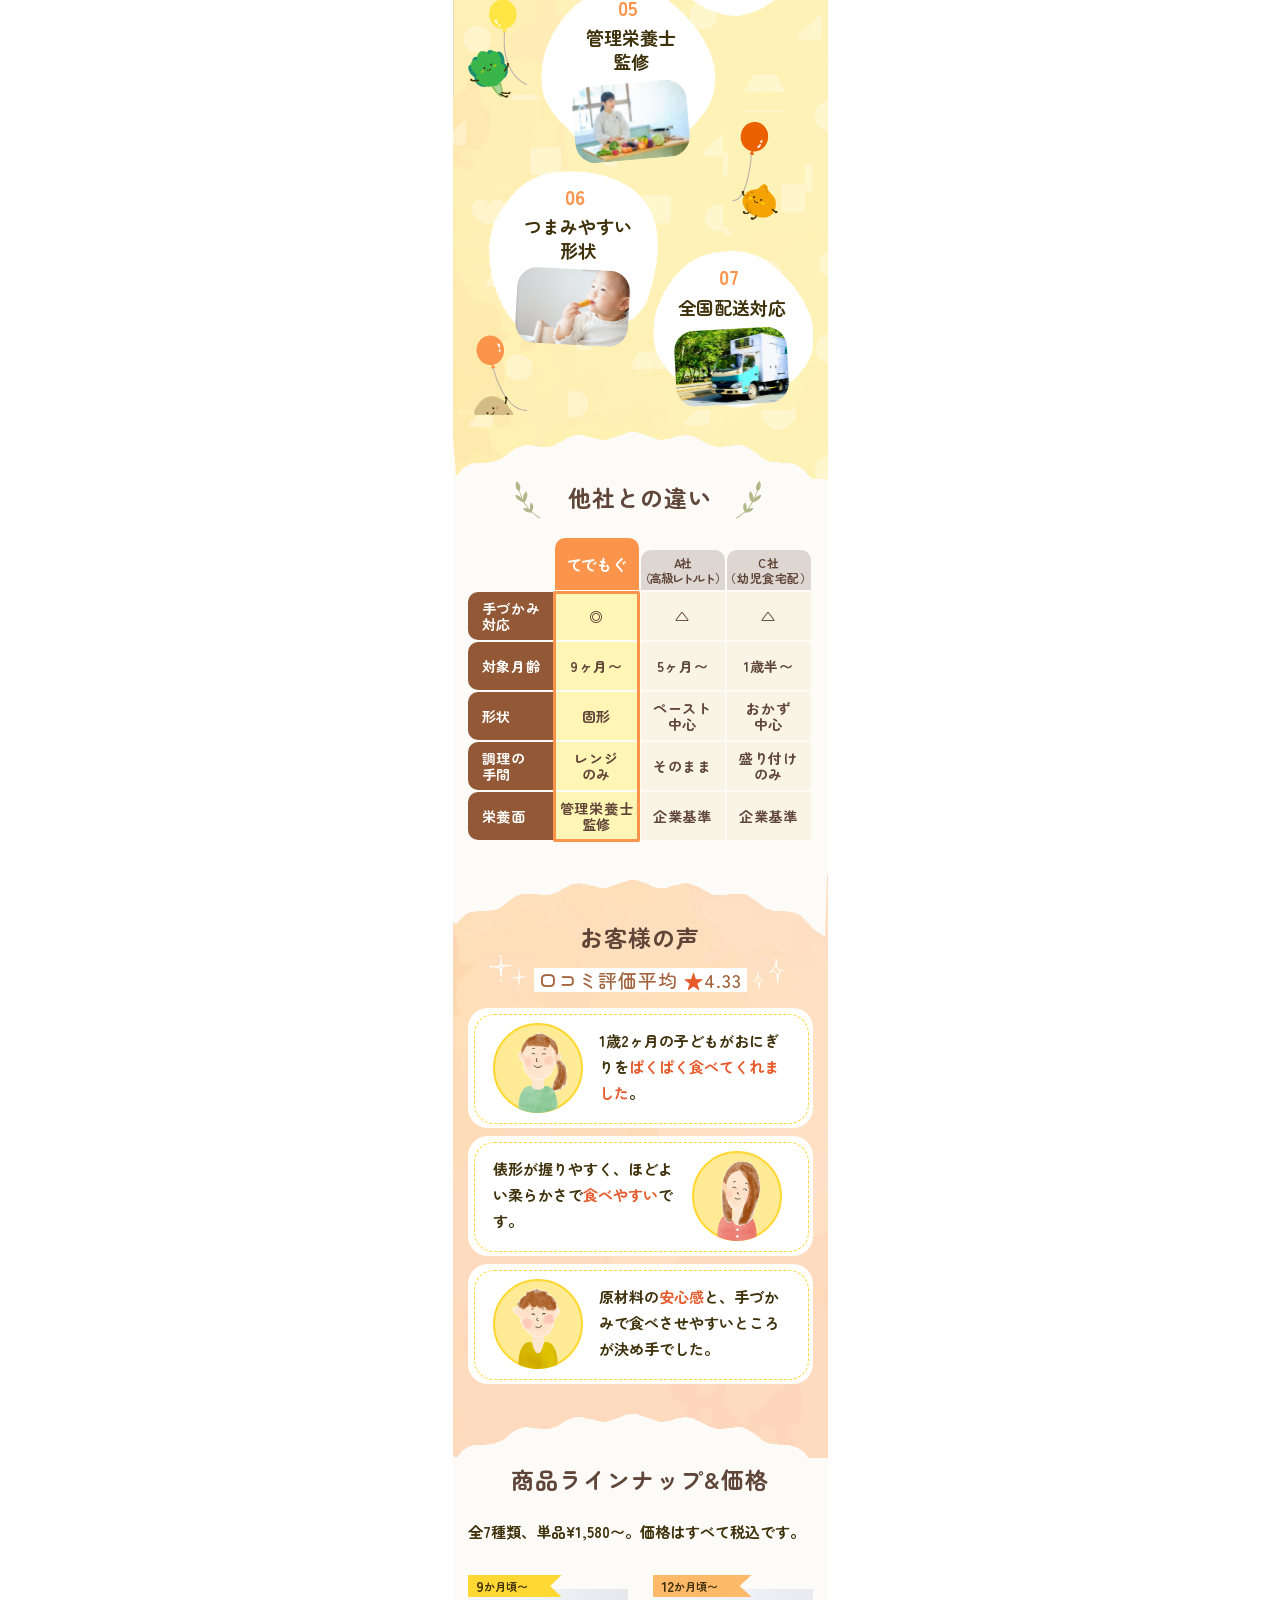
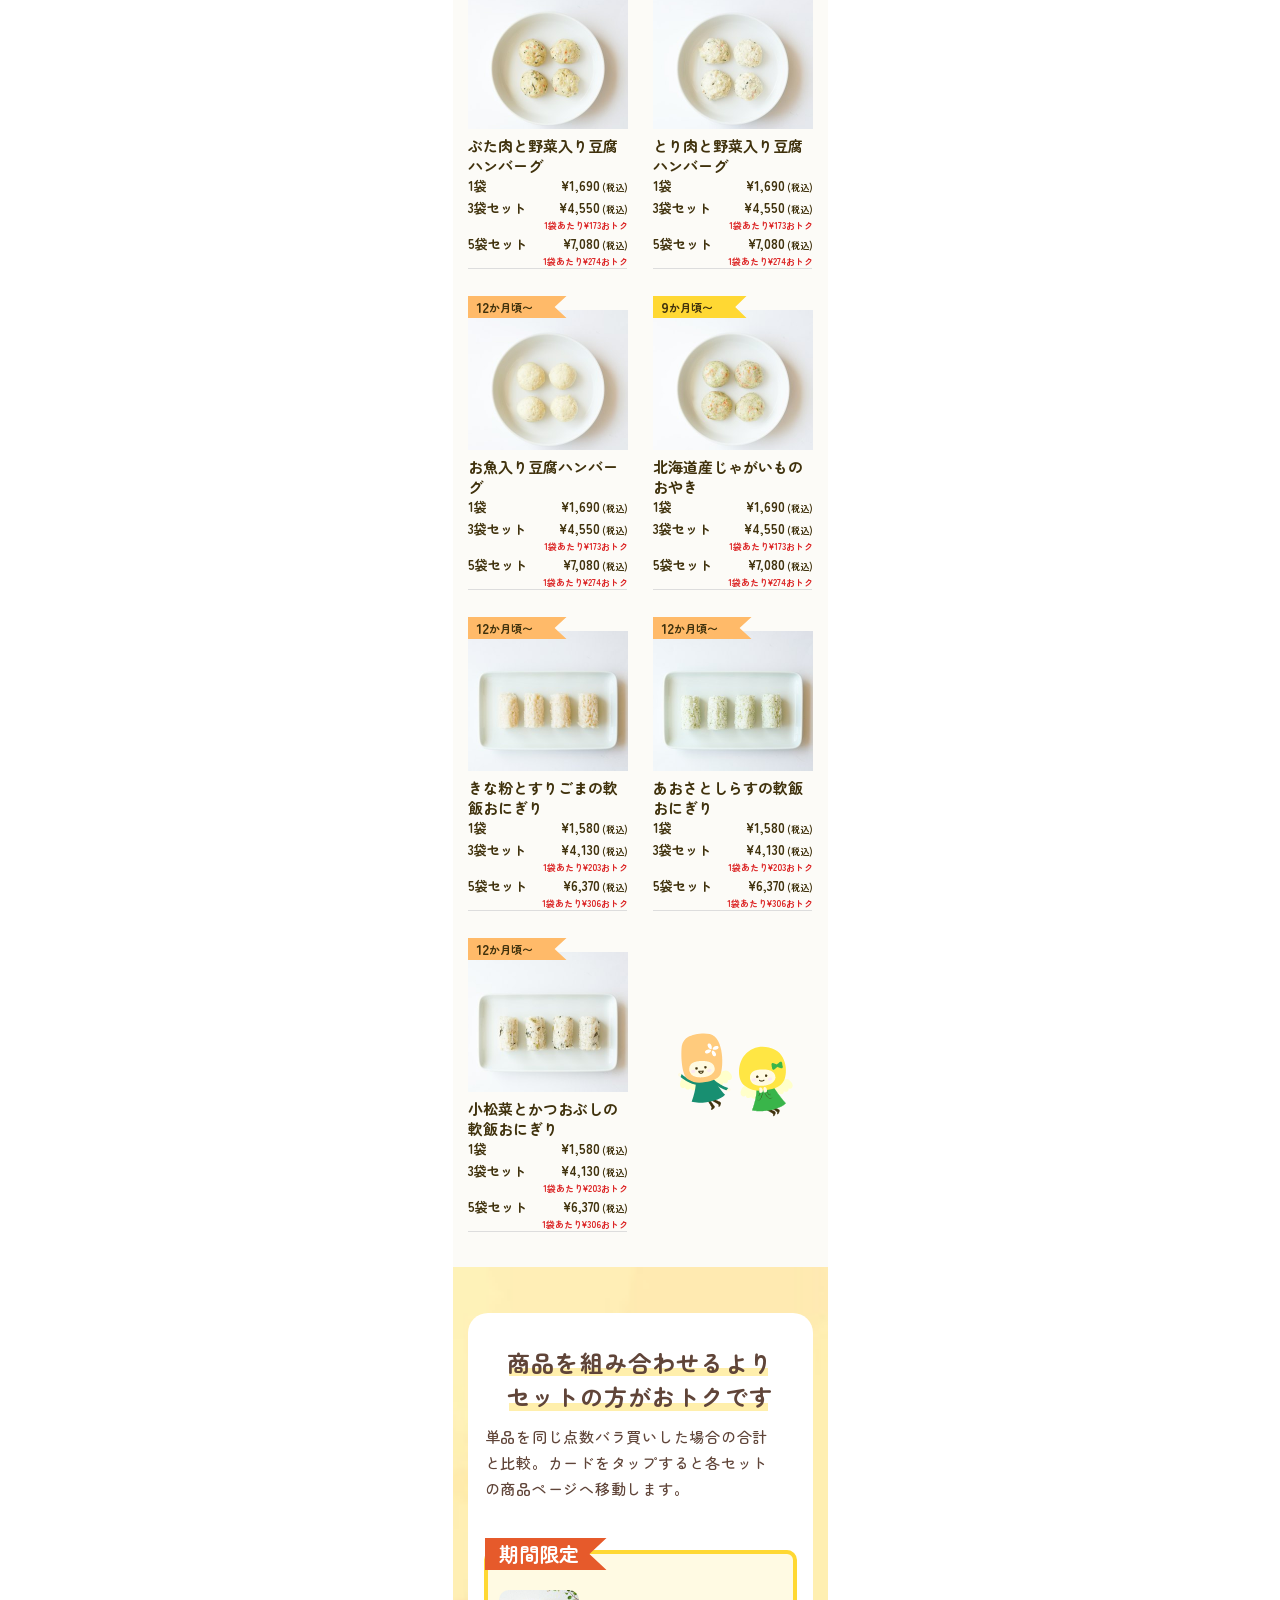
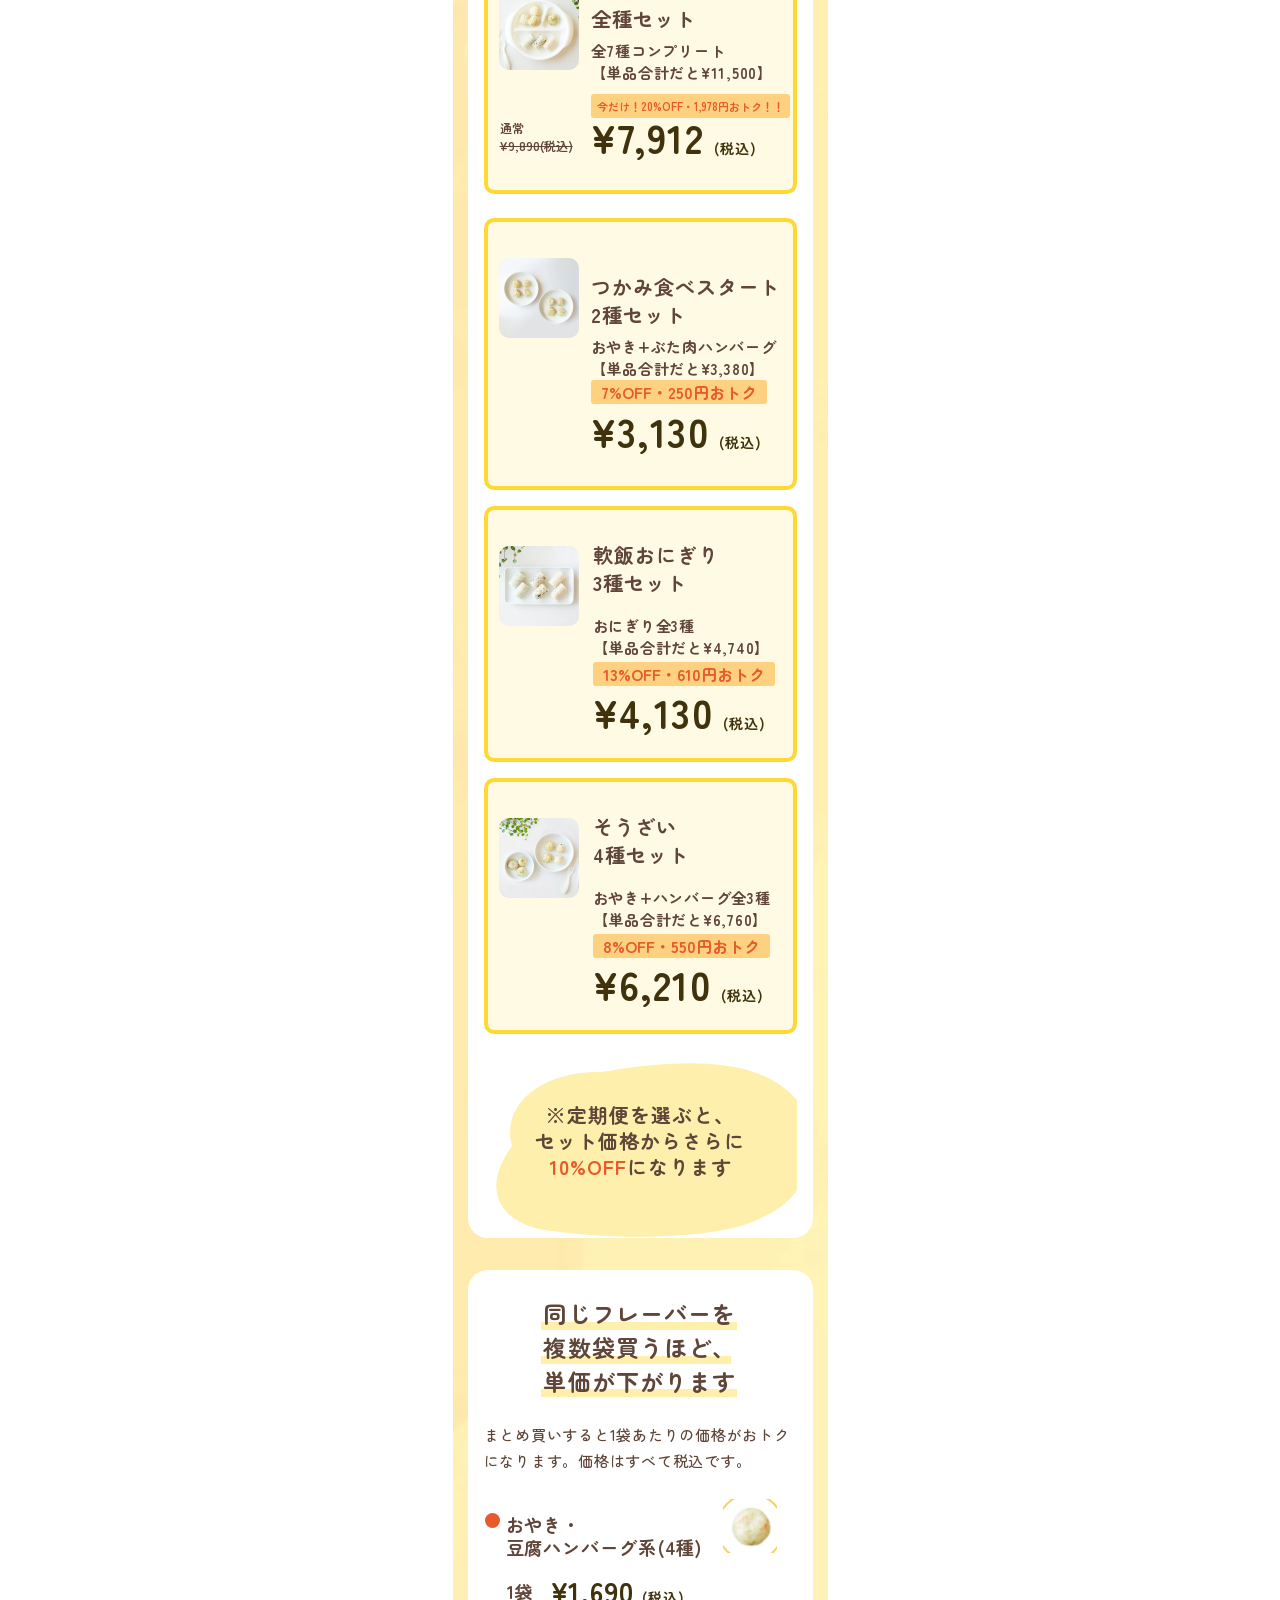
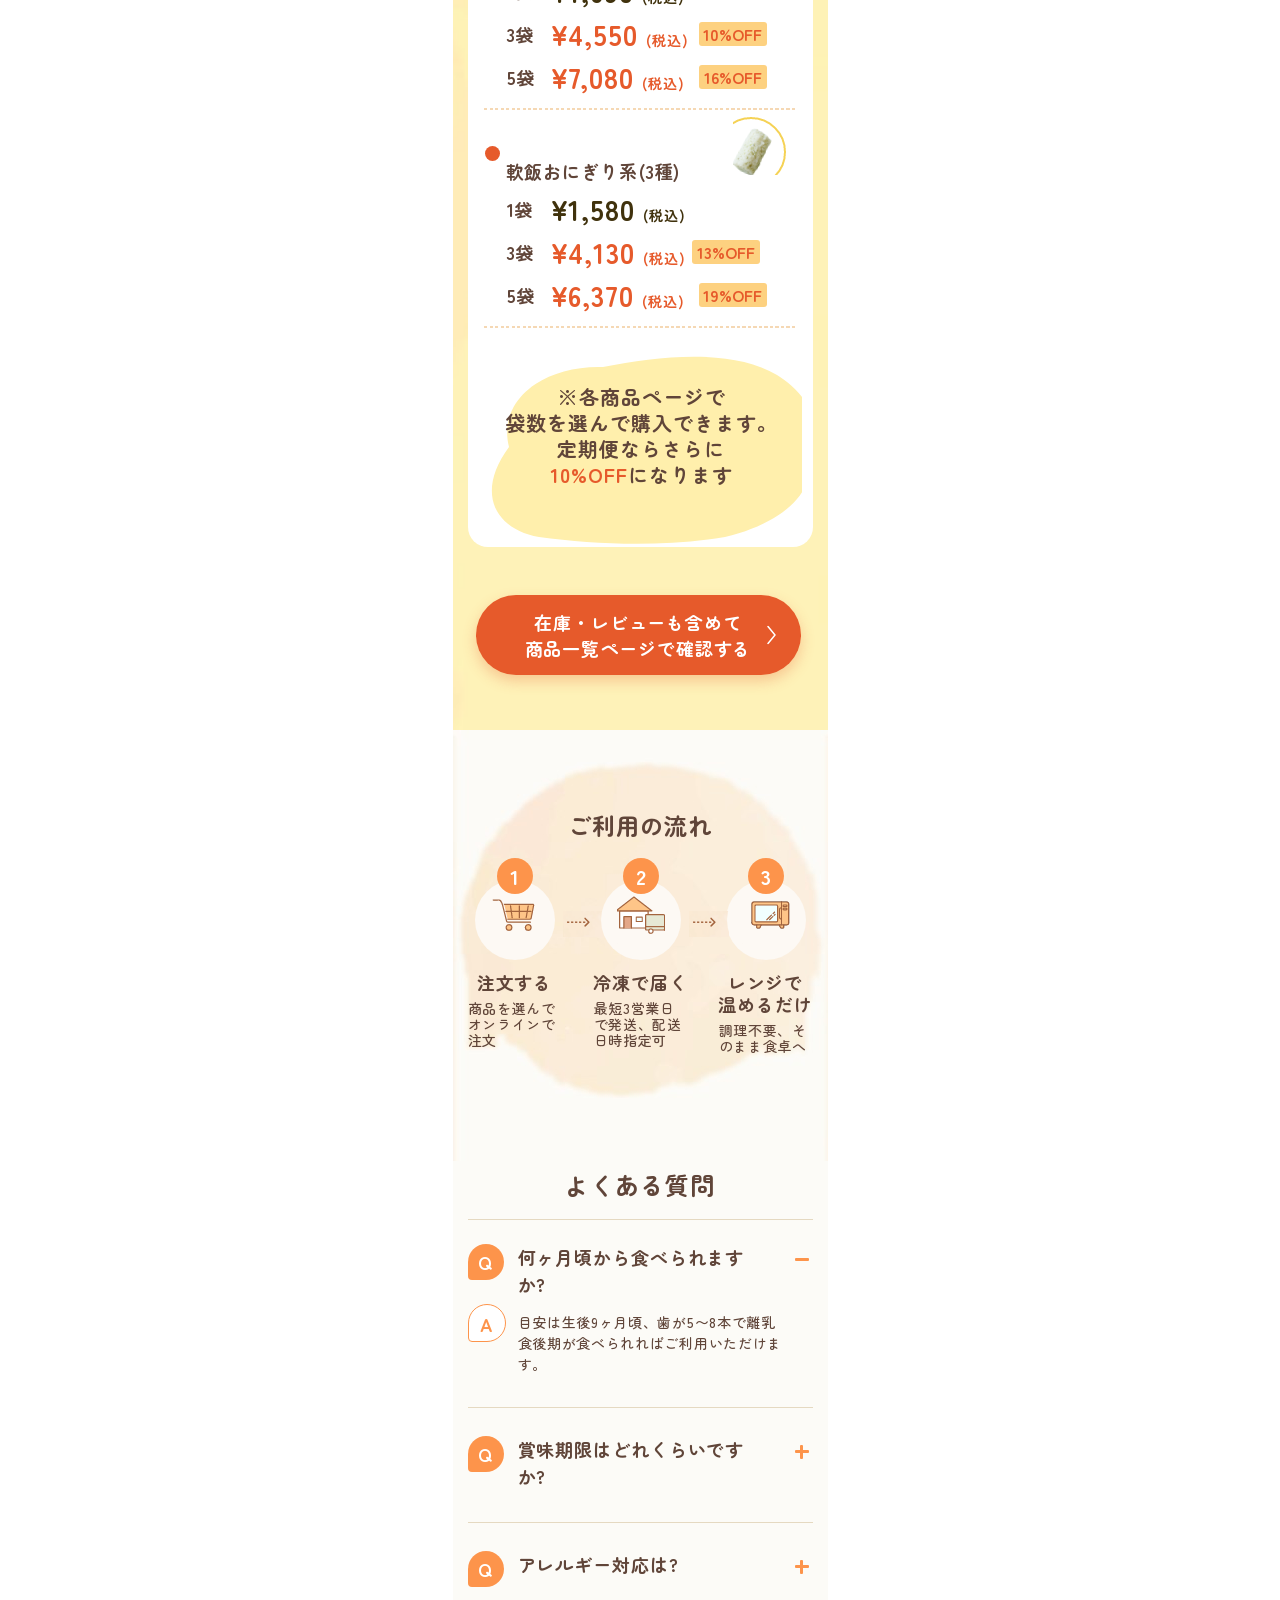
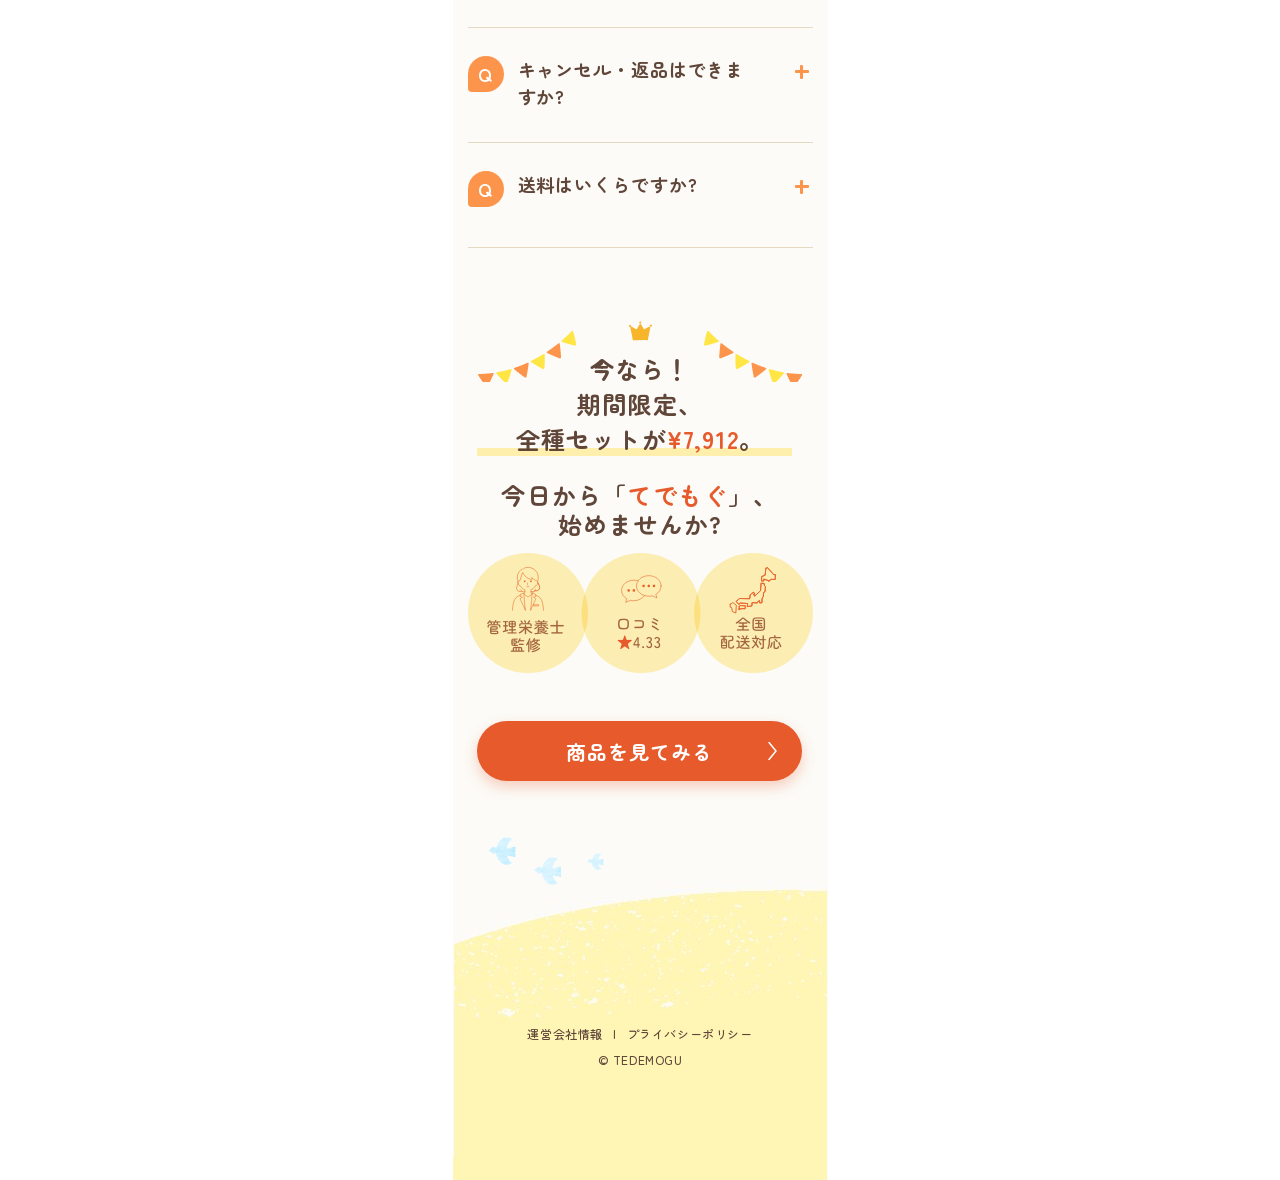
==== commit 862f9bb1: "Add a right-facing arrow to the sticky CTA button" ====
--- a/local/index.html
+++ b/local/index.html
@@ -6,21 +6,21 @@
 <title>てでもぐ | 0歳からの手づかみ食べ離乳食</title>
 <link rel="preconnect" href="https://fonts.googleapis.com">
 <link rel="preconnect" href="https://fonts.gstatic.com" crossorigin>
-<link rel="stylesheet" href="css/base.css?v=20260908b">
-<link rel="stylesheet" href="css/desktop-deco.css?v=20260908b">
-<link rel="stylesheet" href="css/mv.css?v=20260908b">
-<link rel="stylesheet" href="css/worries.css?v=20260908b">
-<link rel="stylesheet" href="css/importance.css?v=20260908b">
-<link rel="stylesheet" href="css/about.css?v=20260908b">
-<link rel="stylesheet" href="css/reasons.css?v=20260908b">
-<link rel="stylesheet" href="css/compare.css?v=20260908b">
-<link rel="stylesheet" href="css/voice.css?v=20260908b">
-<link rel="stylesheet" href="css/lineup.css?v=20260908b">
-<link rel="stylesheet" href="css/sets.css?v=20260908b">
-<link rel="stylesheet" href="css/flow.css?v=20260908b">
-<link rel="stylesheet" href="css/faq.css?v=20260908b">
-<link rel="stylesheet" href="css/final.css?v=20260908b">
-<link rel="stylesheet" href="css/sticky-cta.css?v=20260908b">
+<link rel="stylesheet" href="css/base.css?v=20260908c">
+<link rel="stylesheet" href="css/desktop-deco.css?v=20260908c">
+<link rel="stylesheet" href="css/mv.css?v=20260908c">
+<link rel="stylesheet" href="css/worries.css?v=20260908c">
+<link rel="stylesheet" href="css/importance.css?v=20260908c">
+<link rel="stylesheet" href="css/about.css?v=20260908c">
+<link rel="stylesheet" href="css/reasons.css?v=20260908c">
+<link rel="stylesheet" href="css/compare.css?v=20260908c">
+<link rel="stylesheet" href="css/voice.css?v=20260908c">
+<link rel="stylesheet" href="css/lineup.css?v=20260908c">
+<link rel="stylesheet" href="css/sets.css?v=20260908c">
+<link rel="stylesheet" href="css/flow.css?v=20260908c">
+<link rel="stylesheet" href="css/faq.css?v=20260908c">
+<link rel="stylesheet" href="css/final.css?v=20260908c">
+<link rel="stylesheet" href="css/sticky-cta.css?v=20260908c">
 </head>
 <body>
 <div class="page">
@@ -536,11 +536,12 @@
     <a href="https://shop.eatbyhand.co.jp/discount/allset7912?redirect=%2Fproducts%2Fassortment">
       <span class="badge">期間限定20%OFF</span>
       <span class="text">全種セットを見る</span>
+      <svg class="arrow" viewBox="0 0 9 19" fill="none" xmlns="http://www.w3.org/2000/svg"><path d="M1 1l7 8.5L1 18" stroke="#fff" stroke-width="1.5" stroke-linecap="round" stroke-linejoin="round"/></svg>
     </a>
   </div>
 </div>
 
-<script src="js/faq.js?v=20260908b" defer></script>
-<script src="js/sticky-cta.js?v=20260908b" defer></script>
+<script src="js/faq.js?v=20260908c" defer></script>
+<script src="js/sticky-cta.js?v=20260908c" defer></script>
 </body>
 </html>
--- a/local/css/sticky-cta.css
+++ b/local/css/sticky-cta.css
@@ -47,11 +47,11 @@
   display: inline-flex;
   align-items: center;
   justify-content: center;
-  height: 22px;
-  padding: 0 8px;
+  height: 30px;
+  padding: 0 12px;
   background: #fff;
   color: var(--orange);
-  font-size: 11px;
+  font-size: 16px;
   font-weight: 700;
   border-radius: 999px;
   white-space: nowrap;
